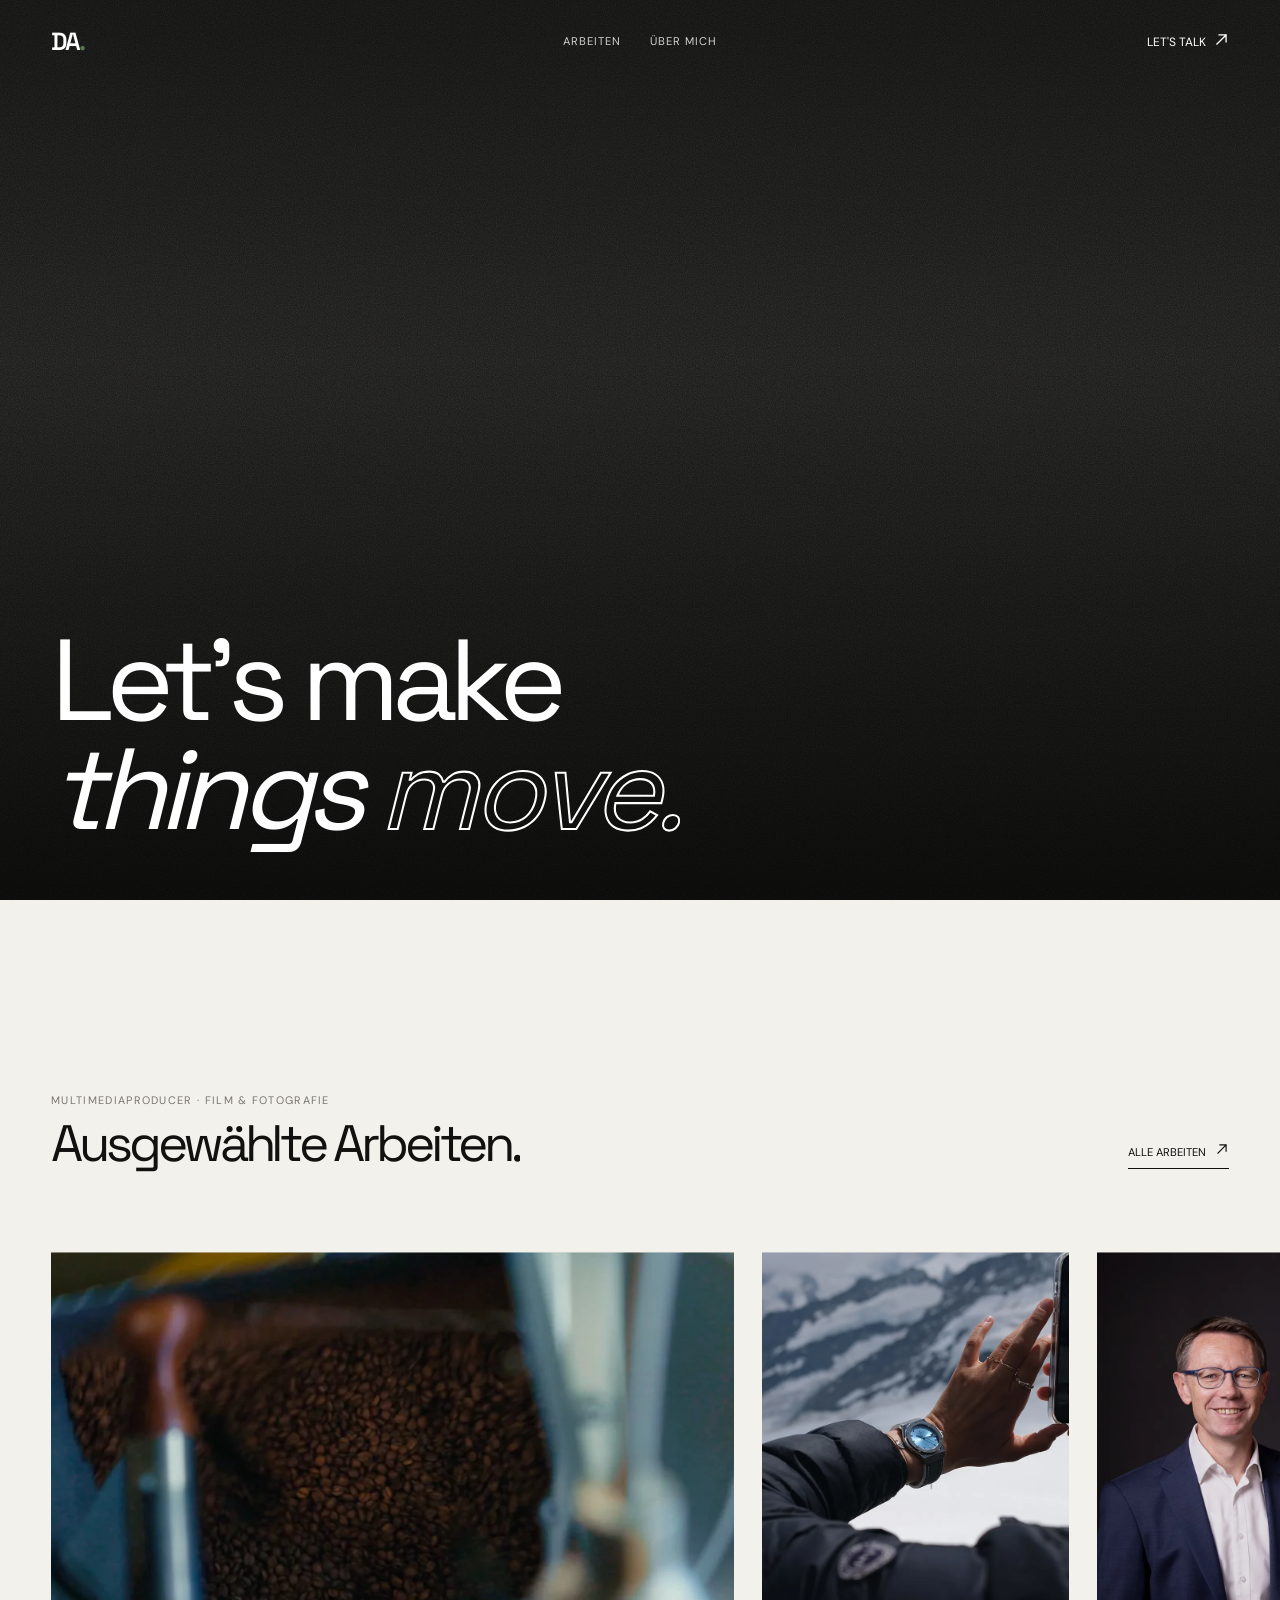
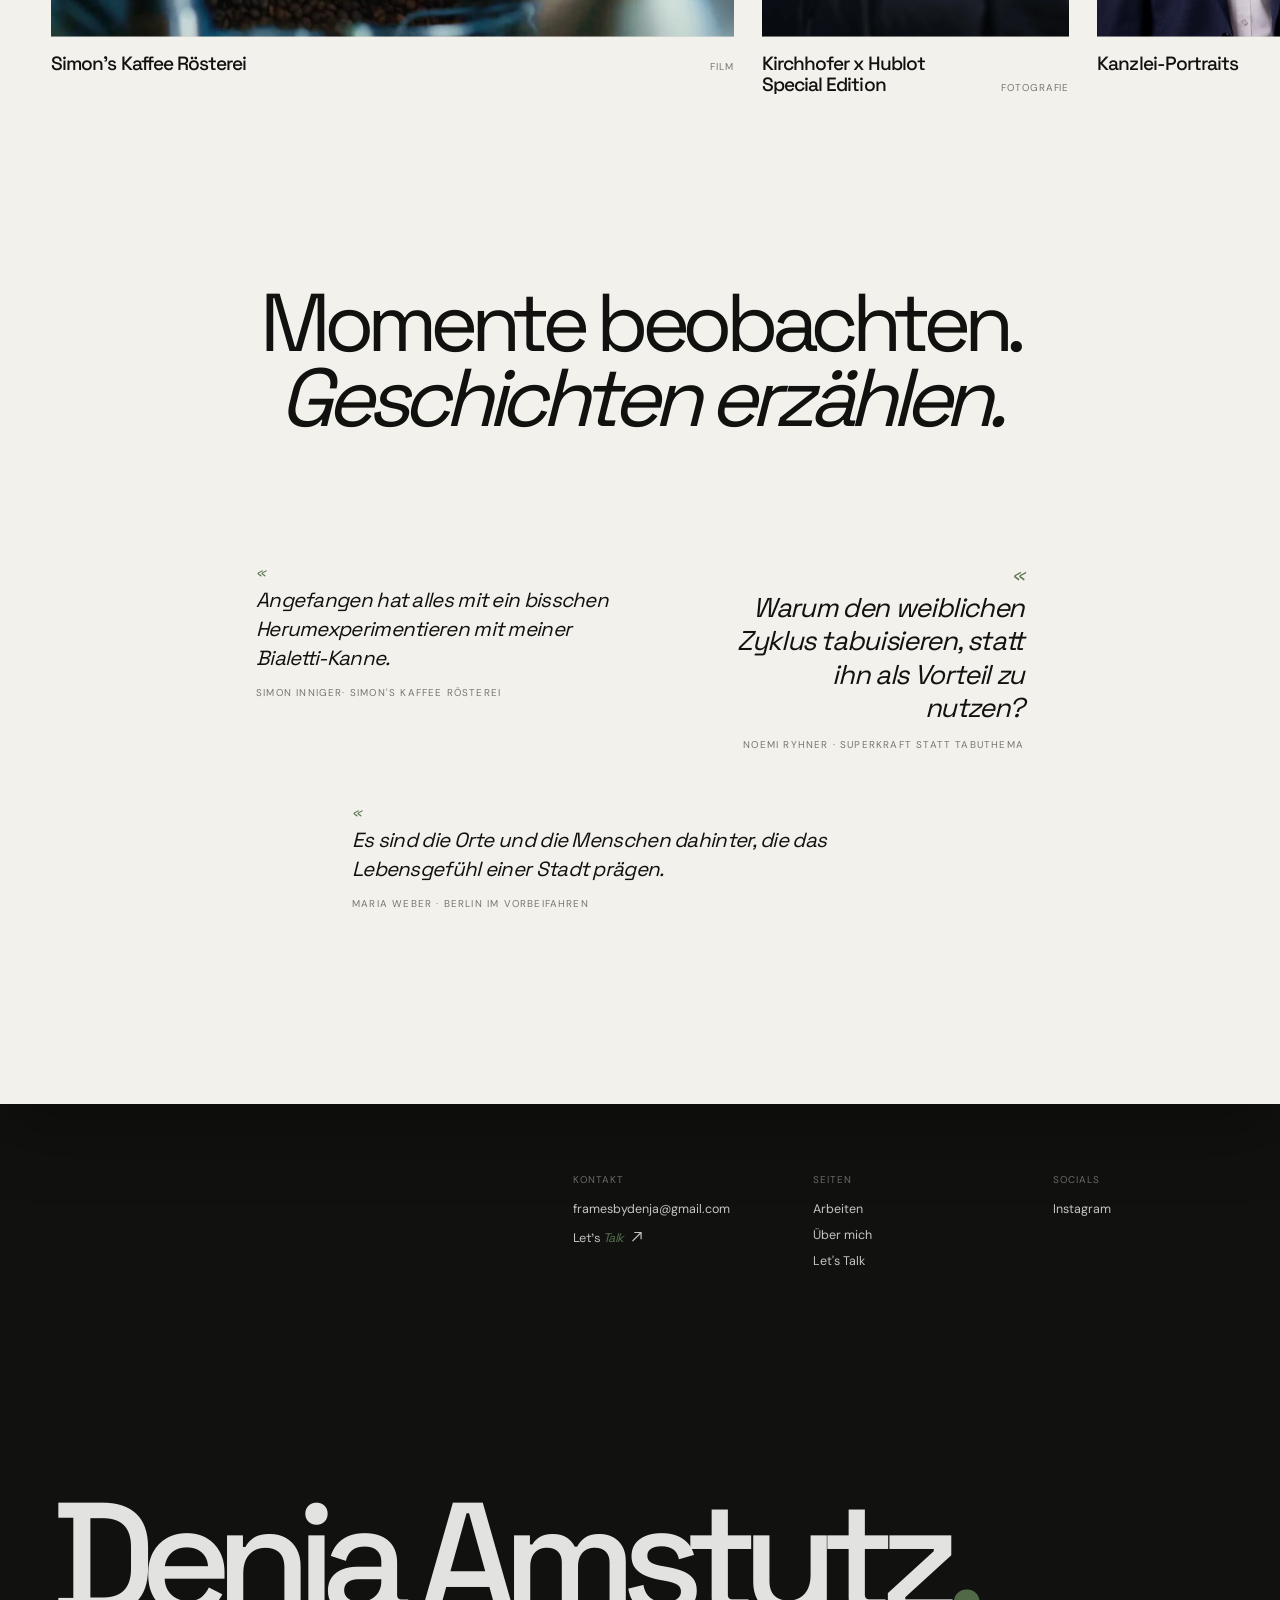
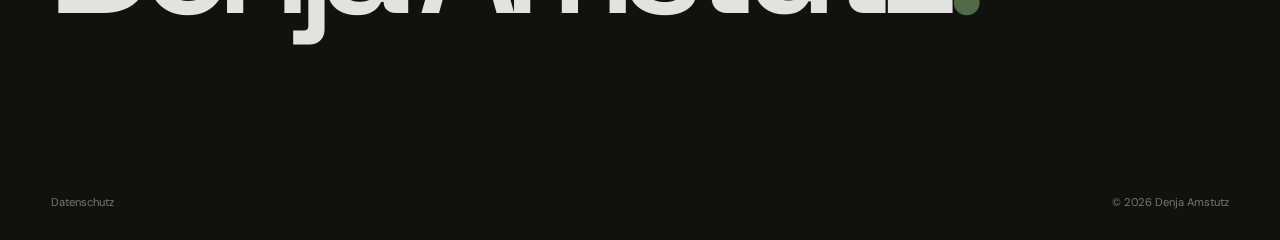
==== index.html @ 220b19f3 "Desktop-Startseite: Arbeiten als Karussell mit gleicher Höhe, Berlin als viertes Projekt Co-authored" ====
<!DOCTYPE html>
<html lang="de">
<head>
  <meta charset="UTF-8">
  <meta name="viewport" content="width=device-width, initial-scale=1.0">
  <meta name="description" content="Denja Amstutz ist Multimediaproducer. Portfolio mit Film, Fotografie und visuellem Erzählen.">
  <title>Denja Amstutz – Multimediaproducer | Film &amp; Fotografie</title>
  <link rel="preconnect" href="https://fonts.googleapis.com">
  <link rel="preconnect" href="https://fonts.gstatic.com" crossorigin>
  <link href="https://fonts.googleapis.com/css2?family=DM+Sans:wght@400;500;700&family=Space+Grotesk:ital,wght@0,400;0,500;0,600;1,400&display=swap" rel="stylesheet">
  <link rel="icon" href="assets/images/favicon.svg" type="image/svg+xml">
  <link rel="stylesheet" href="css/style.css">
  <script src="js/main.js" defer></script>
</head>
<body class="home-page" id="top">
  <header class="site-header site-header--overlay">
    <a class="wordmark" href="./" aria-label="Startseite">DA<span>.</span></a>
    <nav class="main-nav" aria-label="Hauptnavigation">
      <a class="nav-link" href="arbeiten/">Arbeiten</a>
      <a class="nav-link" href="ueber-mich/">Über mich</a>
    </nav>
    <a class="header-contact" href="kontakt/"><span class="header-contact__label">Let's Talk <span class="icon-arrow" aria-hidden="true"></span></span><span class="header-contact__script" aria-hidden="true"></span></a>
    <button class="menu-toggle" type="button" data-menu-toggle aria-expanded="false" aria-controls="mobile-menu" aria-label="Menü"><span class="menu-toggle__bars" aria-hidden="true"><i></i><i></i><i></i></span></button>
  </header>

  <div class="mobile-menu" id="mobile-menu" data-mobile-menu aria-hidden="true">
    <nav class="mobile-menu__nav" aria-label="Mobile Navigation">
      <a class="mobile-menu__link" href="arbeiten/">Arbeiten</a>
      <a class="mobile-menu__link" href="ueber-mich/">Über mich</a>
      <a class="mobile-menu__link" href="kontakt/">Let's Talk</a>
    </nav>
    <div class="mobile-menu__bar">
      <a class="text-link" href="mailto:framesbydenja@gmail.com">framesbydenja@gmail.com</a>
      <a class="text-link" href="https://www.instagram.com/framesbydenja/" target="_blank" rel="noreferrer">Instagram</a>
    </div>
  </div>

  <main>
    <section class="hero" aria-labelledby="hero-title">
      <div class="hero__stage">
        <video class="hero__video" autoplay muted loop playsinline preload="metadata">
          <source src="assets/videos/hero-2.mp4" type="video/mp4">
        </video>
        <div class="hero__veil"></div>
        <div class="hero__dim" aria-hidden="true"></div>
      </div>
      <div class="hero__content">
        <h1 id="hero-title" class="split-title"><span>Let's make</span><em>things <span class="hero__move">move.</span></em></h1>
      </div>
    </section>

    <section class="home-works section-pad" aria-labelledby="works-title">
      <div class="section-heading reveal">
        <div>
          <div class="section-label">Multimediaproducer · Film &amp; Fotografie</div>
          <h2 id="works-title">Ausgewählte Arbeiten.</h2>
        </div>
        <a class="text-link" href="arbeiten/">Alle Arbeiten <span class="icon-arrow" aria-hidden="true"></span></a>
      </div>
      <div class="home-works__grid">
        <a class="home-work reveal" href="arbeiten/">
          <div class="home-work__media"><video muted loop playsinline preload="metadata" src="assets/videos/simon-kaffee-hd.mp4"></video><img src="assets/images/Still_Simons_Kaffee_Cover.webp" alt="Geröstete Kaffeebohnen in Bewegung, Still aus dem Film Beim Kaffee mit Simon" loading="lazy"></div>
          <div class="home-work__meta"><h3>Simon's Kaffee Rösterei</h3><span>Film</span></div>
        </a>
        <a class="home-work reveal" href="arbeiten/">
          <div class="home-work__media"><img src="assets/images/Special_Edition_Hublot_4.webp" alt="Hublot Special Edition am Handgelenk vor den Bergen" loading="lazy"></div>
          <div class="home-work__meta"><h3>Kirchhofer x Hublot Special Edition</h3><span>Fotografie</span></div>
        </a>
        <a class="home-work reveal" href="arbeiten/">
          <div class="home-work__media"><img src="assets/images/Gruppenfoto_Kanzlei_final.webp" alt="Teambild der drei Anwältinnen und Anwälte einer Kanzlei" loading="lazy"></div>
          <div class="home-work__meta"><h3>Kanzlei-Portraits</h3><span>Fotografie</span></div>
        </a>
        <a class="home-work reveal" href="arbeiten/">
          <div class="home-work__media"><img src="assets/images/Still_Berlin_Cover.webp" alt="Hassan im Späti 47, Still aus dem Film Berlin im Vorbeifahren" loading="lazy"></div>
          <div class="home-work__meta"><h3>Berlin im Vorbeifahren</h3><span>Film</span></div>
        </a>
        <a class="home-work home-work--mobile reveal" href="arbeiten/">
          <div class="home-work__media"><img src="assets/images/Still_Bvlgari_Start-2048x1152.webp" alt="Golfplatz mit See und Pilatus, Still vom Bvlgari Event in Meggen" loading="lazy"></div>
          <div class="home-work__meta"><h3>Bvlgari Golf Turnier 2026</h3><span>Event-Recap</span></div>
        </a>
      </div>
    </section>

    <section class="home-voices section-pad" aria-labelledby="voices-title">
      <p class="statement__title split-title reveal" id="voices-title"><span>Momente beobachten.</span><em>Geschichten erzählen.</em></p>
      <div class="film-quotes reveal">
        <figure>
          <blockquote class="ink-letters">Angefangen hat alles mit ein bisschen Herumexperimentieren mit meiner Bialetti-Kanne.</blockquote>
          <figcaption>Simon Inniger· Simon's Kaffee Rösterei</figcaption>
        </figure>
        <figure>
          <blockquote class="ink-letters">Warum den weiblichen Zyklus tabuisieren, statt ihn als Vorteil zu nutzen?</blockquote>
          <figcaption>Noemi Ryhner · Superkraft statt Tabuthema</figcaption>
        </figure>
        <figure>
          <blockquote class="ink-letters">Es sind die Orte und die Menschen dahinter, die das Lebensgefühl einer Stadt prägen.</blockquote>
          <figcaption>Maria Weber · Berlin im Vorbeifahren</figcaption>
        </figure>
      </div>
    </section>

  </main>

  <footer class="page-footer page-footer--reveal">
    <div class="page-footer__stage section-pad">
      <div class="page-footer__meta">
        <div class="page-footer__col">
          <p class="page-footer__label">Kontakt</p>
          <a class="page-footer__mail" href="mailto:framesbydenja@gmail.com">framesbydenja@gmail.com <span>E-Mail</span></a>
          <a class="page-footer__cta" href="kontakt/"><span class="page-footer__cta-label">Let's <em>Talk</em> <span class="icon-arrow" aria-hidden="true"></span></span><span class="page-footer__cta-script" aria-hidden="true"></span></a>
          <a class="page-footer__ig" href="https://www.instagram.com/framesbydenja/" target="_blank" rel="noreferrer">@framesbydenja <span>Instagram</span></a>
        </div>
        <div class="page-footer__col page-footer__col--pages">
          <p class="page-footer__label">Seiten</p>
          <a href="arbeiten/">Arbeiten</a>
          <a href="ueber-mich/">Über mich</a>
          <a href="kontakt/">Let's Talk</a>
        </div>
        <div class="page-footer__col page-footer__col--socials">
          <p class="page-footer__label">Socials</p>
          <a href="https://www.instagram.com/framesbydenja/" target="_blank" rel="noreferrer">Instagram</a>
        </div>
      </div>
      <a class="page-footer__mark" href="ueber-mich/" aria-label="Über mich">Denja Amstutz<span>.</span></a>
      <div class="page-footer__bottom">
        <a class="page-footer__legal" href="datenschutz/">Datenschutz</a>
        <p class="page-footer__copy">© 2026 Denja Amstutz</p>
      </div>
    </div>
  </footer>
</body>
</html>
---- css/style.css ----
/* Portfolio stylesheet */

:root {
  --ink: #11110f;
  --paper: #f3f1ec;
  --page-pad: clamp(1rem, 4vw, 3.5rem);
  --muted: #77756e;
  --line: rgba(17, 17, 15, .16);
  --accent: #5c7650;
  --white: #fff;
  --block-gap: clamp(7rem, 15vw, 13rem);
  --sans: 'DM Sans', Helvetica, Arial, sans-serif;
  --display: 'Space Grotesk', Helvetica, Arial, sans-serif;
  --ease: cubic-bezier(.22, 1, .36, 1);
}

* { box-sizing: border-box; }
html { scroll-behavior: smooth; }
html,
body { overflow-x: clip; }
body { margin: 0; background: var(--paper); color: var(--ink); font-family: var(--sans); font-size: 15px; line-height: 1.5; }
body.is-lightbox-open,
body.is-reel-feed-open,
body.is-menu-open,
body.is-scroll-locked { overflow: hidden; }
body.is-scroll-locked {
  left: 0;
  position: fixed;
  right: 0;
  width: 100%;
}
img,
video { display: block; max-width: 100%; }
a { color: inherit; text-decoration: none; }
button { color: inherit; font: inherit; }
.sr-only { position: absolute; width: 1px; height: 1px; padding: 0; margin: -1px; overflow: hidden; clip: rect(0, 0, 0, 0); white-space: nowrap; border: 0; }

.section-pad { padding-left: var(--page-pad); padding-right: var(--page-pad); }
.site-header { align-items: center; display: grid; grid-template-columns: 1fr auto 1fr; height: 5.2rem; padding: 0 var(--page-pad); position: relative; z-index: 5; }
.site-header--overlay { color: var(--white); position: absolute; top: 0; width: 100%; }
.wordmark { font-family: var(--display); font-size: 1.55rem; font-weight: 600; justify-self: start; letter-spacing: -.08em; }
.wordmark span { color: var(--accent); }
.main-nav { display: flex; gap: 1.8rem; justify-self: center; }
.nav-link { color: rgba(17, 17, 15, .7); font-size: .7rem; letter-spacing: .09em; position: relative; text-transform: uppercase; }
.site-header--overlay .nav-link,
.site-header--overlay .header-contact { color: rgba(255,255,255,.8); }
.nav-link::after { background: currentColor; bottom: -.42rem; content: ''; height: 1px; left: 0; position: absolute; transform: scaleX(0); transform-origin: right; transition: transform .4s var(--ease); width: 100%; }
.nav-link:hover::after,
.nav-link.is-active::after { transform: scaleX(1); transform-origin: left; }
.nav-link.is-active,
.header-contact { color: var(--ink); }
.site-header--overlay .nav-link.is-active,
.site-header--overlay .header-contact { color: var(--white); }
.header-contact {
  align-items: center;
  display: inline-flex;
  justify-content: end;
  justify-self: end;
  min-height: 1.35rem;
  min-width: 7.5rem;
  position: relative;
  transition: color .3s var(--ease);
}
.header-spacer { display: block; justify-self: end; min-width: 7.5rem; }
.header-contact__label {
  font-size: .75rem;
  text-transform: uppercase;
  transition: opacity .35s var(--ease), transform .35s var(--ease);
}
.header-contact__label .icon-arrow {
  display: inline-block;
  transition: transform .3s var(--ease);
}
.header-contact__script,
.page-footer__cta-script {
  aspect-ratio: 2021 / 301;
  background: currentColor;
  mask: url("../assets/images/Lets_Talk_Handschrift_LochbeiA.svg") center / contain no-repeat;
  -webkit-mask: url("../assets/images/Lets_Talk_Handschrift_LochbeiA.svg") center / contain no-repeat;
  opacity: 0;
  pointer-events: none;
  position: absolute;
  transition: opacity .35s var(--ease);
  width: auto;
}
.header-contact__script {
  height: 1.35rem;
  right: 0;
  top: 50%;
  transform: translateY(-42%);
}
.header-contact:hover .header-contact__label { opacity: 0; }
.header-contact:hover .header-contact__label .icon-arrow { transform: translate(3px, -3px); }
.header-contact:hover .header-contact__script { opacity: 1; }
.header-contact:hover { color: var(--accent); }
.site-header--overlay .header-contact:hover { color: var(--accent); }
.text-link span { display: inline-block; transition: transform .3s var(--ease); }
.text-link:hover span { transform: translate(3px, -3px); }
.icon-arrow {
  --icon-arrow: url("data:image/svg+xml,%3Csvg xmlns='http://www.w3.org/2000/svg' viewBox='0 0 12 12' fill='none'%3E%3Cpath d='M2.5 9.5L9.5 2.5M4.2 2.5H9.5V7.8' stroke='%23000' stroke-width='1' stroke-linecap='square' stroke-linejoin='miter'/%3E%3C/svg%3E");
  background: currentColor;
  display: inline-block;
  flex: 0 0 auto;
  height: .9rem;
  margin-left: .32rem;
  mask: var(--icon-arrow) center / contain no-repeat;
  -webkit-mask: var(--icon-arrow) center / contain no-repeat;
  vertical-align: -.05rem;
  width: .9rem;
}

.hero { --hero-progress: 0; background: #1b1b18; color: var(--white); height: 100svh; min-height: 42rem; overflow: hidden; position: relative; }
.hero__stage { clip-path: inset(48% 0 48% 0); inset: 0; overflow: hidden; position: absolute; transition: clip-path 1.35s var(--ease); }
.hero.is-open .hero__stage { clip-path: inset(0); }
.hero__video { height: 100%; left: 0; object-fit: cover; opacity: .78; position: absolute; top: 0; transform: scale(calc(1 + var(--hero-progress) * .12)); width: 100%; will-change: transform; }
.hero__veil { background: linear-gradient(180deg, rgba(0,0,0,.42), rgba(0,0,0,.12) 40%, rgba(0,0,0,.7)); inset: 0; position: absolute; }
.hero__dim { background: #000; inset: 0; opacity: calc(var(--hero-progress) * .52); pointer-events: none; position: absolute; }
.hero__content { bottom: 0; left: 0; max-width: min(72rem, 100%); padding: 0 var(--page-pad) clamp(2.4rem, 5.5vw, 3.4rem); position: absolute; text-align: left; z-index: 2; }
.eyebrow,
.section-label { font-size: .68rem; letter-spacing: .12em; text-transform: uppercase; }
.eyebrow { color: var(--accent); margin-bottom: 1.15rem; }
h1,
h2,
h3,
p { margin-top: 0; }
.hero h1 { font-family: var(--display); font-size: clamp(3.4rem, 9vw, 8.6rem); font-weight: 400; letter-spacing: -.075em; line-height: .93; margin-bottom: 0; }
em { font-style: italic; }
.hero h1 em { color: #fff; }
.hero__move { -webkit-text-fill-color: transparent; -webkit-text-stroke: clamp(1.5px, .018em, 3px) #fff; color: transparent; letter-spacing: -.04em; }
.page-title em { color: inherit; }

.home-page { --footer-reveal: min(82svh, 46rem); background: var(--ink); }
.home-page main {
  background: var(--paper);
  box-shadow: 0 28px 64px rgba(0, 0, 0, .28);
  position: relative;
  z-index: 2;
}
.arbeiten-page main {
  background: var(--paper);
  padding-bottom: clamp(3.5rem, 8vw, 6rem);
  position: relative;
  z-index: 2;
}
.arbeiten-page main::after {
  box-shadow: 0 36px 56px rgba(0, 0, 0, .3);
  content: '';
  height: 0;
  left: 0;
  pointer-events: none;
  position: absolute;
  right: 0;
  bottom: 0;
}
.arbeiten-page {--footer-reveal: min(82svh, 46rem); --paper: #efece6; background: var(--paper); --page-pad: clamp(1.25rem, 5vw, 4.5rem); --muted: #6f6c64; --line: rgba(17, 17, 15, .16);}
.about {
  align-items: start;
  display: grid;
  gap: clamp(2rem, 5vw, 4.5rem);
  grid-template-columns: minmax(16rem, 26rem) minmax(0, 1fr);
  margin-inline: auto;
  max-width: 74rem;
  padding-bottom: var(--block-gap);
  padding-top: clamp(3.5rem, 7vw, 6rem);
}
.about .section-heading { margin-bottom: 0; }
.section-label { color: var(--muted); }
.about__text { max-width: 38rem; }
.about__copy { color: var(--muted); line-height: 1.65; margin: 1.75rem 0 0; }
.about__portrait { aspect-ratio: 3 / 4; background: #d8d4cc; margin: 0; overflow: hidden; position: sticky; top: 2rem; }
.about__portrait img { height: 100%; object-fit: cover; object-position: 48% 50%; width: 100%; }
.about .text-link { margin-top: 1.15rem; }
.home-voices { --quote-space: clamp(5.5rem, 10vw, 9rem); }
.statement__title { font-family: var(--display); font-size: clamp(2.6rem, 6.4vw, 6.2rem); font-weight: 400; letter-spacing: -.09em; line-height: .9; margin: 0; text-align: center; }
.statement__title em { color: inherit; font-style: italic; }
.film-quotes { display: grid; grid-template-columns: repeat(8, 1fr); margin-inline: auto; margin-top: var(--quote-space); max-width: 48rem; width: 100%; }
.film-quotes figure { margin: 0; }
.film-quotes figure:nth-child(1) { grid-column: 1 / span 4; padding-right: 1.25rem; }
.film-quotes figure:nth-child(2) { grid-column: 5 / -1; text-align: right; }
.film-quotes figure:nth-child(3) { grid-column: 2 / span 5; margin-top: clamp(2rem, 4.5vw, 3.25rem); }
.film-quotes blockquote { color: var(--ink); font-family: var(--display); font-size: clamp(1.05rem, 1.8vw, 1.28rem); font-style: italic; font-weight: 400; letter-spacing: -.035em; line-height: 1.4; margin: 0; }
.film-quotes blockquote::before { color: var(--accent); content: '«'; display: block; font-size: .72em; line-height: 1; margin-bottom: .45rem; }
.film-quotes figure:nth-child(2) blockquote { font-size: clamp(1.22rem, 2.2vw, 1.7rem); letter-spacing: -.05em; line-height: 1.22; margin-left: auto; max-width: 18rem; }
.film-quotes figcaption {color: var(--muted); font-size: .62rem; letter-spacing: .12em; margin-top: .85rem; text-transform: uppercase; opacity: 0; transition: opacity .6s ease;}
.text-link { border-bottom: 1px solid var(--ink); display: inline-block; font-size: .7rem; margin-top: 1rem; padding-bottom: .5rem; text-transform: uppercase; }

.home-works .section-heading { margin-bottom: clamp(2.75rem, 4.5vw, 4rem); }
.home-works .section-heading .text-link { margin-top: 0; }
.home-works__grid { display: grid; gap: clamp(2rem, 4vw, 3.5rem) clamp(1.25rem, 2.2vw, 2rem); grid-template-columns: repeat(3, minmax(0, 1fr)); }
.home-work { color: inherit; display: block; }
.home-work--mobile { display: none; }
.home-work__media { aspect-ratio: 16 / 9; background: #d8d4cc; overflow: hidden; position: relative; }
.home-work__media video { height: 100%; inset: 0; object-fit: cover; position: absolute; width: 100%; }
.home-work__media img { height: 100%; object-fit: cover; position: relative; transition: filter 1.35s var(--ease), opacity .45s var(--ease), transform 1.35s var(--ease); width: 100%; z-index: 1; }
.home-work:hover .home-work__media img { filter: brightness(.84) saturate(1.04); transform: scale(1.035); }
@media (hover: hover) and (pointer: fine) {
  .home-work:has(video):hover .home-work__media img { filter: none; opacity: 0; transform: none; }}
.home-work__meta { align-items: end; display: flex; justify-content: space-between; gap: 1rem; padding-top: 1.1rem; }
.home-work__meta h3 { font-family: var(--display); font-size: clamp(1rem, 1.5vw, 1.2rem); font-weight: 500; letter-spacing: -.05em; line-height: 1.08; margin: 0; }
.home-work__meta span { color: var(--muted); font-size: .62rem; letter-spacing: .09em; text-transform: uppercase; }
.section-heading { align-items: end; display: flex; justify-content: space-between; margin-bottom: 2rem; }
.section-heading h2 { font-family: var(--display); font-size: clamp(2.1rem, 4vw, 4rem); font-weight: 400; letter-spacing: -.08em; line-height: .95; margin: .7rem 0 0; }
.home-page .page-footer { margin-top: 0; }

.menu-toggle {
  background: none;
  border: 0;
  color: inherit;
  cursor: pointer;
  display: none;
  font-family: var(--display);
  font-size: .72rem;
  font-weight: 500;
  justify-self: end;
  letter-spacing: .08em;
  padding: .35rem 0;
  position: relative;
  text-transform: uppercase;
  z-index: 30;
}
.menu-toggle em {
  color: var(--accent);
  font-style: normal;
  margin-left: .2rem;
}
.menu-toggle__bars { display: grid; gap: .34rem; width: 1.6rem; }
.menu-toggle__bars i { background: currentColor; display: block; height: 1.5px; transition: opacity .25s var(--ease), transform .4s var(--ease); }
body.is-menu-open .menu-toggle__bars i:nth-child(1) { transform: translateY(.43rem) rotate(45deg); }
body.is-menu-open .menu-toggle__bars i:nth-child(2) { opacity: 0; }
body.is-menu-open .menu-toggle__bars i:nth-child(3) { transform: translateY(-.43rem) rotate(-45deg); }
body.is-menu-open .site-header {
  left: 0;
  position: fixed;
  right: 0;
  top: 0;
  width: 100%;
  z-index: 40;
}
.mobile-menu {
  background: var(--paper);
  clip-path: inset(0 0 100% 0);
  color: var(--ink);
  display: flex;
  flex-direction: column;
  inset: 0;
  justify-content: space-between;
  opacity: 0;
  overflow-x: hidden;
  overflow-y: auto;
  -webkit-overflow-scrolling: touch;
  overscroll-behavior: contain;
  padding: 5.5rem var(--page-pad) 1.75rem;
  pointer-events: none;
  position: fixed;
  transition: clip-path .85s var(--ease), opacity .35s ease;
  z-index: 35;
}
.mobile-menu.is-open {
  clip-path: inset(0 0 0 0);
  opacity: 1;
  pointer-events: auto;
}
.mobile-menu__nav {
  align-items: center;
  display: flex;
  flex: 1;
  flex-direction: column;
  gap: clamp(1.1rem, 4vw, 1.6rem);
  justify-content: center;
  text-align: center;
}
.mobile-menu__link {
  font-family: var(--display);
  font-size: clamp(1.85rem, 9vw, 2.6rem);
  font-weight: 500;
  letter-spacing: -.06em;
  opacity: 0;
  text-transform: uppercase;
  transform: translateY(1.1rem);
  transition: opacity .55s var(--ease), transform .55s var(--ease), color .3s var(--ease);
}
.mobile-menu.is-open .mobile-menu__link {
  opacity: 1;
  transform: none;
}
.mobile-menu.is-open .mobile-menu__link:nth-child(1) { transition-delay: .18s; }
.mobile-menu.is-open .mobile-menu__link:nth-child(2) { transition-delay: .28s; }
.mobile-menu.is-open .mobile-menu__link:nth-child(3) { transition-delay: .36s; }
.mobile-menu__link:hover { color: var(--accent); }
.mobile-menu__bar {
  display: flex;
  flex-wrap: wrap;
  gap: 1.1rem 1.6rem;
  opacity: 0;
  transform: translateY(.75rem);
  transition: opacity .5s var(--ease) .35s, transform .5s var(--ease) .35s;
}
.mobile-menu.is-open .mobile-menu__bar {
  opacity: 1;
  transform: none;
}
.mobile-menu__bar .text-link {
  margin-top: 0;
  overflow-wrap: anywhere;
}

html:has(.arbeiten-page) { background: #efece6; }

html:has(.contact-page) { background: #efece6; }
.contact-page {
  --page-pad: clamp(1.25rem, 5vw, 4.5rem);
  --paper: #efece6;
  --muted: #6f6c64;
  --line: rgba(17, 17, 15, .16);
  display: flex;
  flex-direction: column;
  min-height: 100svh;
}
.contact-page main { display: flex; flex: 1 0 auto; flex-direction: column; }
.contact-page .site-header { border-bottom: 1px solid var(--line); }
.contact-page .nav-link { color: rgba(17, 17, 15, .58); }
.contact-page .nav-link.is-active { color: var(--ink); }
.contact-page .page-title { margin-top: 0; font-size: clamp(3.4rem, 8.4vw, 8.2rem); }
.contact-page .page-footer { margin-top: auto; }
.page-footer { background: var(--ink); color: var(--white); margin-top: clamp(3.5rem, 8vw, 7rem); padding-bottom: clamp(1.4rem, 3.5vw, 2.4rem); padding-top: clamp(2.2rem, 5vw, 3.4rem); }

.page-footer--reveal {
  background: transparent;
  height: var(--footer-reveal);
  margin-top: 0;
  padding: 0;
  position: relative;
  z-index: 1;
}
.page-footer__stage {
  background: var(--ink);
  color: var(--white);
  display: flex;
  flex-direction: column;
  height: 100%;
  justify-content: space-between;
  padding-bottom: clamp(1.4rem, 3.5vw, 2.4rem);
  padding-top: clamp(2.2rem, 5vw, 3.4rem);
}
.page-footer--reveal .page-footer__stage {
  height: var(--footer-reveal);
  position: sticky;
  top: calc(100svh - var(--footer-reveal));
}
.page-footer--reveal .page-footer__meta {
  opacity: .92;
  transform: translateY(.85rem);
  transition: opacity .9s var(--ease), transform .9s var(--ease);
}
.page-footer--reveal .page-footer__mark {
  opacity: .88;
  transform: translateY(1.25rem) scale(.985);
  transform-origin: left bottom;
  transition: opacity 1.05s var(--ease) .08s, transform 1.05s var(--ease) .08s;
}
.page-footer--reveal .page-footer__bottom {
  opacity: .9;
  transform: translateY(.55rem);
  transition: opacity .85s var(--ease) .16s, transform .85s var(--ease) .16s;
}
.page-footer--reveal.is-revealed .page-footer__meta,
.page-footer--reveal.is-revealed .page-footer__mark,
.page-footer--reveal.is-revealed .page-footer__bottom {
  opacity: 1;
  transform: none;
}
.page-footer__meta {
  align-items: start;
  display: grid;
  gap: 1.5rem 2rem;
  column-gap: clamp(2rem, 5vw, 5rem);
  grid-template-columns: repeat(3, minmax(0, 11rem));
  justify-content: end;
}
.page-footer__col {
  display: flex;
  flex-direction: column;
  gap: .45rem;
}
.page-footer__label {
  color: rgba(255,255,255,.42);
  font-size: .62rem;
  letter-spacing: .1em;
  margin: 0 0 .35rem;
  text-transform: uppercase;
}
.page-footer__col a {
  color: rgba(255,255,255,.82);
  font-size: .78rem;
  transition: color .3s var(--ease);
  width: fit-content;
}
.page-footer__col a:hover { color: var(--accent); }
/* Instagram-Handle: nur in der mobilen Ansicht sichtbar */
.page-footer__ig { display: none; align-items: baseline; gap: .6rem; }
.page-footer__ig span { color: rgba(255,255,255,.42); font-size: .62rem; letter-spacing: .1em; text-transform: uppercase; }
.page-footer__cta {
  align-items: center;
  color: var(--white);
  display: inline-flex;
  font-family: var(--display);
  font-size: 1rem;
  justify-content: start;
  letter-spacing: -.04em;
  min-height: 1.6rem;
  min-width: 7.5rem;
  position: relative;
  transition: color .3s var(--ease);
}
.page-footer__cta-label {
  transition: opacity .35s var(--ease);
}
.page-footer__cta-label em { color: var(--accent); }
.page-footer__cta-label .icon-arrow {
  display: inline-block;
  font-size: .9rem;
  margin-left: .2rem;
  transition: transform .3s var(--ease);
}
.page-footer__cta-script {
  height: 1.55rem;
  left: 0;
  top: 50%;
  transform: translateY(-42%);
}
.page-footer__cta:hover { color: var(--accent); }
.page-footer__cta:hover .page-footer__cta-label { opacity: 0; }
.page-footer__cta:hover .page-footer__cta-label em { color: inherit; }
.page-footer__cta:hover .page-footer__cta-label .icon-arrow { transform: translate(3px, -3px); }
.page-footer__cta:hover .page-footer__cta-script { opacity: 1; }
.page-footer__mark {
  color: var(--white);
  display: block;
  font-family: var(--display);
  font-size: clamp(2.6rem, 12.5vw, 11.5rem);
  font-weight: 500;
  letter-spacing: -.1em;
  line-height: .82;
  margin: clamp(2.8rem, 7vw, 5.5rem) 0 clamp(1.4rem, 3vw, 2.2rem);
  pointer-events: none;
}
a.page-footer__mark { pointer-events: auto; }
.page-footer__mark span { color: var(--accent); }
a.page-footer__mark:hover { color: var(--accent); }
a.page-footer__mark:hover span { color: inherit; }
.page-footer__bottom {
  align-items: center;
  display: flex;
  justify-content: space-between;
  padding-top: 1.1rem;
}
.page-footer__copy { color: rgba(255,255,255,.48); font-size: .7rem; margin: 0; text-align: right; }

.error-page {
  --page-pad: clamp(1.25rem, 5vw, 4.5rem);
  --paper: #efece6;
  --muted: #6f6c64;
  --line: rgba(17, 17, 15, .1);
  display: flex;
  flex-direction: column;
  height: 100svh;
  min-height: 100svh;
}
.error-page .site-header { border-bottom: 1px solid var(--line); }
.error-page .nav-link { color: rgba(17, 17, 15, .58); }
.error-page .header-contact { color: var(--ink); }
.error-page main {
  display: flex;
  flex: 1 1 auto;
  flex-direction: column;
  min-height: 0;
  padding-bottom: var(--page-pad);
  padding-top: 1.15rem;
}
.error-panel {
  background: var(--ink);
  clip-path: inset(48% 0 48% 0);
  color: var(--white);
  display: flex;
  flex: 1 1 auto;
  flex-direction: column;
  justify-content: flex-start;
  min-height: 0;
  padding: clamp(1.6rem, 4vw, 2.6rem);
  position: relative;
  transition: clip-path 1.35s var(--ease);
}
.error-panel.is-open { clip-path: inset(0); }
.error-title {
  font-family: var(--display);
  font-size: clamp(3.2rem, 10vw, 8.2rem);
  font-weight: 400;
  letter-spacing: -.09em;
  line-height: .88;
  margin: clamp(1.5rem, 6vh, 4rem) 0 0;
}
.error-title em { color: var(--accent); }
.error-panel__bar { align-items: end; display: flex; gap: 2rem; justify-content: space-between; margin-top: auto; }
.error-page .text-link { border-bottom-color: rgba(255,255,255,.45); color: var(--white); margin-top: 0; }
.error-page .text-link:hover { border-bottom-color: var(--accent); color: var(--accent); }

.moka {
  bottom: 4.85rem;
  color: var(--white);
  left: 50%;
  position: absolute;
  text-align: center;
  transform: translateX(-50%);
  width: 8.5rem;
}
.moka__kicker { color: var(--accent); font-size: .62rem; letter-spacing: .14em; margin: 0 0 .65rem; text-transform: uppercase; }
.moka__svg { display: block; height: 9.75rem; margin-inline: auto; width: auto; }
.moka__line,
.moka__stove ellipse,
.moka__knob { fill: none; stroke: rgba(255,255,255,.82); stroke-linejoin: round; stroke-width: 1.4; }
.moka__coffee {
  fill: var(--accent);
  transform: translateY(calc((1 - var(--moka-level, 0)) * 44px));
  transition: transform .12s linear;
}
.moka__steam,
.moka__spill,
.moka__flame { opacity: 0; transition: opacity .4s var(--ease); }
.moka__wisp {stroke: rgba(255,255,255,.55); stroke-linecap: round; stroke-width: 1.2; animation: moka-wisp 1.15s var(--ease) infinite;}
.moka__spill { fill: var(--accent); stroke: var(--accent); stroke-width: 1.2; }
.moka__flame { fill: var(--accent); stroke: none; }
.moka[data-state="heat"] .moka__flame,
.moka[data-state="rise"] .moka__flame,
.moka[data-state="window"] .moka__flame {opacity: .9; animation: moka-flame .7s var(--ease) infinite alternate;}
.moka[data-state="rise"] .moka__steam,
.moka[data-state="window"] .moka__steam,
.moka[data-state="overflow"] .moka__steam,
.moka[data-state="late"] .moka__steam { opacity: 1; }
.moka[data-state="overflow"] .moka__spill,
.moka[data-state="late"] .moka__spill { opacity: 1; }
.moka[data-state="window"] .moka__stove ellipse { stroke: var(--accent); }
.moka[data-state="window"] .moka__knob { stroke: var(--accent); }
.moka[data-state="good"] .moka__coffee { fill: var(--accent); }

.moka__wisp--b { animation-delay: .18s; }
.moka__wisp--c { animation-delay: .36s; }

@keyframes moka-wisp {
  0% { opacity: .15; transform: translateY(6px); }
  100% { opacity: .7; transform: translateY(-8px); }
}
@keyframes moka-flame {
  from { transform: translateY(1px) scaleY(.92); }
  to { transform: translateY(-1px) scaleY(1.08); }
}
.moka__status { color: rgba(255,255,255,.58); font-size: .78rem; line-height: 1.45; margin: .85rem 0 0; min-height: 2.5em; }
.moka[data-state="window"] .moka__status,
.moka[data-state="good"] .moka__status { color: var(--accent); }
.moka__btn {
  background: none;
  border: 0;
  border-bottom: 1px solid rgba(255,255,255,.45);
  color: var(--white);
  cursor: pointer;
  font-size: .7rem;
  letter-spacing: .1em;
  margin-top: .35rem;
  padding: 0 0 .45rem;
  text-transform: uppercase;
}
.moka__btn:hover { border-bottom-color: var(--accent); color: var(--accent); }

.arbeiten-page .site-header {
  background: transparent;
  border-bottom: 1px solid var(--line);
  position: relative;
  z-index: 2;
}
.arbeiten-page .nav-link { color: rgba(17, 17, 15, .58); }
.arbeiten-page .nav-link.is-active,
.arbeiten-page .header-contact { color: var(--ink); }
.arbeiten-intro { padding-bottom: clamp(3.5rem, 6.5vw, 5.5rem); padding-top: clamp(4.75rem, 8.5vw, 7.5rem); }
.arbeiten-intro__copy { color: var(--muted); line-height: 1.65; margin: 2.4rem 0 0 auto; max-width: 22rem; }
.page-title { font-family: var(--display); font-size: clamp(2.8rem, 7vw, 7.4rem); font-weight: 400; letter-spacing: -.09em; line-height: .87; margin: 4rem 0 0; }
.filter-bar { border-bottom: 1px solid var(--line); border-top: 1px solid var(--line); display: flex; gap: 1.85rem; margin-bottom: clamp(3.75rem, 7.5vw, 6.5rem); overflow-x: auto; padding: 1.35rem 0; scrollbar-width: none; }
.filter-bar::-webkit-scrollbar { display: none; }
.filter-button { background: none; border: 0; cursor: pointer; flex: 0 0 auto; font-size: .68rem; letter-spacing: .1em; padding: 0; text-transform: uppercase; }
.filter-button span { color: var(--muted); margin-left: .3rem; }
.filter-button::after { background: var(--ink); content: ''; display: block; height: 1px; margin-top: .42rem; transform: scaleX(0); transition: transform .3s var(--ease); }
.filter-button:hover::after,
.filter-button.is-active::after { transform: scaleX(1); }
.projects { padding-bottom: clamp(6rem, 10vw, 9.5rem); }
.project-grid { align-items: start; display: grid; gap: clamp(4.75rem, 8.5vw, 8rem) clamp(1.75rem, 3.4vw, 3rem); grid-auto-flow: dense; grid-template-columns: repeat(12, 1fr); }
.project-card { transition: opacity .3s var(--ease), transform .3s var(--ease); }
.project-card.is-filtering { opacity: 0; transform: translateY(1rem); }
.project-card.is-hidden { display: none; }
.project-card--wide { grid-column: span 6; }
@media (min-width: 701px) {
  .project-card--new-row { grid-column: 1 / span 6; }}
.project-card:nth-child(even) { margin-top: clamp(2rem, 3.8vw, 3.5rem); }
.project-grid:not(.is-filtered) .project-card--lift { grid-row: span 2; }
.project-grid:not(.is-filtered) .project-card--new-row { margin-top: clamp(-5.5rem, -8vw, -3rem); }
.project-grid.is-filtered .project-card,
.project-grid.is-filtered .project-card:nth-child(even) {
  grid-column: span 6;
  margin-top: 0;
}
.project-card__media { background: #d8d4cc; display: block; overflow: hidden; position: relative; }
.project-card__media video { height: 100%; inset: 0; object-fit: cover; opacity: 0; position: absolute; transition: opacity .55s var(--ease); width: 100%; }
.project-card__media:hover video { opacity: 1; }
.project-card--wide .project-card__media { aspect-ratio: 16 / 9; }
.project-card[data-category~="photography"] { grid-column: span 4; }
.project-card[data-category~="photography"] .project-card__media { aspect-ratio: 4 / 5; }
.project-card--landscape[data-category~="photography"] { grid-column: 6 / span 6; }
.project-card--landscape[data-category~="photography"] .project-card__media { aspect-ratio: 3 / 2; }
.project-card[data-category~="reels"] { grid-column: span 4; }
.project-card[data-category~="reels"] .project-card__media { aspect-ratio: 9 / 16; }
.project-grid.is-filtered .project-card[data-category~="photography"],
.project-grid.is-filtered .project-card[data-category~="photography"]:nth-child(even) { grid-column: span 4; }
.project-grid.is-filtered .project-card[data-category~="reels"],
.project-grid.is-filtered .project-card[data-category~="reels"]:nth-child(even) { grid-column: span 4; }
.project-grid.is-filtered .project-card[data-category~="reels"] .project-card__media { aspect-ratio: 9 / 16; }
.project-grid[data-filter="social"] .project-card--social-tall { grid-row: span 2; }
.split-title > span,
.split-title > em { display: block; }
.project-card__media img { height: 100%; object-fit: cover; transition: transform 1.35s var(--ease), filter 1.35s var(--ease); width: 100%; }
.project-card__media img.is-focal-mid { object-position: 50% 42%; }
.project-card__overlay { align-items: end; background: rgba(0,0,0,.28); color: var(--white); display: flex; inset: 0; opacity: 0; padding: 1.25rem; position: absolute; transition: opacity .7s var(--ease); }
.project-card__overlay span { align-items: center; display: inline-flex; font-size: .7rem; text-transform: uppercase; transform: translateY(1rem); transition: transform .7s var(--ease); }
.project-card__overlay .icon-arrow { color: var(--white); height: .7rem; width: .7rem; }
.project-card__media:hover img { filter: brightness(.84) saturate(1.04); transform: scale(1.035); }
.project-card__media:hover .project-card__overlay { opacity: 1; }
.project-card__media:hover .project-card__overlay span { transform: translateY(0); }
.project-card__meta { align-items: end; display: flex; justify-content: space-between; gap: 1rem; padding-top: 1.25rem; }
.project-card__meta h3 { font-family: var(--display); font-size: clamp(1rem, 1.5vw, 1.2rem); font-weight: 500; letter-spacing: -.05em; line-height: 1.08; margin: 0; }
.project-card__meta span { color: var(--muted); font-size: .62rem; letter-spacing: .09em; text-transform: uppercase; }
.project-card__description {
  border: 0;
  clip: rect(0, 0, 0, 0);
  height: 1px;
  margin: -1px;
  overflow: hidden;
  padding: 0;
  position: absolute;
  width: 1px;
  white-space: nowrap;
}

.reel-feed { align-items: center; color: var(--ink); display: flex; inset: 0; justify-content: center; opacity: 0; padding: 1.5rem; pointer-events: none; position: fixed; transition: opacity .85s var(--ease); z-index: 24; }
.reel-feed.is-open { opacity: 1; pointer-events: auto; }
.reel-feed__backdrop { -webkit-backdrop-filter: blur(22px); backdrop-filter: blur(22px); background: rgba(239, 236, 230, .94); inset: 0; position: absolute; }
.reel-feed__panel { background: var(--white); border: 1px solid rgba(17, 17, 15, .08); box-shadow: 0 1.5rem 4rem rgba(17, 17, 15, .08); clip-path: inset(48% 12% 48% 12%); max-height: calc(100vh - 3rem); overflow: auto; overscroll-behavior: contain; padding: 0 1.25rem 1.5rem; position: relative; transition: clip-path 1.05s var(--ease); width: min(100%, 48rem); z-index: 1; }
.reel-feed.is-open .reel-feed__panel { clip-path: inset(0); }
.reel-feed__bar { margin: 0 0 1.25rem; padding-right: 2.75rem; padding-top: 2.4rem; }
.reel-feed__eyebrow { color: var(--muted); font-size: .58rem; letter-spacing: .14em; margin: 0 0 .2rem; text-transform: uppercase; }
.reel-feed__bar h2 { font-family: var(--display); font-size: 1.45rem; font-weight: 400; letter-spacing: -.06em; margin: 0; }
.reel-feed__close { align-items: center; background: var(--white); border: 0; color: var(--ink); cursor: pointer; display: flex; font-size: 1.7rem; height: 2.5rem; justify-content: center; line-height: 1; margin: .55rem 0 -2.6rem auto; opacity: 0; position: sticky; top: .55rem; transition: opacity .5s var(--ease) .55s; width: 2.5rem; z-index: 3; }
.reel-feed.is-open .reel-feed__close { opacity: 1; }
.reel-feed.is-open .reel-feed__close:hover { opacity: .4; }
.reel-feed__grid { display: grid; gap: 2px; grid-template-columns: repeat(3, minmax(0, 1fr)); }
.reel-card { background: #eceae4; border: 0; border-radius: 0; cursor: pointer; display: block; isolation: isolate; overflow: hidden; padding: 0; position: relative; width: 100%; }
.reel-card__media { aspect-ratio: 9 / 16; background: #eceae4; overflow: hidden; position: relative; }
.reel-card__media img,
.reel-card__media video { height: 100%; object-fit: cover; object-position: center; width: 100%; }
.reel-card__media video { left: 0; opacity: 0; position: absolute; top: 0; transition: opacity .45s var(--ease); }
.reel-card__shade,
.reel-card__handle,
.reel-card__meta { opacity: 0; transition: opacity .45s var(--ease); }
.reel-card.is-playing .reel-card__shade,
.reel-card.is-playing .reel-card__handle,
.reel-card.is-playing .reel-card__meta,
.reel-card:hover .reel-card__shade,
.reel-card:hover .reel-card__handle,
.reel-card:hover .reel-card__meta { opacity: 1; }
.reel-card__shade { background: linear-gradient(180deg, rgba(0,0,0,.42), transparent 32%, transparent 58%, rgba(0,0,0,.58)); inset: 0; pointer-events: none; position: absolute; z-index: 1; }
.reel-card__handle { align-items: center; color: var(--white); display: flex; font-size: .5rem; gap: .35rem; inset: .6rem auto auto .6rem; letter-spacing: .02em; max-width: calc(100% - 1.2rem); overflow: hidden; pointer-events: none; position: absolute; text-overflow: ellipsis; white-space: nowrap; z-index: 2; }
.reel-card__avatar { display: none; }
.reel-card__meta { align-items: end; color: var(--white); display: flex; font-size: .5rem; gap: .35rem; inset: auto .6rem .6rem .6rem; justify-content: space-between; letter-spacing: .04em; pointer-events: none; position: absolute; z-index: 2; }
.reel-card__tag { background: rgba(255,255,255,.1); border: 1px solid rgba(255,255,255,.38); border-radius: 999px; padding: .12rem .4rem; text-transform: lowercase; }
.reel-card__title { font-style: italic; letter-spacing: .01em; max-width: 55%; overflow: hidden; text-align: right; text-overflow: ellipsis; text-transform: lowercase; white-space: nowrap; }
.reel-card.is-playing .reel-card__media video,
.reel-card:hover .reel-card__media video { opacity: 1; }
@media (hover: none) {
  .reel-card:hover .reel-card__media video { opacity: 0; }
  .reel-card:not(.is-playing):hover .reel-card__shade,
  .reel-card:not(.is-playing):hover .reel-card__handle,
  .reel-card:not(.is-playing):hover .reel-card__meta { opacity: 0; }
  .reel-card.is-playing .reel-card__media video { opacity: 1; }}

.lightbox {align-items: center; display: flex; inset: 0; justify-content: center; opacity: 0; padding: 1.5rem; pointer-events: none; position: fixed; transition: opacity .85s var(--ease); z-index: 20; --white: #0f0f0d; --paper: #0f0f0d; --ink: #f3f1ec; --muted: rgba(243, 241, 236, .62); --lb-radius: clamp(1rem, 2vw, 1.6rem); color: var(--ink);}
.lightbox.is-open { opacity: 1; pointer-events: auto; }
.lightbox__backdrop {background: rgba(10, 10, 9, .72); inset: 0; position: absolute; backdrop-filter: blur(6px);}
.lightbox__panel {overscroll-behavior: contain; background: var(--white); border: 1px solid rgba(243, 241, 236, .1); box-shadow: 0 1.5rem 4rem rgba(0, 0, 0, .45); clip-path: inset(48% 12% 48% 12% round var(--lb-radius)); max-height: calc(100vh - 3rem); max-width: 78rem; overflow: auto; position: relative; transition: clip-path 1.05s var(--ease); width: min(100%, 78rem); z-index: 1; border-radius: var(--lb-radius);}
.lightbox.is-open .lightbox__panel {clip-path: inset(0 round var(--lb-radius));}
.lightbox__close {align-items: center; background: var(--white); border: 0; color: var(--ink); cursor: pointer; display: flex; font-size: 1.7rem; height: 2.5rem; justify-content: center; line-height: 1; margin: .55rem .85rem -3.05rem auto; opacity: 0; position: sticky; top: .55rem; transition: opacity .5s var(--ease) .55s; width: 2.5rem; z-index: 3; border-radius: 50%;}
.lightbox.is-open .lightbox__close { opacity: 1; }
.lightbox.is-open .lightbox__close:hover { opacity: .4; }
.lightbox__feature { background: var(--white); padding: 2.5rem 2.5rem 0; }
.lightbox__feature iframe { border: 0; display: block; height: min(62vh, 40rem); width: 100%; }
.lightbox__feature video,
.lightbox__feature img { display: block; height: min(62vh, 40rem); object-fit: cover; width: 100%; }
.lightbox__feature iframe + iframe,
.lightbox__feature video + iframe,
.lightbox__feature iframe + video,
.lightbox__feature img + img { margin-top: 1rem; }
.lightbox__feature > * { animation: lightbox-media-in 1.15s var(--ease) both; }
.lightbox__footer { padding: 1.35rem 2.5rem 0; }
.lightbox__footer h2 { font-family: var(--display); font-size: clamp(1.4rem, 2vw, 1.8rem); font-weight: 400; letter-spacing: -.06em; margin: 0; }
.lightbox__description { color: var(--muted); font-size: .78rem; line-height: 1.55; margin: .5rem 0 0; max-width: none; width: 100%; }
.lightbox__description p { margin: 0; }
.lightbox__description p + p { margin-top: .7em; }
.lightbox__stills { display: grid; gap: .55rem; grid-template-columns: repeat(3, 1fr); padding: 5.5rem 2.5rem 2.75rem; }
.lightbox__stills[hidden] { display: none; }
.lightbox__still { background: none; border: 0; cursor: pointer; display: block; padding: 0; width: 100%; }
.lightbox__still img { aspect-ratio: 16 / 9; display: block; height: auto; object-fit: cover; width: 100%; }
.lightbox__still:hover { opacity: .78; }
.lightbox.is-photography .lightbox__feature {
  display: flex;
  justify-content: center;
}
.lightbox.is-photography .lightbox__feature img {
  cursor: pointer;
  height: min(78vh, 52rem);
  max-width: 100%;
  object-fit: contain;
  width: auto;
}
.lightbox.is-photography .lightbox__stills {
  align-items: start;
  grid-template-columns: repeat(auto-fit, minmax(8rem, 1fr));
}
.lightbox.is-photography .lightbox__still img {
  aspect-ratio: auto;
  height: auto;
  object-fit: contain;
}
.lightbox.is-mixed .lightbox__stills {
  gap: .4rem;
  grid-template-columns: repeat(3, 1fr);
}
.lightbox.is-mixed .lightbox__still img {
  aspect-ratio: 16 / 9;
  object-fit: cover;
}
@keyframes lightbox-media-in {
  from { opacity: 0; transform: scale(1.035); }
  to { opacity: 1; transform: none; }
}

.reveal { filter: blur(4px); opacity: 0; transform: translateY(6.25rem); transition: filter .6s var(--ease), opacity .6s var(--ease), transform .6s var(--ease); }
.reveal.is-visible { filter: blur(0); opacity: 1; transform: translateY(0); }
.hero__content.reveal,
.split-title.reveal,
.section-heading.reveal { filter: none; opacity: 1; transform: none; }
.line-mask { display: block; margin-bottom: -.14em; overflow: hidden; padding-bottom: .16em; }
.line-rise { display: block; transform: translateY(108%); transition: transform .72s cubic-bezier(.65, 0, .35, 1); }
.hero.is-open .split-title > span .line-rise { transform: translateY(0); transition-delay: .48s; }
.hero.is-open .split-title > em .line-rise { transform: translateY(0); transition-delay: .64s; }
.split-title.reveal.is-visible > span .line-rise,
.reveal.is-visible .split-title > span .line-rise,
.section-heading.reveal.is-visible .line-rise { transform: translateY(0); }
.split-title.reveal.is-visible > em .line-rise,
.reveal.is-visible .split-title > em .line-rise { transform: translateY(0); transition-delay: .12s; }
.section-heading .section-label,
.section-heading > .text-link { opacity: 0; transform: translateY(.8rem); transition: opacity .7s var(--ease), transform .7s cubic-bezier(.65, 0, .35, 1); }
.section-heading.reveal.is-visible .section-label,
.section-heading.reveal.is-visible > .text-link { opacity: 1; transform: none; }
.section-heading.reveal.is-visible > .text-link { transition-delay: .1s; }
.ink-char { color: color-mix(in srgb, currentColor 24%, var(--paper)); transition: color .2s cubic-bezier(.65, 0, .35, 1); transition-delay: min(calc(var(--i) * 11ms), 1.7s); }
.ink-letters.reveal.is-visible .ink-char,
.reveal.is-visible .ink-letters .ink-char { color: currentColor; }
.project-card.reveal { filter: none; transform: translateY(2.25rem); }
.project-card.reveal .project-card__media {
  clip-path: inset(50% 0 50% 0);
  transition: clip-path 1.15s var(--ease);
}
.project-card.reveal.is-visible .project-card__media { clip-path: inset(0); }
.project-card.reveal.is-visible:nth-child(2) .project-card__media { transition-delay: .1s; }
.project-card.reveal.is-visible:nth-child(3) .project-card__media { transition-delay: .06s; }
.project-card.reveal.is-visible:nth-child(4) .project-card__media { transition-delay: .16s; }
.project-card.reveal.is-visible:nth-child(5) .project-card__media { transition-delay: .08s; }
.project-card.reveal.is-visible:nth-child(6) .project-card__media { transition-delay: .18s; }
.about__copy.reveal { filter: blur(4px); opacity: 0; transform: translateY(6.25rem); transition: filter .3s ease-in-out, opacity .3s ease-in-out, transform .3s ease-in-out; }
.about__copy.reveal.is-visible { filter: blur(0); opacity: 1; transform: none; }
.about__portrait.reveal { filter: none; transform: translateY(1.6rem); }
.home-work.reveal { filter: none; transform: translateY(1.6rem); }
.home-work.reveal.is-visible:nth-child(2) { transition-delay: .08s; }
.home-work.reveal.is-visible:nth-child(3) { transition-delay: .16s; }
.home-work.reveal:not(.is-visible) .home-work__media img,
.project-card.reveal:not(.is-visible) .project-card__media img { transform: scale(1.08); }
@media (max-width: 960px) {
  .project-grid { gap: clamp(4rem, 7vw, 5.5rem) clamp(1.25rem, 2.5vw, 2rem); }
  .project-card[data-category~="photography"],
  .project-card[data-category~="reels"] { grid-column: span 5; }
  .project-card:nth-child(even) { margin-top: 1.75rem; }
  .project-grid.is-filtered .project-card,
  .project-grid.is-filtered .project-card:nth-child(even) {
    grid-column: span 6;
    margin-top: 0;
  }
  .project-grid.is-filtered .project-card[data-category~="photography"],
  .project-grid.is-filtered .project-card[data-category~="photography"]:nth-child(even) { grid-column: span 5; }
  .project-grid.is-filtered .project-card[data-category~="reels"],
  .project-grid.is-filtered .project-card[data-category~="reels"]:nth-child(even) { grid-column: span 5; }
  .hero__content { max-width: min(40rem, calc(100% - 2rem)); }}

@media (max-width: 700px) {
  :root { --page-pad: clamp(1rem, 4.5vw, 1.35rem); }
  .site-header {
    gap: .55rem;
    grid-template-columns: 1fr auto;
    height: auto;
    min-height: 4.25rem;
    padding-bottom: .85rem;
    padding-top: .85rem;
  }
  .wordmark { font-size: 1.25rem; position: relative; z-index: 41; }
  .main-nav,
  .header-contact,
  .header-spacer { display: none; }
  .menu-toggle { align-items: center; display: inline-flex; position: relative; z-index: 41; }
  .site-header--overlay .menu-toggle { color: var(--white); }
  body.is-menu-open .site-header {
    background: var(--paper);
    height: auto;
    min-height: 4.25rem;
    padding-bottom: .85rem;
    padding-top: .85rem;
  }
  body.is-menu-open.arbeiten-page .site-header,
  body.is-menu-open.contact-page .site-header,
  body.is-menu-open.error-page .site-header {
    background: var(--paper);
  }
  body.is-menu-open .site-header--overlay {
    background: transparent;
  }
  body.is-menu-open .site-header--overlay .wordmark,
  body.is-menu-open .site-header--overlay .menu-toggle,
  body.is-menu-open .site-header:not(.site-header--overlay) .wordmark,
  body.is-menu-open .site-header:not(.site-header--overlay) .menu-toggle { color: var(--ink); }
  .hero { min-height: 34rem; }
  .hero h1 { font-size: clamp(3rem, 15vw, 4.8rem); }
  .hero__content {
    max-width: calc(100% - (var(--page-pad) * 2));
    padding-bottom: 4.5rem;
    padding-right: var(--page-pad);
  }
  .about { display: flex; flex-direction: column; gap: 2rem; }
  .about__portrait { aspect-ratio: 4 / 5; max-width: none; position: static; width: 100%; }
  .about__portrait img { object-position: 50% 30%; }
  .about__copy.reveal { transform: translateY(2.5rem); }
  .statement__title { font-size: clamp(2rem, 10.5vw, 3.2rem); word-break: break-word; }
  .film-quotes { display: flex; flex-direction: column; gap: 2.25rem; max-width: 24rem; }
  .film-quotes figure { grid-column: auto; margin-top: 0; max-width: none; padding-right: 0; }
  .film-quotes figure:nth-child(2) { margin-left: auto; max-width: 18rem; }
  .film-quotes figure:nth-child(3) { margin-left: 1.1rem; max-width: 20rem; }
  .film-quotes figure:nth-child(2) blockquote { font-size: clamp(1.2rem, 6.4vw, 1.55rem); }
  .section-heading { align-items: start; display: block; }
  .section-heading h2 { font-size: clamp(1.85rem, 9vw, 2.8rem); }
  .section-heading .text-link,
  .home-works .section-heading .text-link { margin-top: 1.5rem; }
  .home-works__grid { display: flex; gap: 1rem; margin-inline: calc(var(--page-pad) * -1); overflow-x: auto; padding: 0 var(--page-pad) 1.5rem; scroll-padding-inline: var(--page-pad); scroll-snap-type: x mandatory; scrollbar-width: none; -webkit-overflow-scrolling: touch; }
  .home-works__grid::-webkit-scrollbar { display: none; }
  .home-work { flex: 0 0 74vw; scroll-snap-align: start; }
  .home-work--mobile { display: block; }
  .home-work__media { aspect-ratio: 4 / 5; max-height: 52svh; }
  .home-work__meta { display: block; }
  .home-work__meta span { display: block; margin-top: .25rem; }
  .arbeiten-intro { padding-bottom: clamp(2.75rem, 8vw, 4rem); padding-top: clamp(3.5rem, 12vw, 5.25rem); }
  .arbeiten-intro__copy { margin: 1.85rem 0 0; max-width: none; }
  
  
  
  
  
  .page-footer__meta {
    grid-template-columns: 1fr;
  }
  .page-footer__col--pages,
  .page-footer__col--socials { display: none; }
  .page-footer__ig { display: flex; }
  .page-footer__cta { display: none; }
  .page-footer__mail { align-items: baseline; display: flex; }
  .page-footer__mail span { display: inline; }
  .page-footer__cta-script { height: 1.35rem; }
  .page-footer__mark {
    font-size: clamp(2.1rem, 13vw, 3.6rem);
    letter-spacing: -.08em;
    overflow-wrap: anywhere;
  }
  .page-footer__bottom { gap: 1rem; }
  /* Footer auf allen Unterseiten wie auf der Startseite: gleiche Höhe und Aufteilung */
  .page-footer:not(.page-footer--reveal) { display: flex; flex-direction: column; justify-content: space-between; margin-top: 0; min-height: min(92svh, 38rem); }
  .home-page,
  .arbeiten-page { --footer-reveal: min(92svh, 38rem); }
  .home-page main { box-shadow: 0 18px 40px rgba(0, 0, 0, .22); }
  .arbeiten-page main::after { box-shadow: 0 24px 40px rgba(0, 0, 0, .24); }
  [data-linkedin] { display: none; }
  .page-title { margin-top: 3.5rem; font-size: clamp(2.2rem, 12vw, 3.6rem); }
  .filter-bar {
    gap: 1.1rem;
    margin-bottom: 2.75rem;
    overflow-x: auto;
    padding: 1rem 0;
    -webkit-overflow-scrolling: touch;
  }
  .filter-button { flex: 0 0 auto; white-space: nowrap; }
  .project-grid { gap: 3.75rem 1.15rem; }
  .project-card--wide { grid-column: span 12; }
  .project-card[data-category~="photography"],
  .project-card[data-category~="reels"] { grid-column: span 6; }
  .project-card:nth-child(even) { margin-top: 0; }
  .project-grid:not(.is-filtered) .project-card--lift,
  .project-grid:not(.is-filtered) .project-card--new-row { grid-row: auto; margin-top: 0; }
  .project-grid[data-filter="social"] .project-card--social-tall { grid-row: auto; }
  .project-grid.is-filtered .project-card--wide { grid-column: span 12; }
  .project-grid.is-filtered .project-card[data-category~="photography"],
  .project-grid.is-filtered .project-card[data-category~="photography"]:nth-child(even) { grid-column: span 6; }
  .project-grid.is-filtered .project-card[data-category~="reels"],
  .project-grid.is-filtered .project-card[data-category~="reels"]:nth-child(even) { grid-column: span 6; }
  .project-card--landscape[data-category~="photography"],
  .project-grid.is-filtered .project-card--landscape[data-category~="photography"],
  .project-grid.is-filtered .project-card--landscape[data-category~="photography"]:nth-child(even) { grid-column: span 12; }
  .project-card__meta { display: block; }
  .project-card__meta span { display: block; margin-top: .25rem; }
  .reel-feed { align-items: stretch; padding: .55rem; }
  .reel-feed__panel {
    border-radius: 0;
    max-height: none;
    height: 100%;
    max-height: 100dvh;
    padding: 0 .85rem 1.35rem;
    width: 100%;
  }
  .reel-feed__bar { padding-right: 2.4rem; padding-top: 2.2rem; }
  .lightbox { padding: .75rem; }
  .lightbox__panel { max-height: calc(100dvh - 1.5rem); }
  .lightbox__feature { padding: 1.75rem 1rem 0; }
  .lightbox__feature iframe { height: 55vh; }
  .lightbox__footer { padding: 1rem 1rem 0; }
  .lightbox__footer h2 { font-size: 1.15rem; }
  .lightbox__description { font-size: .72rem; }
  .lightbox__stills { gap: .35rem; grid-template-columns: repeat(2, 1fr); padding: 3rem 1rem 1.75rem; }
  .lightbox.is-photography .lightbox__feature img { height: min(68vh, 36rem); }
  .lightbox.is-photography .lightbox__stills { grid-template-columns: repeat(2, 1fr); }
  .lightbox.is-mixed .lightbox__stills { grid-template-columns: repeat(2, 1fr); }
  .error-panel { padding: 1.4rem; }
  .error-title { font-size: clamp(2.55rem, 15vw, 3.8rem); }
  .moka { bottom: 7.5rem; }
  .error-panel__bar { align-items: start; display: block; }
  .error-page .text-link { margin-top: 1.6rem; }}

@media (max-width: 420px) {
  .mobile-menu__bar { gap: .95rem 1.25rem; }}

@media (prefers-reduced-motion: reduce) {
  html { scroll-behavior: auto; }
  *,
  *::before,
  *::after { animation-duration: .01ms !important; transition-duration: .01ms !important; }
  .line-rise,
  .section-heading .section-label,
  .section-heading > .text-link,
  .ink-char { color: inherit; transition: none; }
  .home-work:has(video):hover .home-work__media img { opacity: 1; }
  .home-work.reveal:not(.is-visible) .home-work__media img,
  .project-card.reveal:not(.is-visible) .project-card__media img { transform: none; }
  .hero__stage { clip-path: none; }
  .hero__video { transform: none; will-change: auto; }
  .hero__dim { opacity: 0; }
  .project-card.reveal .project-card__media,
  .lightbox__panel,
  .reel-feed__panel { clip-path: none; }
  .lightbox__feature > * { animation: none; }
  .error-panel { clip-path: none; }
  .moka__wisp,
  .moka__flame { animation: none; }
  .mobile-menu { clip-path: none; opacity: 0; }
  .mobile-menu.is-open { opacity: 1; }
  .mobile-menu__link,
  .mobile-menu__bar { opacity: 1; transform: none; }
  .page-footer--reveal {
    height: auto;
  }
  .page-footer--reveal .page-footer__stage {
    height: auto;
    position: relative;
    top: auto;
  }
  .page-footer--reveal .page-footer__meta,
  .page-footer--reveal .page-footer__mark,
  .page-footer--reveal .page-footer__bottom {
    opacity: 1;
    transform: none;
  }
}

@media (min-width: 701px) {
  .home-works { --work-h: min(48svh, 24rem); }
  .home-works__grid { align-items: start; cursor: grab; display: flex; gap: clamp(1.25rem, 2.2vw, 2rem); margin-inline: calc(var(--page-pad) * -1); overflow-x: auto; padding: 0 var(--page-pad) 1.5rem; scroll-padding-inline: var(--page-pad); scroll-snap-type: x proximity; scrollbar-width: none; }
  .home-works__grid::-webkit-scrollbar { display: none; }
  .home-works__grid.is-dragging { cursor: grabbing; scroll-snap-type: none; user-select: none; }
  .home-work { --ratio: 1.7778; flex: 0 0 auto; scroll-snap-align: start; width: calc(var(--work-h) * var(--ratio)); }
  .home-work:nth-child(2) { --ratio: .8; }
  .home-work__media { aspect-ratio: auto; height: var(--work-h); }
}

/* 2 · Cursor und magnetische Elemente */
.cursor { align-items: center; background: #fff; border-radius: 50%; color: #000; display: flex; font-size: .6rem; height: .9rem; justify-content: center; left: 0; letter-spacing: .12em; mix-blend-mode: difference; opacity: 0; pointer-events: none; position: fixed; text-transform: uppercase; top: 0; transform: translate3d(-100px, -100px, 0); transition: opacity .25s var(--ease), width .4s var(--ease), height .4s var(--ease); width: .9rem; z-index: 9999; }
.cursor.is-active { background: #fff; color: var(--ink); height: 6.5rem; mix-blend-mode: normal; width: 6.5rem; }
.cursor span { display: block; opacity: 0; transform: scale(.6); transition: opacity .25s var(--ease), transform .4s var(--ease); }
.cursor.is-active span { opacity: 1; transform: none; transition-delay: .08s; }
html.has-custom-cursor,
html.has-custom-cursor * { cursor: none !important; }
.cursor.is-visible { opacity: 1; }
.is-magnetic { transition: translate .6s var(--ease); }
.is-magnetic.is-pulling { transition: translate .12s linear; }

/* 3 · Film-Look */
.hero__stage::after { animation: film-grain .9s steps(6) infinite; background-image: url("data:image/svg+xml,%3Csvg xmlns='http://www.w3.org/2000/svg' width='220' height='220'%3E%3Cfilter id='n'%3E%3CfeTurbulence type='fractalNoise' baseFrequency='.9' numOctaves='2' stitchTiles='stitch'/%3E%3C/filter%3E%3Crect width='100%25' height='100%25' filter='url(%23n)'/%3E%3C/svg%3E"); content: ''; inset: -50%; mix-blend-mode: overlay; opacity: .2; pointer-events: none; position: absolute; z-index: 1; }
@keyframes film-grain {
  0% { transform: translate(0, 0); }
  20% { transform: translate(-6%, 4%); }
  40% { transform: translate(5%, -7%); }
  60% { transform: translate(-4%, -3%); }
  80% { transform: translate(7%, 6%); }
  100% { transform: translate(0, 0); }
}

/* 4 · Seitenübergang */
@view-transition { navigation: auto; }
::view-transition-old(root) { animation: .8s var(--ease) both vt-out; }
::view-transition-new(root) { animation: 1.15s var(--ease) both vt-in; }
@keyframes vt-in { from { clip-path: circle(0% at 50% 62%); } to { clip-path: circle(150% at 50% 62%); } }
@keyframes vt-out { to { filter: brightness(.55); transform: scale(.965); } }

/* 5 · Tiefe in Fotos und weicherer Wechsel in der Galerie */
.project-card__media img,
.home-work__media img { scale: 1.12; translate: 0 var(--py, 0px); }
@media (hover: none) { .cursor { display: none; }}
@media (prefers-reduced-motion: reduce) {
  .hero__stage::after { animation: none; }
  .project-card__media img,
  .home-work__media img { translate: none; }
  .is-magnetic { translate: none !important; }
  ::view-transition-old(root),
  ::view-transition-new(root) { animation: none; }}

/* Startseite: Abstände zwischen den Blöcken */
.home-works,
.home-voices { padding-bottom: var(--block-gap); }
.home-works { padding-top: var(--block-gap); }

/* Zitate erscheinen nacheinander */
.film-quotes figure:nth-child(1) .ink-char { transition-delay: calc(.1s + min(calc(var(--i) * 8ms), 1s)); }
.film-quotes figure:nth-child(2) .ink-char { transition-delay: calc(.9s + min(calc(var(--i) * 8ms), 1s)); }
.film-quotes figure:nth-child(3) .ink-char { transition-delay: calc(1.7s + min(calc(var(--i) * 8ms), 1s)); }

.film-quotes.is-visible figcaption { opacity: 1; }
.film-quotes.is-visible figure:nth-child(1) figcaption { transition-delay: .8s; }
.film-quotes.is-visible figure:nth-child(2) figcaption { transition-delay: 1.6s; }
.film-quotes.is-visible figure:nth-child(3) figcaption { transition-delay: 2.4s; }
@media (prefers-reduced-motion: reduce) {
  .film-quotes figcaption { opacity: 1; transition: none; }}

/* Footer: Datenschutz-Link */
.page-footer__legal { color: rgba(255,255,255,.48); font-size: .7rem; transition: color .3s var(--ease); }
.page-footer__legal:hover { color: var(--accent); }
.legal { padding-bottom: clamp(5rem, 10vw, 8rem); padding-top: clamp(3rem, 6vw, 5rem); }
.legal .page-title { margin-top: 1rem; }
.legal__body { margin-top: clamp(2.5rem, 5vw, 4rem); max-width: 42rem; }
.legal__block { margin-bottom: 2.25rem; }
.legal__block h2 { font-family: var(--display); font-size: 1.25rem; font-weight: 500; letter-spacing: -.03em; margin: 0 0 .6rem; }
.legal__block p { color: var(--muted); line-height: 1.65; margin: 0; }
.legal__block a { text-decoration: underline; text-underline-offset: .2em; }
.legal__intro { color: var(--muted); line-height: 1.65; margin: 0 0 2.75rem; }
.legal__block p + p { margin-top: .9rem; }

/* Über mich */
.about-page main { background: var(--paper); }
.about h1 { font-family: var(--display); font-size: clamp(2.6rem, 5.4vw, 5.4rem); font-weight: 400; letter-spacing: -.09em; line-height: .87; margin: 1rem 0 0; }
.lang-toggle { align-items: center; color: var(--muted); display: flex; font-size: .68rem; gap: .5rem; letter-spacing: .12em; margin-bottom: 1.6rem; }
.lang-toggle button { background: none; border: 0; border-bottom: 1px solid transparent; color: inherit; cursor: pointer; font: inherit; letter-spacing: inherit; padding: 0 0 .15rem; }
.lang-toggle button.is-active { border-bottom-color: currentColor; color: var(--ink); }
.about__copy[hidden] { display: none; }

/* Lightbox für Fotoprojekte: Bilder schieben sich von unten übereinander */
.photo-stage {overflow: hidden; --stage-pad: clamp(1.25rem, 3vw, 2.5rem); background: var(--white); bottom: 1.5rem; left: 50%; position: absolute; top: 1.5rem; translate: -50% 0; width: min(calc(100% - 3rem), 78rem); z-index: 2; touch-action: none; border-radius: var(--lb-radius);}
.photo-stage.is-overlay { clip-path: inset(100% 0 0 0); transition: clip-path .9s cubic-bezier(.7, 0, .2, 1); z-index: 6; }
.photo-stage.is-overlay.is-shown { clip-path: inset(0); }
.photo-stage:not(.is-overlay) { opacity: 0; transition: opacity .6s var(--ease) .5s; }
.lightbox.is-open .photo-stage:not(.is-overlay) { opacity: 1; }
.photo-stage__close { background: none; border: 0; color: var(--ink); cursor: pointer; font-size: 2rem; font-weight: 300; line-height: 1; padding: 0; position: absolute; right: var(--stage-pad); top: 1.3rem; z-index: 6; }
.photo-stage__close:hover { opacity: .4; }
.photo-stage[hidden] { display: none; }
.lightbox.is-photography .lightbox__panel { height: calc(100dvh - 3rem); overflow: hidden; }
.lightbox.is-photography .lightbox__feature,
.lightbox.is-photography .lightbox__footer,
.lightbox.is-photography .lightbox__stills { display: none; }
.lightbox.is-photography .lightbox__close { display: none; }
.photo-stage__slides {align-items: center; display: flex; inset: 5.5rem var(--stage-pad) 4.5rem; justify-content: center; position: absolute; isolation: isolate; z-index: 1;}
.photo-stage__slide {align-items: center; display: flex; filter: drop-shadow(0 .7rem 1.6rem rgba(17, 17, 15, .14)); inset: 0; justify-content: center; margin: 0; position: absolute; transition: opacity .8s var(--ease); --d: 0;}

.photo-stage__slide img { clip-path: inset(0); display: block; max-height: 100%; max-width: min(100%, 64rem); object-fit: contain; rotate: calc(var(--r, 0deg) * var(--d)); scale: calc(1 - var(--d) * .035); translate: calc(var(--ox, 0%) * var(--d)) calc(var(--oy, 0%) * var(--d)); transition: clip-path 1.05s cubic-bezier(.7, 0, .2, 1), transform 1.05s cubic-bezier(.7, 0, .2, 1), translate 1.05s cubic-bezier(.7, 0, .2, 1), rotate 1.05s cubic-bezier(.7, 0, .2, 1), scale 1.05s cubic-bezier(.7, 0, .2, 1); width: auto; }
.photo-stage__slide.is-entering img { clip-path: inset(100% 0 0 0); transform: translateY(14%) scale(1.08); }
.photo-stage__slide.is-exiting img { clip-path: inset(100% 0 0 0); transform: translateY(14%) scale(1.08); }
.photo-stage__slide.is-gone { opacity: 0; }
.photo-stage__info {background: none; border: 1px solid currentColor; border-radius: 2rem; color: var(--ink); cursor: pointer; font: inherit; font-size: .68rem; left: var(--stage-pad); letter-spacing: .1em; padding: .4rem 1rem; position: absolute; text-transform: uppercase; top: 1.4rem; transition: background .3s var(--ease), color .3s var(--ease); z-index: 11;}
.photo-stage__info[hidden] { display: none; }
.photo-stage__info:hover { background: var(--ink); color: var(--paper); }
.photo-stage__sheet {background: var(--white); bottom: 0; left: 0; overflow: auto; padding: 5.5rem var(--stage-pad) 4.5rem; position: absolute; top: 0; transform: translateX(-102%); transition: transform .8s var(--ease), visibility 0s linear .8s; visibility: hidden; width: min(30rem, 100%); z-index: 10; touch-action: pan-y;}
.photo-stage__sheet.is-open {box-shadow: 1.5rem 0 4rem rgba(0, 0, 0, .4); transform: none; transition-delay: 0s; visibility: visible;}
.photo-stage__sheet h2 { font-family: var(--display); font-size: clamp(1.8rem, 3vw, 2.6rem); font-weight: 400; letter-spacing: -.06em; line-height: 1; margin: 0 0 1.4rem; }
.photo-stage__description { color: var(--muted); font-size: .82rem; line-height: 1.65; }
.photo-stage__description p { margin: 0; }
.photo-stage__description p + p { margin-top: .8em; }
.photo-stage__bar {align-items: center; bottom: 1.6rem; display: flex; font-size: .68rem; justify-content: space-between; left: var(--stage-pad); letter-spacing: .1em; position: absolute; right: var(--stage-pad); text-transform: uppercase; z-index: 9;}
.photo-stage__project { color: var(--muted); }
.photo-stage__nav { display: flex; gap: 1.6rem; }
.photo-stage__nav button { background: none; border: 0; color: var(--ink); cursor: pointer; font: inherit; letter-spacing: inherit; padding: 0; text-transform: inherit; }
.photo-stage__nav button:hover { opacity: .5; }
@media (max-width: 700px) {
  .photo-stage { bottom: .75rem; top: .75rem; width: calc(100% - 1.5rem); }
  .lightbox.is-photography .lightbox__panel { height: calc(100dvh - 1.5rem); }
  .photo-stage__slides { inset: 5rem 1rem 4.5rem; }
  .photo-stage__project { display: none; }
  .photo-stage__bar { justify-content: space-between; }
}
@media (prefers-reduced-motion: reduce) {
  .photo-stage__slide img,
  .photo-stage__sheet { transition: none; }
}
.photo-stage.is-overlay .photo-stage__info,
.photo-stage.is-overlay .photo-stage__sheet { display: none; }

/* Responsive Feinschliff: mehr Luft und ein kürzerer Hero auf dem Handy */
@media (max-width: 700px) {
  :root { --block-gap: clamp(6rem, 24vw, 8rem); }
  .hero { height: 100vh; height: 100svh; min-height: 0; }
  .hero__content { padding-bottom: calc(9rem + env(safe-area-inset-bottom, 0px)); }
  .home-page main { display: flex; flex-direction: column; }
  .hero { order: 0; }
  .home-works { display: flex; flex-direction: column; justify-content: center; min-height: 100vh; min-height: 100svh; padding-block: 4rem calc(6rem + env(safe-area-inset-bottom, 0px)); }
  .home-works .section-heading { display: flex; flex-direction: column; margin-bottom: 1rem; }
  .home-works .section-heading .text-link { align-self: flex-end; margin-top: 2.5rem; }
  .home-works__grid { row-gap: 3.25rem; }
  .home-work.reveal { transition: none; }
  .contact-info__col--socials { display: none; }
}

/* Foto-Lightbox: Slides bilden einen eigenen Stapel, Info-Box liegt immer davor */

/* Lightbox: dunkel und abgerundet */

.lightbox__feature iframe,
.lightbox__feature video,
.lightbox__feature img,
.lightbox__still img { border-radius: calc(var(--lb-radius) * .6); }

/* Kontaktseite: durchgehender Foto-Hintergrund und Formular */
html:has(.kontakt-page) { background: var(--ink); }
.kontakt-page { background: var(--ink); color: var(--white); }
.kontakt-page .page-footer { margin-top: 0; }
.contact-canvas { background: var(--ink); isolation: isolate; position: relative; }
.contact-canvas__media { inset: 0; mask-image: linear-gradient(180deg, #000 0%, #000 35%, rgba(0, 0, 0, .5) 62%, transparent 100%); position: absolute; z-index: -1; }
.contact-canvas__media::after { background: linear-gradient(180deg, rgba(17, 17, 15, .5), rgba(17, 17, 15, .2) 30%, rgba(17, 17, 15, .55) 55%, rgba(17, 17, 15, .6)); content: ''; inset: 0; position: absolute; }
.contact-canvas__media video { height: 100%; object-fit: cover; opacity: .55; width: 100%; }
.contact-stage { display: flex; flex-direction: column; justify-content: flex-end; min-height: 100svh; padding-bottom: clamp(3rem, 8vh, 6rem); padding-top: clamp(7rem, 16vh, 10rem); }
.kontakt-page .page-title { font-size: clamp(3.4rem, 8.4vw, 8.2rem); margin: 0; }
.contact-info { display: grid; gap: 1.5rem 2rem; grid-template-columns: 1fr auto 1fr; margin-bottom: clamp(2.5rem, 5vw, 4rem); }
.contact-info__label { color: rgba(243, 241, 236, .5); font-size: .62rem; letter-spacing: .1em; margin: 0 0 .45rem; text-transform: uppercase; }
.contact-info a { color: rgba(243, 241, 236, .88); font-size: .85rem; transition: color .3s var(--ease); }
.contact-info a:hover { color: var(--accent); }

.contact-form-section { padding-bottom: var(--block-gap); padding-top: clamp(1rem, 3vw, 2rem); }
.contact-form-section .contact-form { margin-inline: auto; max-width: 46rem; }
.contact-form-section .contact-form { display: grid; gap: 1.8rem; }
.contact-form__row { display: grid; gap: 1.8rem; grid-template-columns: repeat(2, minmax(0, 1fr)); }
.contact-field { display: grid; gap: .3rem; }
.contact-field span { color: rgba(243, 241, 236, .5); font-size: .62rem; letter-spacing: .1em; text-transform: uppercase; }
.contact-field input,
.contact-field select,
.contact-field textarea { appearance: none; background: none; border: 0; border-bottom: 1px solid rgba(243, 241, 236, .3); border-radius: 0; color: inherit; font: inherit; padding: .55rem 0; transition: border-color .3s var(--ease); width: 100%; }
.contact-field select { background-image: linear-gradient(45deg, transparent 50%, #f3f1ec 50%), linear-gradient(135deg, #f3f1ec 50%, transparent 50%); background-position: calc(100% - 7px) 55%, calc(100% - 2px) 55%; background-repeat: no-repeat; background-size: 5px 5px; }
.contact-field textarea { min-height: 6rem; resize: vertical; }
.contact-field input:focus,
.contact-field select:focus,
.contact-field textarea:focus { border-bottom-color: #f3f1ec; outline: 0; }
.contact-form__trap { height: 0; left: -9999px; opacity: 0; position: absolute; width: 0; }
.contact-form__submit { background: #f3f1ec; border: 0; border-radius: 2rem; color: #11110f; cursor: pointer; font-size: .72rem; justify-self: start; letter-spacing: .1em; padding: .9rem 1.8rem; text-transform: uppercase; transition: background .3s var(--ease), color .3s var(--ease); }
.contact-form__submit:hover { background: var(--accent); color: #fff; }
.contact-form__submit:disabled { opacity: .5; pointer-events: none; }
.contact-form__status { color: rgba(243, 241, 236, .75); font-size: .8rem; line-height: 1.5; margin: 0; min-height: 1.2em; }
.contact-form__status a { border-bottom: 1px solid currentColor; }

@media (max-width: 700px) {
  .contact-stage { min-height: 82svh; padding-top: 6.5rem; }
  .contact-info { grid-template-columns: 1fr; }
  .contact-form__row { grid-template-columns: 1fr; }
}

/* Touch-Targets: unsichtbar auf mindestens 44 × 44 px vergrössert */
@media (pointer: coarse), (max-width: 700px) {
  :is(.wordmark, .menu-toggle, .text-link, .filter-button, .lang-toggle button, .moka__btn, .page-footer__col a, .page-footer__cta, .page-footer__ig, .page-footer__legal, .page-footer__mark, .contact-info a) { position: relative; }
  :is(.wordmark, .menu-toggle, .text-link, .filter-button, .lang-toggle button, .moka__btn, .page-footer__col a, .page-footer__cta, .page-footer__ig, .page-footer__legal, .page-footer__mark, .contact-info a)::before {
    content: '';
    height: max(100%, 44px);
    left: 50%;
    position: absolute;
    top: 50%;
    translate: -50% -50%;
    width: max(100%, 44px);
  }
  .contact-field :is(input, select) { min-height: 44px; }
}

/* Reel-Feed: helles Original, nur abgerundet */
.reel-feed { --lb-radius: clamp(1rem, 2vw, 1.6rem); }
.reel-feed__panel { border-radius: var(--lb-radius); clip-path: inset(48% 12% 48% 12% round var(--lb-radius)); }
.reel-feed.is-open .reel-feed__panel { clip-path: inset(0 round var(--lb-radius)); }

/* Eigenes Dropdown im Stil der Lightbox */
.select { position: relative; }
.select__button { align-items: center; appearance: none; background: none; border: 0; border-bottom: 1px solid rgba(243, 241, 236, .3); color: inherit; cursor: pointer; display: flex; font: inherit; justify-content: space-between; min-height: 44px; padding: .55rem 0; text-align: left; transition: border-color .3s var(--ease); width: 100%; }
.select__button::after { border-bottom: 1px solid currentColor; border-right: 1px solid currentColor; content: ''; height: .45rem; margin-right: .25rem; transform: translateY(-20%) rotate(45deg); transition: transform .4s var(--ease); width: .45rem; }
.select.is-open .select__button::after { transform: translateY(20%) rotate(-135deg); }
.select__button:focus-visible,
.select.is-open .select__button { border-bottom-color: #f3f1ec; outline: 0; }
.select__button.is-placeholder { color: rgba(243, 241, 236, .55); }
.select__list { background: #0f0f0d; border: 1px solid rgba(243, 241, 236, .1); border-radius: clamp(1rem, 2vw, 1.6rem); box-shadow: 0 1.5rem 4rem rgba(0, 0, 0, .45); clip-path: inset(0 0 100% 0 round 1rem); left: 0; list-style: none; margin: .5rem 0 0; opacity: 0; padding: .4rem; pointer-events: none; position: absolute; right: 0; top: 100%; transition: clip-path .6s var(--ease), opacity .3s var(--ease); z-index: 5; }
.select.is-open .select__list { clip-path: inset(0 round 1rem); opacity: 1; pointer-events: auto; }
.select__option { border-radius: .8rem; color: rgba(243, 241, 236, .82); cursor: pointer; font-size: .9rem; padding: .75rem .9rem; transition: background .25s var(--ease), color .25s var(--ease); }
.select__option:hover { background: rgba(243, 241, 236, .08); color: #f3f1ec; }
.select__option[aria-selected="true"] { color: var(--accent); }
.select__option[data-value=""] { display: none; }

/* Footer: E-Mail mit Label */
.page-footer__mail span { display: none; color: rgba(255, 255, 255, .42); font-size: .62rem; letter-spacing: .1em; margin-left: .6rem; text-transform: uppercase; }

@media (max-width: 700px) {
  .page-footer__mail { align-items: baseline; display: flex; }
  .page-footer__mail span { display: inline; }
}

/* Schwebende Navigation (Desktop) */
.float-nav { align-items: center; backdrop-filter: blur(14px); -webkit-backdrop-filter: blur(14px); background: rgba(15, 15, 13, .78); border: 1px solid rgba(243, 241, 236, .12); border-radius: 1.2rem; box-shadow: 0 1rem 3rem rgba(0, 0, 0, .3); clip-path: inset(0 40% 100% 40% round 1.2rem); display: none; gap: .15rem; left: 50%; opacity: 0; padding: .4rem; pointer-events: none; position: fixed; top: 1rem; transform: translate(-50%, -.6rem); transition: clip-path .75s var(--ease), opacity .4s var(--ease), transform .75s var(--ease); z-index: 30; }
@media (min-width: 701px) { .float-nav { display: flex; } }
.float-nav.is-visible { clip-path: inset(0 round 1.2rem); opacity: 1; pointer-events: auto; transform: translate(-50%, 0); }
.float-nav__link { border-radius: .85rem; color: rgba(243, 241, 236, .78); font-size: .68rem; letter-spacing: .09em; padding: .7rem 1rem; text-transform: uppercase; transition: background .3s var(--ease), color .3s var(--ease); white-space: nowrap; }
.float-nav__link:hover,
.float-nav__link:focus-visible { background: rgba(243, 241, 236, .1); color: #f3f1ec; outline: 0; }
.float-nav__link.is-active { background: rgba(243, 241, 236, .12); color: #f3f1ec; }
.float-nav__home { font-family: var(--display); font-size: 1rem; font-weight: 600; letter-spacing: -.06em; padding-inline: .9rem; text-transform: none; }
.float-nav__cta { background: #f3f1ec; color: #11110f; margin-left: .25rem; }
.float-nav__cta:hover,
.float-nav__cta:focus-visible { background: var(--accent); color: #fff; }
@media (prefers-reduced-motion: reduce) { .float-nav { transition: opacity .2s; } }

/* Danke-Popup nach dem Absenden des Formulars */
.thanks { --lb-radius: clamp(1rem, 2vw, 1.6rem); align-items: center; display: flex; inset: 0; justify-content: center; opacity: 0; padding: 1.5rem; pointer-events: none; position: fixed; transition: opacity .6s var(--ease); z-index: 60; }
.thanks.is-open { opacity: 1; pointer-events: auto; }
.thanks__backdrop { backdrop-filter: blur(8px); -webkit-backdrop-filter: blur(8px); background: rgba(10, 10, 9, .7); inset: 0; position: absolute; }
.thanks__panel { background: #0f0f0d; border: 1px solid rgba(243, 241, 236, .1); border-radius: var(--lb-radius); box-shadow: 0 1.5rem 4rem rgba(0, 0, 0, .45); clip-path: inset(46% 20% 46% 20% round var(--lb-radius)); color: #f3f1ec; max-width: 34rem; padding: clamp(2rem, 5vw, 3.2rem); position: relative; transition: clip-path 1s var(--ease); width: 100%; }
.thanks.is-open .thanks__panel { clip-path: inset(0 round var(--lb-radius)); }
.thanks__eyebrow,
.thanks__title,
.thanks__text,
.thanks__script { opacity: 0; transform: translateY(.9rem); transition: opacity .7s var(--ease), transform .7s var(--ease); }
.thanks.is-open :is(.thanks__eyebrow, .thanks__title, .thanks__text) { opacity: 1; transform: none; }
.thanks.is-open .thanks__eyebrow { transition-delay: .35s; }
.thanks.is-open .thanks__title { transition-delay: .45s; }
.thanks.is-open .thanks__text { transition-delay: .6s; }
.thanks__eyebrow { color: rgba(243, 241, 236, .55); font-size: .62rem; letter-spacing: .14em; margin: 0 0 1.2rem; text-transform: uppercase; }
.thanks__title { font-family: var(--display); font-size: clamp(2.2rem, 6vw, 3.6rem); font-weight: 400; letter-spacing: -.07em; line-height: 1; margin: 0 0 1.2rem; }
.thanks__text { color: rgba(243, 241, 236, .75); font-size: .92rem; line-height: 1.6; margin: 0; max-width: 26rem; }
.thanks__script { aspect-ratio: 1004.35 / 749.91; display: block; height: clamp(4.5rem, 11vw, 6rem); margin-top: 1.8rem; opacity: 1; transform: none; transition: none; width: auto; }
.thanks__close { align-items: center; background: none; border: 1px solid rgba(243, 241, 236, .2); border-radius: 50%; color: inherit; cursor: pointer; display: flex; font-size: 1.4rem; height: 2.5rem; justify-content: center; line-height: 1; position: absolute; right: 1rem; top: 1rem; transition: background .3s var(--ease); width: 2.5rem; }
.thanks__close:hover,
.thanks__close:focus-visible { background: rgba(243, 241, 236, .12); outline: 0; }
@media (prefers-reduced-motion: reduce) { .thanks__panel, .thanks__script { clip-path: none !important; transition: none; } .thanks__eyebrow, .thanks__title, .thanks__text { transform: none; } }
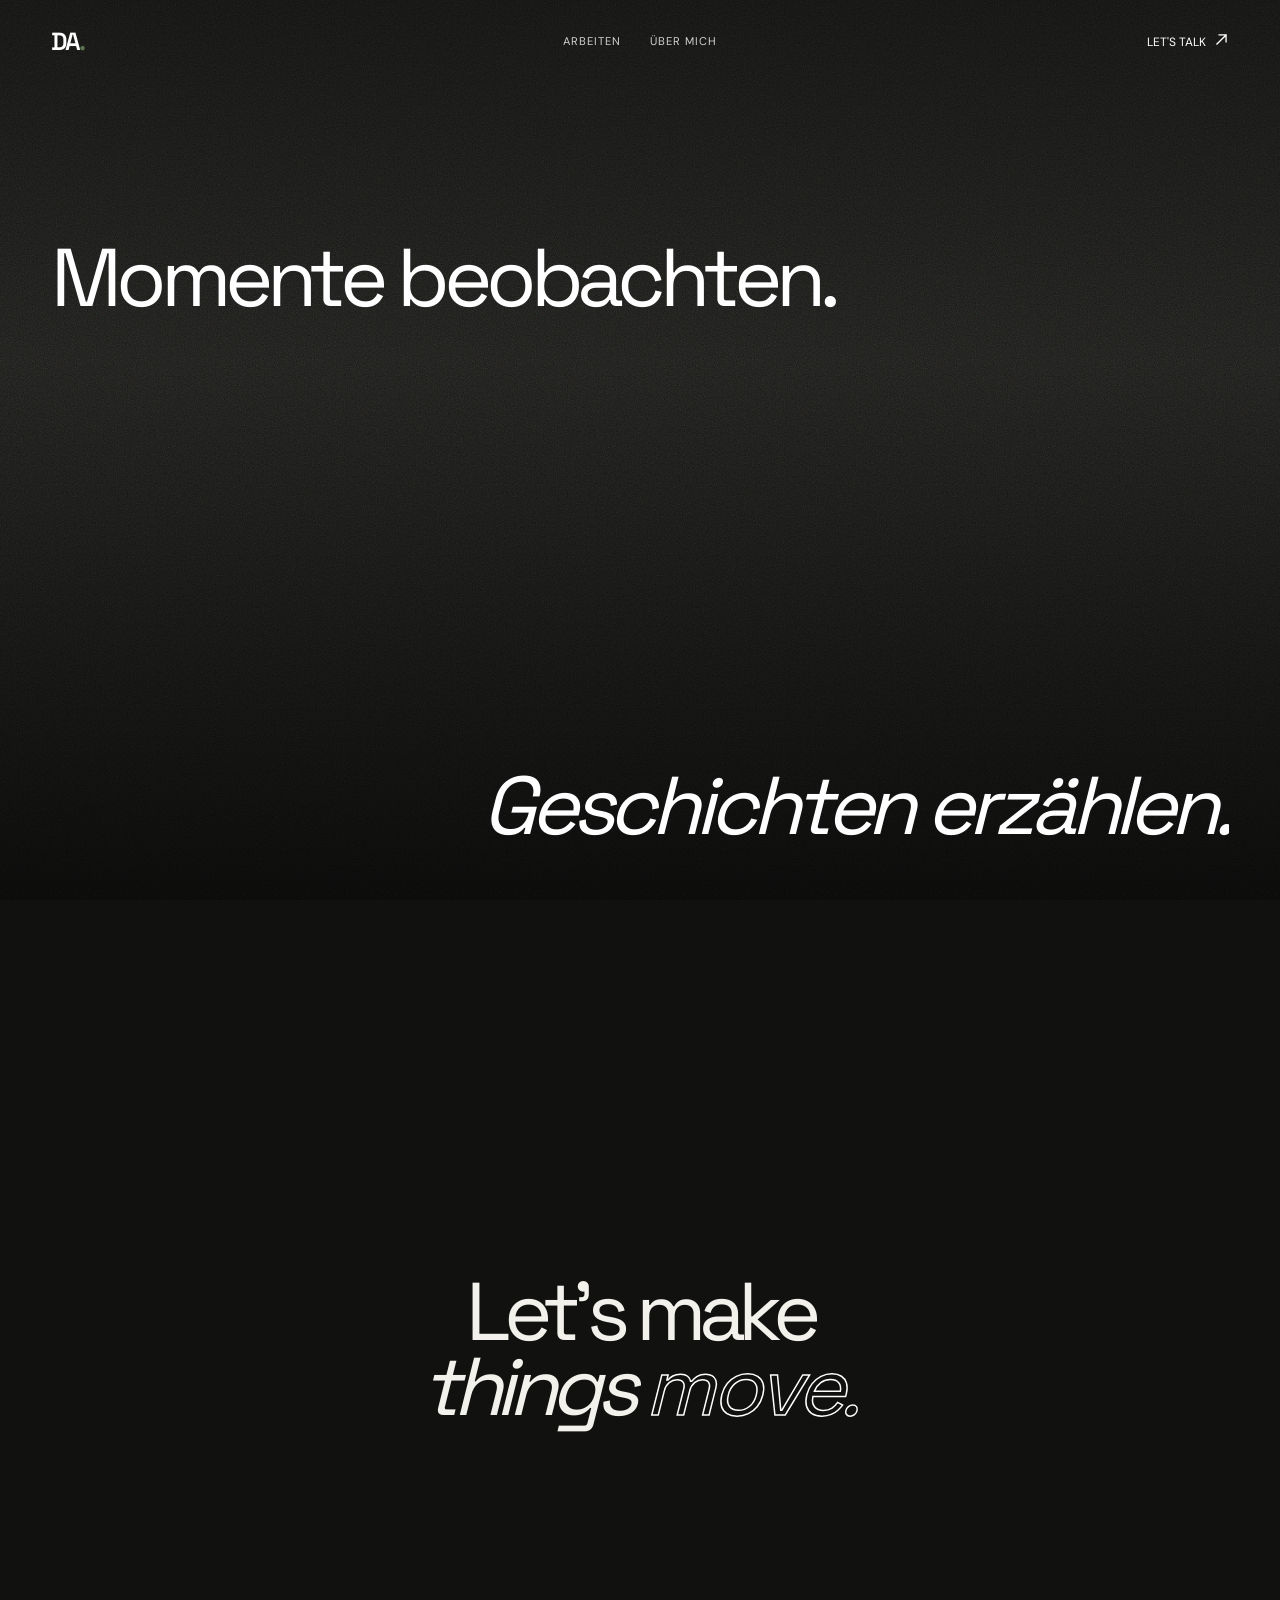
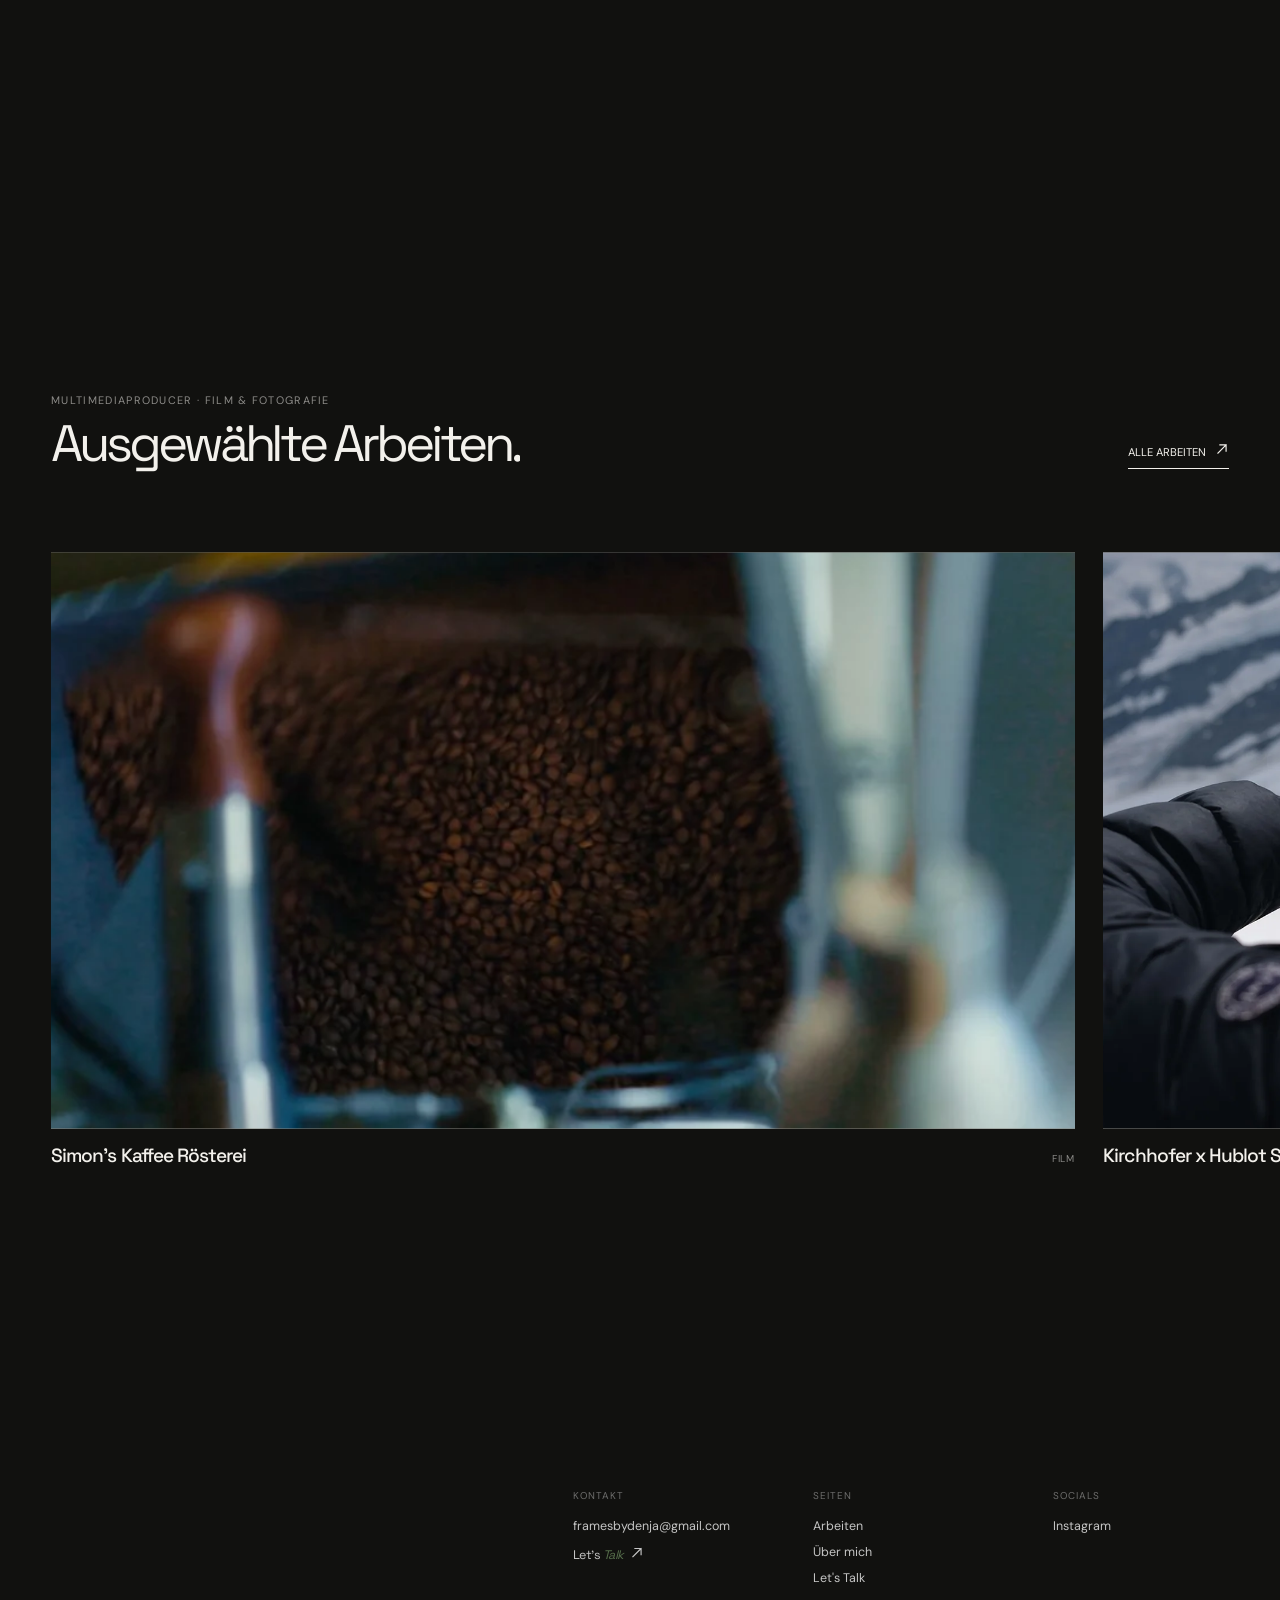
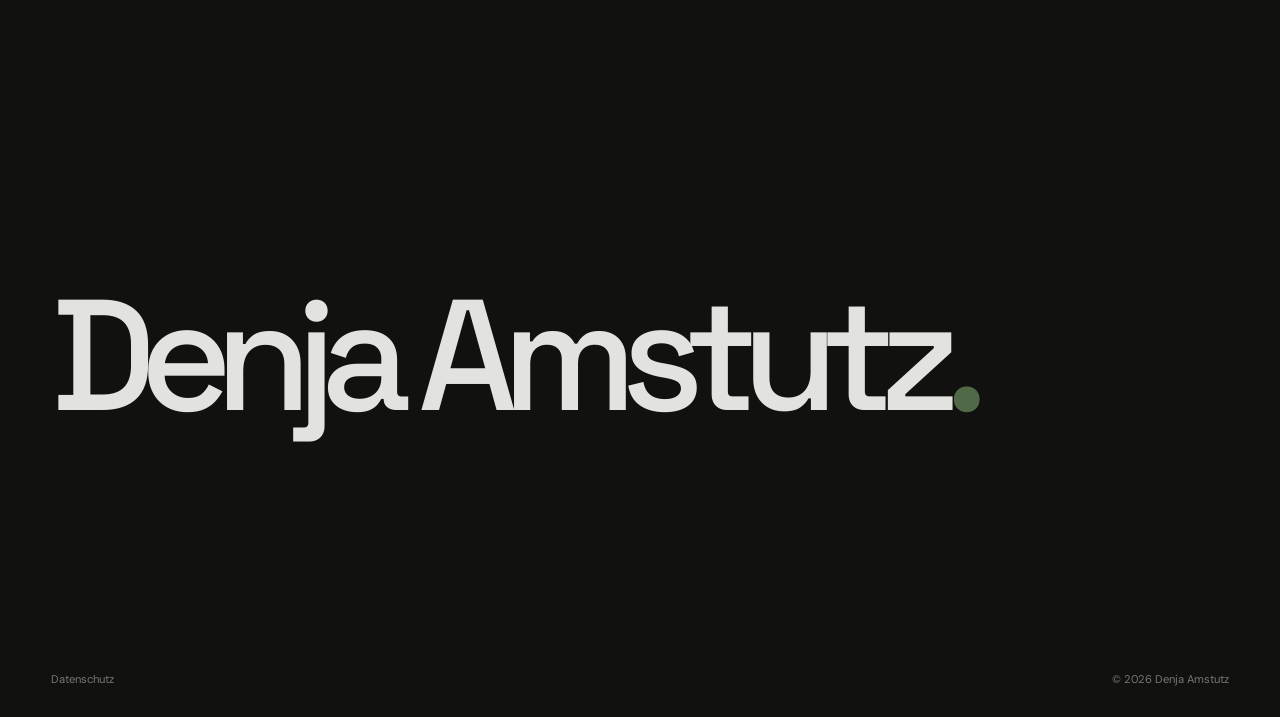
==== commit 8d56f15b: "Startseite: Hero-Titel geteilt, dunkler Übergang, schwarze Arbeiten-Sektion, grössere Galerie, Texte" ====
--- a/index.html
+++ b/index.html
@@ -45,8 +45,12 @@
         <div class="hero__dim" aria-hidden="true"></div>
       </div>
       <div class="hero__content">
-        <h1 id="hero-title" class="split-title"><span>Let's make</span><em>things <span class="hero__move">move.</span></em></h1>
+        <h1 id="hero-title" class="split-title"><span>Momente beobachten.</span><em>Geschichten erzählen.</em></h1>
       </div>
+    </section>
+
+    <section class="home-intro section-pad" aria-labelledby="intro-title">
+      <p class="statement__title split-title reveal" id="intro-title"><span>Let's make</span><em>things <span class="hero__move">move.</span></em></p>
     </section>
 
     <section class="home-works section-pad" aria-labelledby="works-title">
@@ -81,24 +85,6 @@
       </div>
     </section>
 
-    <section class="home-voices section-pad" aria-labelledby="voices-title">
-      <p class="statement__title split-title reveal" id="voices-title"><span>Momente beobachten.</span><em>Geschichten erzählen.</em></p>
-      <div class="film-quotes reveal">
-        <figure>
-          <blockquote class="ink-letters">Angefangen hat alles mit ein bisschen Herumexperimentieren mit meiner Bialetti-Kanne.</blockquote>
-          <figcaption>Simon Inniger· Simon's Kaffee Rösterei</figcaption>
-        </figure>
-        <figure>
-          <blockquote class="ink-letters">Warum den weiblichen Zyklus tabuisieren, statt ihn als Vorteil zu nutzen?</blockquote>
-          <figcaption>Noemi Ryhner · Superkraft statt Tabuthema</figcaption>
-        </figure>
-        <figure>
-          <blockquote class="ink-letters">Es sind die Orte und die Menschen dahinter, die das Lebensgefühl einer Stadt prägen.</blockquote>
-          <figcaption>Maria Weber · Berlin im Vorbeifahren</figcaption>
-        </figure>
-      </div>
-    </section>
-
   </main>
 
   <footer class="page-footer page-footer--reveal">
--- a/css/style.css
+++ b/css/style.css
@@ -114,8 +114,8 @@
 .hero.is-open .hero__stage { clip-path: inset(0); }
 .hero__video { height: 100%; left: 0; object-fit: cover; opacity: .78; position: absolute; top: 0; transform: scale(calc(1 + var(--hero-progress) * .12)); width: 100%; will-change: transform; }
 .hero__veil { background: linear-gradient(180deg, rgba(0,0,0,.42), rgba(0,0,0,.12) 40%, rgba(0,0,0,.7)); inset: 0; position: absolute; }
-.hero__dim { background: #000; inset: 0; opacity: calc(var(--hero-progress) * .52); pointer-events: none; position: absolute; }
-.hero__content { bottom: 0; left: 0; max-width: min(72rem, 100%); padding: 0 var(--page-pad) clamp(2.4rem, 5.5vw, 3.4rem); position: absolute; text-align: left; z-index: 2; }
+.hero__dim { background: var(--ink); inset: 0; opacity: min(1, calc(var(--hero-progress) * 1.7)); pointer-events: none; position: absolute; }
+.hero__content { opacity: max(0, calc(1 - var(--hero-progress) * 1.9)); transform: translateY(calc(var(--hero-progress) * -2.5rem)); bottom: 0; left: 0; max-width: min(72rem, 100%); padding: 0 var(--page-pad) clamp(2.4rem, 5.5vw, 3.4rem); position: absolute; text-align: left; z-index: 2; }
 .eyebrow,
 .section-label { font-size: .68rem; letter-spacing: .12em; text-transform: uppercase; }
 .eyebrow { color: var(--accent); margin-bottom: 1.15rem; }
@@ -123,13 +123,13 @@
 h2,
 h3,
 p { margin-top: 0; }
-.hero h1 { font-family: var(--display); font-size: clamp(3.4rem, 9vw, 8.6rem); font-weight: 400; letter-spacing: -.075em; line-height: .93; margin-bottom: 0; }
+.hero h1 { font-family: var(--display); font-size: clamp(3rem, 6.4vw, 6.4rem); font-weight: 400; letter-spacing: -.075em; line-height: .93; margin-bottom: 0; }
 em { font-style: italic; }
-.hero h1 em { color: #fff; }
+.hero h1 em { color: #fff; text-align: right; }
 .hero__move { -webkit-text-fill-color: transparent; -webkit-text-stroke: clamp(1.5px, .018em, 3px) #fff; color: transparent; letter-spacing: -.04em; }
 .page-title em { color: inherit; }
 
-.home-page { --footer-reveal: min(82svh, 46rem); background: var(--ink); }
+.home-page { --footer-reveal: min(100svh, 56rem); background: var(--ink); }
 .home-page main {
   background: var(--paper);
   box-shadow: 0 28px 64px rgba(0, 0, 0, .28);
@@ -170,18 +170,10 @@
 .about__portrait { aspect-ratio: 3 / 4; background: #d8d4cc; margin: 0; overflow: hidden; position: sticky; top: 2rem; }
 .about__portrait img { height: 100%; object-fit: cover; object-position: 48% 50%; width: 100%; }
 .about .text-link { margin-top: 1.15rem; }
-.home-voices { --quote-space: clamp(5.5rem, 10vw, 9rem); }
+.home-intro { align-items: center; background: var(--ink); color: var(--paper); display: flex; justify-content: center; min-height: 100vh; min-height: 100svh; }
+.home-intro .statement__title { color: var(--paper); }
 .statement__title { font-family: var(--display); font-size: clamp(2.6rem, 6.4vw, 6.2rem); font-weight: 400; letter-spacing: -.09em; line-height: .9; margin: 0; text-align: center; }
 .statement__title em { color: inherit; font-style: italic; }
-.film-quotes { display: grid; grid-template-columns: repeat(8, 1fr); margin-inline: auto; margin-top: var(--quote-space); max-width: 48rem; width: 100%; }
-.film-quotes figure { margin: 0; }
-.film-quotes figure:nth-child(1) { grid-column: 1 / span 4; padding-right: 1.25rem; }
-.film-quotes figure:nth-child(2) { grid-column: 5 / -1; text-align: right; }
-.film-quotes figure:nth-child(3) { grid-column: 2 / span 5; margin-top: clamp(2rem, 4.5vw, 3.25rem); }
-.film-quotes blockquote { color: var(--ink); font-family: var(--display); font-size: clamp(1.05rem, 1.8vw, 1.28rem); font-style: italic; font-weight: 400; letter-spacing: -.035em; line-height: 1.4; margin: 0; }
-.film-quotes blockquote::before { color: var(--accent); content: '«'; display: block; font-size: .72em; line-height: 1; margin-bottom: .45rem; }
-.film-quotes figure:nth-child(2) blockquote { font-size: clamp(1.22rem, 2.2vw, 1.7rem); letter-spacing: -.05em; line-height: 1.22; margin-left: auto; max-width: 18rem; }
-.film-quotes figcaption {color: var(--muted); font-size: .62rem; letter-spacing: .12em; margin-top: .85rem; text-transform: uppercase; opacity: 0; transition: opacity .6s ease;}
 .text-link { border-bottom: 1px solid var(--ink); display: inline-block; font-size: .7rem; margin-top: 1rem; padding-bottom: .5rem; text-transform: uppercase; }
 
 .home-works .section-heading { margin-bottom: clamp(2.75rem, 4.5vw, 4rem); }
@@ -840,7 +832,7 @@
   body.is-menu-open .site-header:not(.site-header--overlay) .wordmark,
   body.is-menu-open .site-header:not(.site-header--overlay) .menu-toggle { color: var(--ink); }
   .hero { min-height: 34rem; }
-  .hero h1 { font-size: clamp(3rem, 15vw, 4.8rem); }
+  .hero h1 { font-size: clamp(2.6rem, 12.5vw, 4rem); }
   .hero__content {
     max-width: calc(100% - (var(--page-pad) * 2));
     padding-bottom: 4.5rem;
@@ -851,20 +843,15 @@
   .about__portrait img { object-position: 50% 30%; }
   .about__copy.reveal { transform: translateY(2.5rem); }
   .statement__title { font-size: clamp(2rem, 10.5vw, 3.2rem); word-break: break-word; }
-  .film-quotes { display: flex; flex-direction: column; gap: 2.25rem; max-width: 24rem; }
-  .film-quotes figure { grid-column: auto; margin-top: 0; max-width: none; padding-right: 0; }
-  .film-quotes figure:nth-child(2) { margin-left: auto; max-width: 18rem; }
-  .film-quotes figure:nth-child(3) { margin-left: 1.1rem; max-width: 20rem; }
-  .film-quotes figure:nth-child(2) blockquote { font-size: clamp(1.2rem, 6.4vw, 1.55rem); }
   .section-heading { align-items: start; display: block; }
   .section-heading h2 { font-size: clamp(1.85rem, 9vw, 2.8rem); }
   .section-heading .text-link,
   .home-works .section-heading .text-link { margin-top: 1.5rem; }
   .home-works__grid { display: flex; gap: 1rem; margin-inline: calc(var(--page-pad) * -1); overflow-x: auto; padding: 0 var(--page-pad) 1.5rem; scroll-padding-inline: var(--page-pad); scroll-snap-type: x mandatory; scrollbar-width: none; -webkit-overflow-scrolling: touch; }
   .home-works__grid::-webkit-scrollbar { display: none; }
-  .home-work { flex: 0 0 74vw; scroll-snap-align: start; }
+  .home-work { flex: 0 0 82vw; scroll-snap-align: start; }
   .home-work--mobile { display: block; }
-  .home-work__media { aspect-ratio: 4 / 5; max-height: 52svh; }
+  .home-work__media { aspect-ratio: 4 / 5; max-height: 58svh; }
   .home-work__meta { display: block; }
   .home-work__meta span { display: block; margin-top: .25rem; }
   .arbeiten-intro { padding-bottom: clamp(2.75rem, 8vw, 4rem); padding-top: clamp(3.5rem, 12vw, 5.25rem); }
@@ -892,7 +879,7 @@
   .page-footer__bottom { gap: 1rem; }
   /* Footer auf allen Unterseiten wie auf der Startseite: gleiche Höhe und Aufteilung */
   .page-footer:not(.page-footer--reveal) { display: flex; flex-direction: column; justify-content: space-between; margin-top: 0; min-height: min(92svh, 38rem); }
-  .home-page,
+  .home-page { --footer-reveal: min(100svh, 46rem); }
   .arbeiten-page { --footer-reveal: min(92svh, 38rem); }
   .home-page main { box-shadow: 0 18px 40px rgba(0, 0, 0, .22); }
   .arbeiten-page main::after { box-shadow: 0 24px 40px rgba(0, 0, 0, .24); }
@@ -997,7 +984,7 @@
 }
 
 @media (min-width: 701px) {
-  .home-works { --work-h: min(48svh, 24rem); }
+  .home-works { --work-h: min(64svh, 36rem); }
   .home-works__grid { align-items: start; cursor: grab; display: flex; gap: clamp(1.25rem, 2.2vw, 2rem); margin-inline: calc(var(--page-pad) * -1); overflow-x: auto; padding: 0 var(--page-pad) 1.5rem; scroll-padding-inline: var(--page-pad); scroll-snap-type: x proximity; scrollbar-width: none; }
   .home-works__grid::-webkit-scrollbar { display: none; }
   .home-works__grid.is-dragging { cursor: grabbing; scroll-snap-type: none; user-select: none; }
@@ -1049,20 +1036,7 @@
 
 /* Startseite: Abstände zwischen den Blöcken */
 .home-works,
-.home-voices { padding-bottom: var(--block-gap); }
 .home-works { padding-top: var(--block-gap); }
-
-/* Zitate erscheinen nacheinander */
-.film-quotes figure:nth-child(1) .ink-char { transition-delay: calc(.1s + min(calc(var(--i) * 8ms), 1s)); }
-.film-quotes figure:nth-child(2) .ink-char { transition-delay: calc(.9s + min(calc(var(--i) * 8ms), 1s)); }
-.film-quotes figure:nth-child(3) .ink-char { transition-delay: calc(1.7s + min(calc(var(--i) * 8ms), 1s)); }
-
-.film-quotes.is-visible figcaption { opacity: 1; }
-.film-quotes.is-visible figure:nth-child(1) figcaption { transition-delay: .8s; }
-.film-quotes.is-visible figure:nth-child(2) figcaption { transition-delay: 1.6s; }
-.film-quotes.is-visible figure:nth-child(3) figcaption { transition-delay: 2.4s; }
-@media (prefers-reduced-motion: reduce) {
-  .film-quotes figcaption { opacity: 1; transition: none; }}
 
 /* Footer: Datenschutz-Link */
 .page-footer__legal { color: rgba(255,255,255,.48); font-size: .7rem; transition: color .3s var(--ease); }
@@ -1279,3 +1253,21 @@
 .thanks__close:hover,
 .thanks__close:focus-visible { background: rgba(243, 241, 236, .12); outline: 0; }
 @media (prefers-reduced-motion: reduce) { .thanks__panel, .thanks__script { clip-path: none !important; transition: none; } .thanks__eyebrow, .thanks__title, .thanks__text { transform: none; } }
+
+/* Hero-Titel: erste Zeile oben links, zweite Zeile unten rechts */
+.hero__content { height: 100%; max-width: none; padding-top: clamp(9rem, 30svh, 15rem); right: 0; top: 0; }
+.hero h1 { display: flex; flex-direction: column; height: 100%; justify-content: space-between; }
+@media (max-width: 700px) {
+  .hero__content { max-width: none; padding-bottom: calc(9rem + env(safe-area-inset-bottom, 0px)); padding-top: 11rem; }
+}
+
+/* Seiten-Scrollleiste ausblenden, Scrollen bleibt möglich */
+html { scrollbar-width: none; }
+html::-webkit-scrollbar { display: none; }
+
+/* Startseite durchgehend schwarz: Arbeiten auf dunklem Grund, grösserer Übergang zum Footer */
+.home-page main { background: var(--ink); box-shadow: none; }
+.home-page .home-works { --ink: #f3f1ec; --muted: rgba(243, 241, 236, .55); --line: rgba(243, 241, 236, .18); color: #f3f1ec; padding-bottom: clamp(9rem, 20vw, 16rem); }
+@media (max-width: 700px) {
+  .home-page .home-works { padding-bottom: calc(9rem + env(safe-area-inset-bottom, 0px)); }
+}
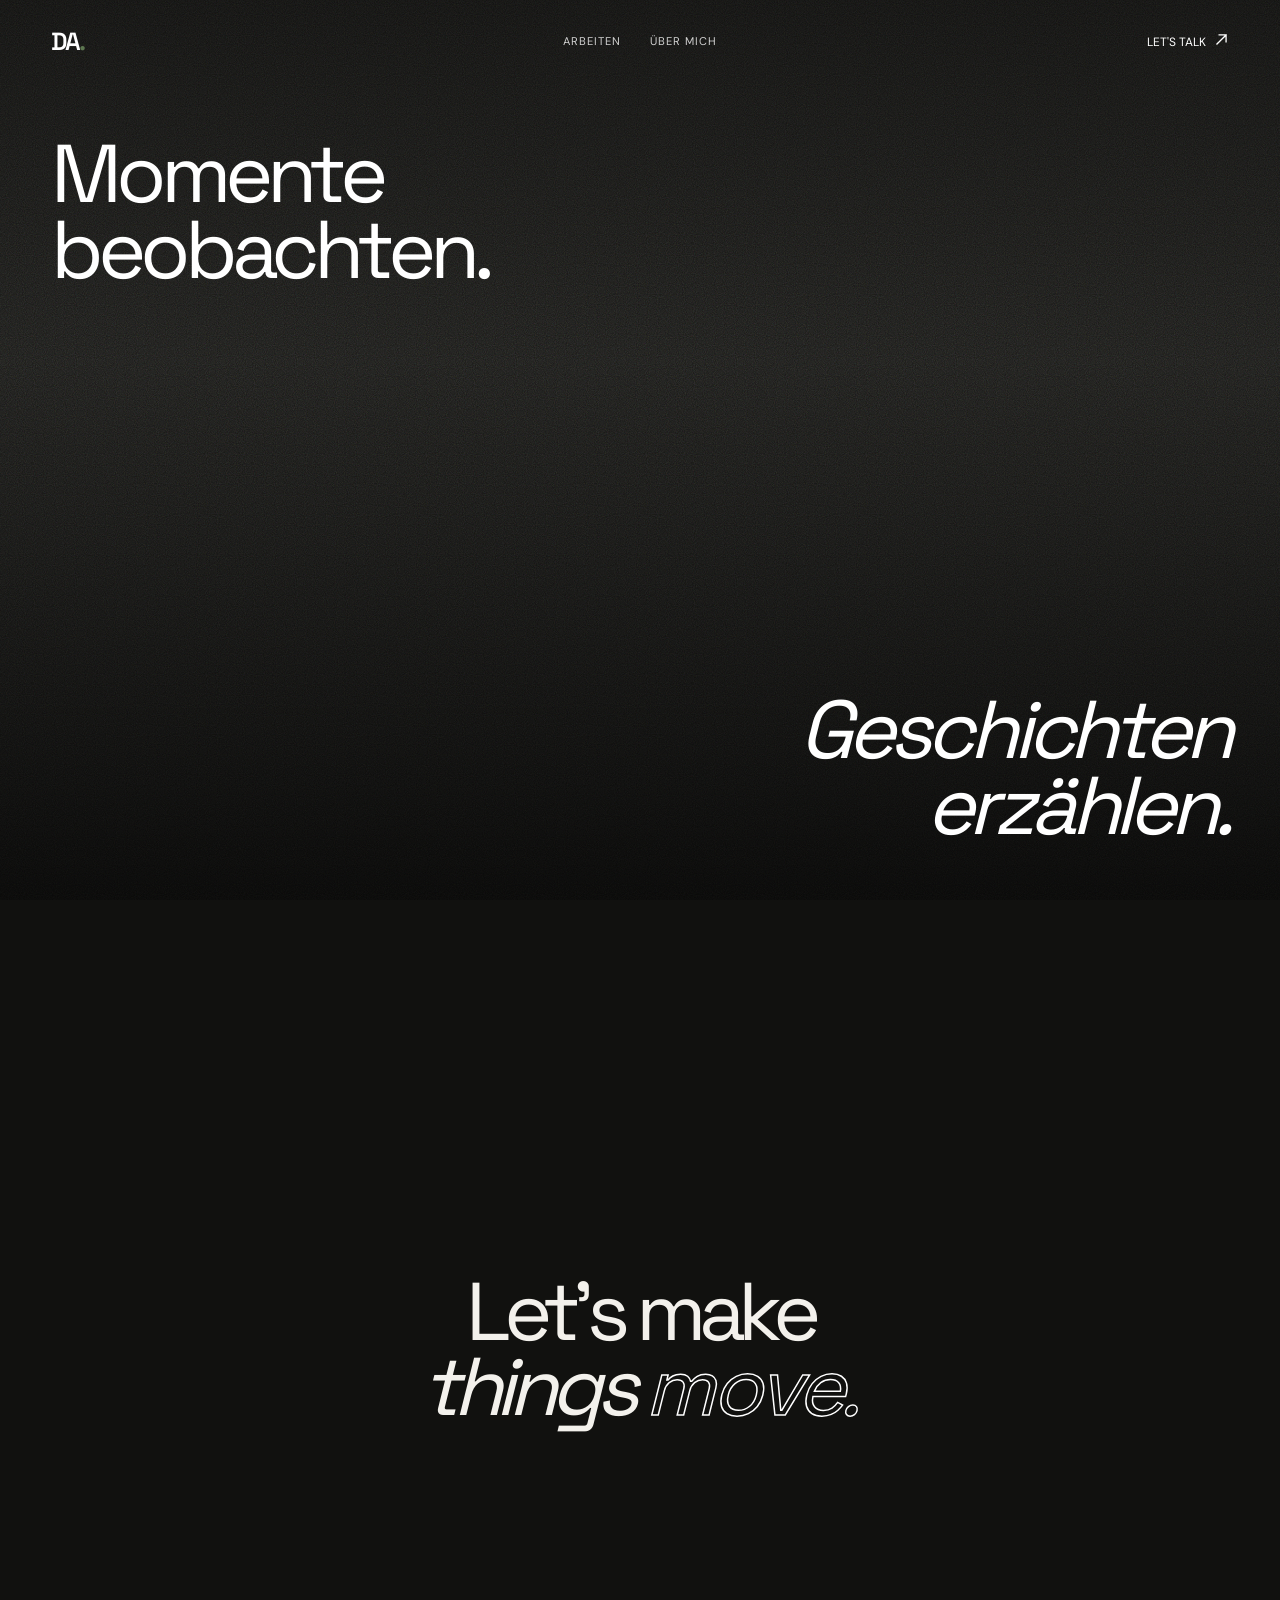
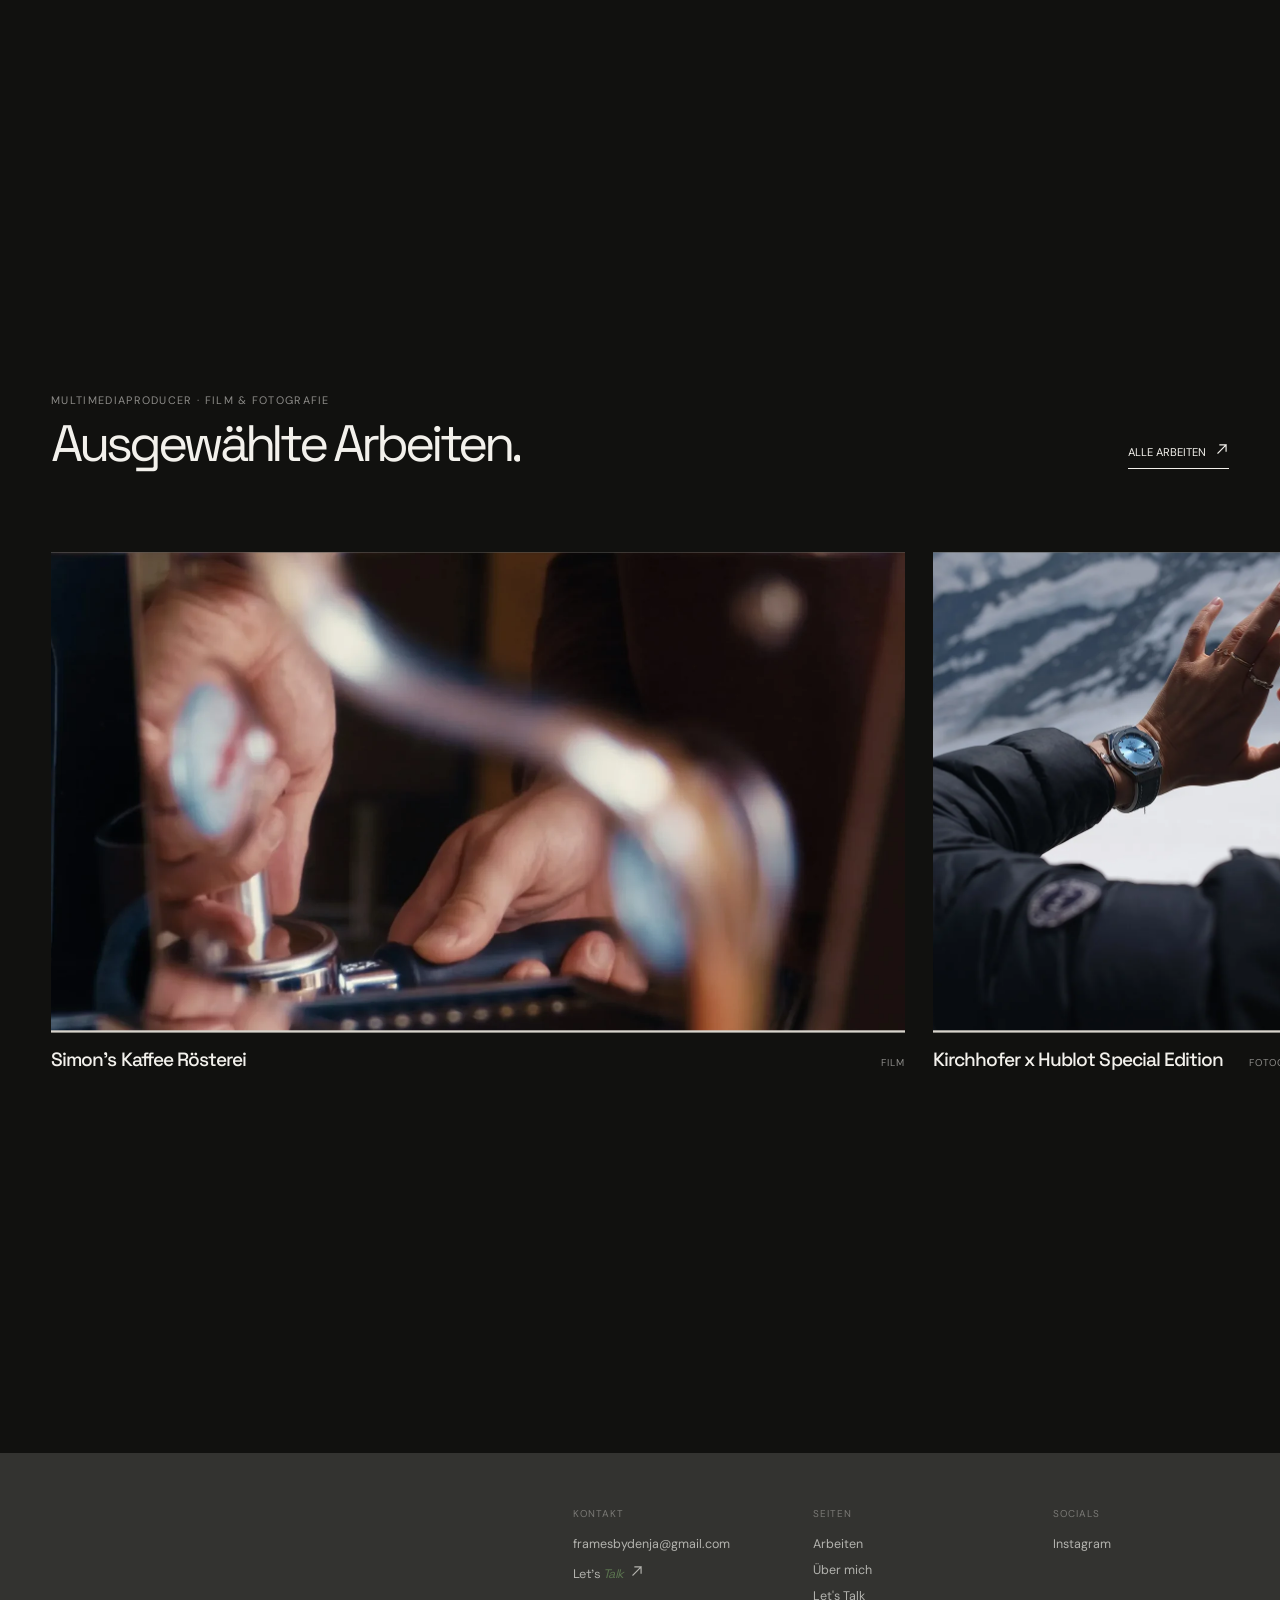
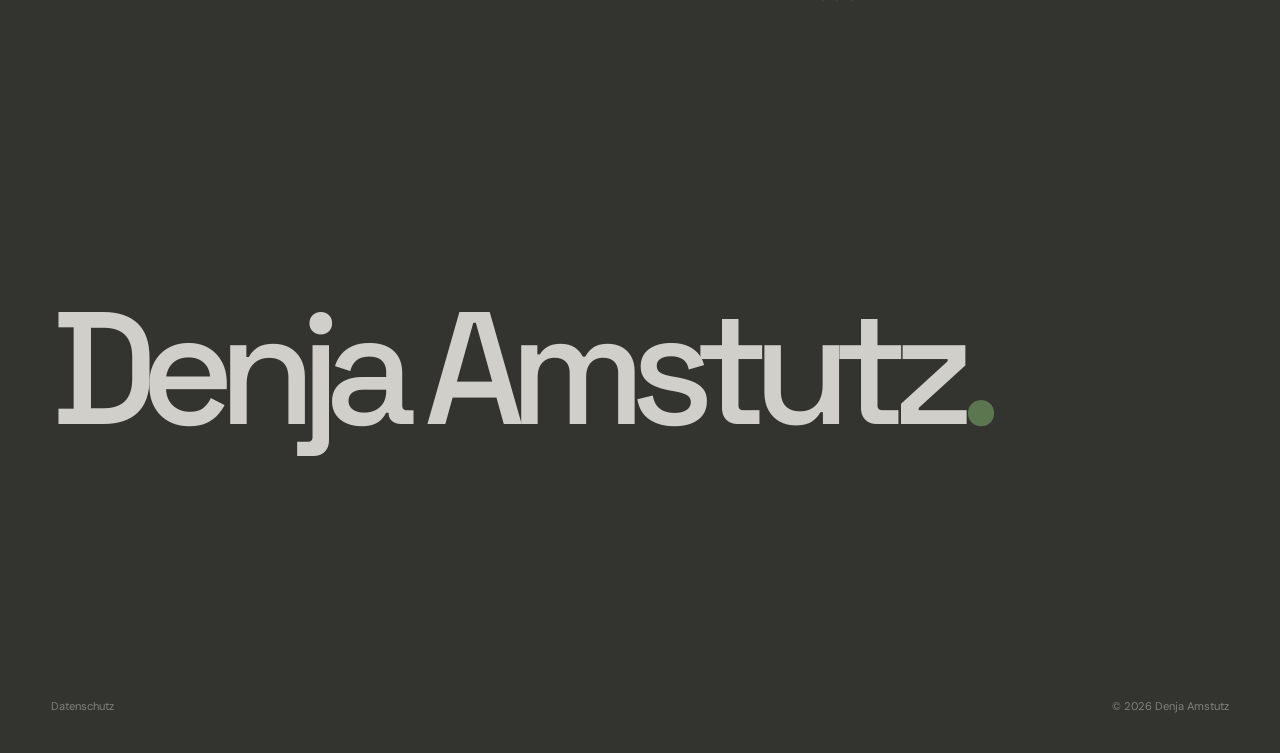
==== commit 542fdb92: "Einheitlicher Footer mit Scroll-Farbwechsel, Galerie-Richtungssperre mobil, schärfere Cover, Aufräum" ====
--- a/index.html
+++ b/index.html
@@ -45,7 +45,7 @@
         <div class="hero__dim" aria-hidden="true"></div>
       </div>
       <div class="hero__content">
-        <h1 id="hero-title" class="split-title"><span>Momente beobachten.</span><em>Geschichten erzählen.</em></h1>
+        <h1 id="hero-title" class="split-title"><span>Momente<br>beobachten.</span><em>Geschichten<br>erzählen.</em></h1>
       </div>
     </section>
 
--- a/css/style.css
+++ b/css/style.css
@@ -129,7 +129,7 @@
 .hero__move { -webkit-text-fill-color: transparent; -webkit-text-stroke: clamp(1.5px, .018em, 3px) #fff; color: transparent; letter-spacing: -.04em; }
 .page-title em { color: inherit; }
 
-.home-page { --footer-reveal: min(100svh, 56rem); background: var(--ink); }
+.home-page { --footer-reveal: 100svh; }
 .home-page main {
   background: var(--paper);
   box-shadow: 0 28px 64px rgba(0, 0, 0, .28);
@@ -152,7 +152,7 @@
   right: 0;
   bottom: 0;
 }
-.arbeiten-page {--footer-reveal: min(82svh, 46rem); --paper: #efece6; background: var(--paper); --page-pad: clamp(1.25rem, 5vw, 4.5rem); --muted: #6f6c64; --line: rgba(17, 17, 15, .16);}
+.arbeiten-page {--footer-reveal: 100svh; --paper: #efece6; background: var(--paper); --page-pad: clamp(1.25rem, 5vw, 4.5rem); --muted: #6f6c64; --line: rgba(17, 17, 15, .16);}
 .about {
   align-items: start;
   display: grid;
@@ -192,7 +192,6 @@
 .home-work__meta span { color: var(--muted); font-size: .62rem; letter-spacing: .09em; text-transform: uppercase; }
 .section-heading { align-items: end; display: flex; justify-content: space-between; margin-bottom: 2rem; }
 .section-heading h2 { font-family: var(--display); font-size: clamp(2.1rem, 4vw, 4rem); font-weight: 400; letter-spacing: -.08em; line-height: .95; margin: .7rem 0 0; }
-.home-page .page-footer { margin-top: 0; }
 
 .menu-toggle {
   background: none;
@@ -339,25 +338,24 @@
   position: sticky;
   top: calc(100svh - var(--footer-reveal));
 }
-.page-footer--reveal .page-footer__meta {
-  opacity: .92;
-  transform: translateY(.85rem);
-  transition: opacity .9s var(--ease), transform .9s var(--ease);
-}
-.page-footer--reveal .page-footer__mark {
-  opacity: .88;
-  transform: translateY(1.25rem) scale(.985);
+/* Footer-Animation (alle Seiten gleich): startet, sobald der Footer sichtbar wird; "Denja Amstutz." federt leicht ein */
+:is(.page-footer--reveal, .page-footer--rise) .page-footer__meta {
+  opacity: 0;
+  transform: translateY(1.5rem);
+  transition: opacity .8s var(--ease) .25s, transform .9s var(--ease) .25s;
+}
+:is(.page-footer--reveal, .page-footer--rise) .page-footer__mark {
+  opacity: 0;
+  transform: translateY(3.5rem) scale(.94);
   transform-origin: left bottom;
-  transition: opacity 1.05s var(--ease) .08s, transform 1.05s var(--ease) .08s;
-}
-.page-footer--reveal .page-footer__bottom {
-  opacity: .9;
-  transform: translateY(.55rem);
-  transition: opacity .85s var(--ease) .16s, transform .85s var(--ease) .16s;
-}
-.page-footer--reveal.is-revealed .page-footer__meta,
-.page-footer--reveal.is-revealed .page-footer__mark,
-.page-footer--reveal.is-revealed .page-footer__bottom {
+  transition: opacity .5s var(--ease), transform 1.1s cubic-bezier(.34, 1.56, .64, 1);
+}
+:is(.page-footer--reveal, .page-footer--rise) .page-footer__bottom {
+  opacity: 0;
+  transform: translateY(1rem);
+  transition: opacity .8s var(--ease) .45s, transform .9s var(--ease) .45s;
+}
+:is(.page-footer--reveal, .page-footer--rise).is-revealed :is(.page-footer__meta, .page-footer__mark, .page-footer__bottom) {
   opacity: 1;
   transform: none;
 }
@@ -375,14 +373,12 @@
   gap: .45rem;
 }
 .page-footer__label {
-  color: rgba(255,255,255,.42);
   font-size: .62rem;
   letter-spacing: .1em;
   margin: 0 0 .35rem;
   text-transform: uppercase;
 }
 .page-footer__col a {
-  color: rgba(255,255,255,.82);
   font-size: .78rem;
   transition: color .3s var(--ease);
   width: fit-content;
@@ -390,7 +386,7 @@
 .page-footer__col a:hover { color: var(--accent); }
 /* Instagram-Handle: nur in der mobilen Ansicht sichtbar */
 .page-footer__ig { display: none; align-items: baseline; gap: .6rem; }
-.page-footer__ig span { color: rgba(255,255,255,.42); font-size: .62rem; letter-spacing: .1em; text-transform: uppercase; }
+.page-footer__ig span { font-size: .62rem; letter-spacing: .1em; text-transform: uppercase; }
 .page-footer__cta {
   align-items: center;
   color: var(--white);
@@ -847,11 +843,11 @@
   .section-heading h2 { font-size: clamp(1.85rem, 9vw, 2.8rem); }
   .section-heading .text-link,
   .home-works .section-heading .text-link { margin-top: 1.5rem; }
-  .home-works__grid { display: flex; gap: 1rem; margin-inline: calc(var(--page-pad) * -1); overflow-x: auto; padding: 0 var(--page-pad) 1.5rem; scroll-padding-inline: var(--page-pad); scroll-snap-type: x mandatory; scrollbar-width: none; -webkit-overflow-scrolling: touch; }
+  .home-works__grid { display: flex; gap: 1rem; margin: calc(var(--intro-room) * -1) calc(var(--page-pad) * -1); overflow-x: auto; padding: var(--intro-room) var(--page-pad) calc(var(--intro-room) + 1.5rem); scroll-padding-inline: var(--page-pad); scroll-snap-type: x mandatory; scrollbar-width: none; -webkit-overflow-scrolling: touch; }
   .home-works__grid::-webkit-scrollbar { display: none; }
-  .home-work { flex: 0 0 82vw; scroll-snap-align: start; }
+  .home-work { flex: 0 0 72vw; scroll-snap-align: start; }
   .home-work--mobile { display: block; }
-  .home-work__media { aspect-ratio: 4 / 5; max-height: 58svh; }
+  .home-work__media { aspect-ratio: 4 / 5; max-height: 52svh; }
   .home-work__meta { display: block; }
   .home-work__meta span { display: block; margin-top: .25rem; }
   .arbeiten-intro { padding-bottom: clamp(2.75rem, 8vw, 4rem); padding-top: clamp(3.5rem, 12vw, 5.25rem); }
@@ -878,9 +874,7 @@
   }
   .page-footer__bottom { gap: 1rem; }
   /* Footer auf allen Unterseiten wie auf der Startseite: gleiche Höhe und Aufteilung */
-  .page-footer:not(.page-footer--reveal) { display: flex; flex-direction: column; justify-content: space-between; margin-top: 0; min-height: min(92svh, 38rem); }
-  .home-page { --footer-reveal: min(100svh, 46rem); }
-  .arbeiten-page { --footer-reveal: min(92svh, 38rem); }
+  .page-footer:not(.page-footer--reveal) { display: flex; flex-direction: column; justify-content: space-between; margin-top: 0; min-height: 100svh; }
   .home-page main { box-shadow: 0 18px 40px rgba(0, 0, 0, .22); }
   .arbeiten-page main::after { box-shadow: 0 24px 40px rgba(0, 0, 0, .24); }
   [data-linkedin] { display: none; }
@@ -975,17 +969,17 @@
     position: relative;
     top: auto;
   }
-  .page-footer--reveal .page-footer__meta,
-  .page-footer--reveal .page-footer__mark,
-  .page-footer--reveal .page-footer__bottom {
+  :is(.page-footer--reveal, .page-footer--rise) .page-footer__meta,
+  :is(.page-footer--reveal, .page-footer--rise) .page-footer__mark,
+  :is(.page-footer--reveal, .page-footer--rise) .page-footer__bottom {
     opacity: 1;
     transform: none;
   }
 }
 
 @media (min-width: 701px) {
-  .home-works { --work-h: min(64svh, 36rem); }
-  .home-works__grid { align-items: start; cursor: grab; display: flex; gap: clamp(1.25rem, 2.2vw, 2rem); margin-inline: calc(var(--page-pad) * -1); overflow-x: auto; padding: 0 var(--page-pad) 1.5rem; scroll-padding-inline: var(--page-pad); scroll-snap-type: x proximity; scrollbar-width: none; }
+  .home-works { --intro-room: clamp(4rem, 15svh, 8rem); --work-h: min(54svh, 30rem); }
+  .home-works__grid { align-items: start; cursor: grab; display: flex; gap: clamp(1.25rem, 2.2vw, 2rem); margin: calc(var(--intro-room) * -1) calc(var(--page-pad) * -1); overflow-x: auto; padding: var(--intro-room) var(--page-pad) calc(var(--intro-room) + 1.5rem); scroll-padding-inline: var(--page-pad); scroll-snap-type: x proximity; scrollbar-width: none; }
   .home-works__grid::-webkit-scrollbar { display: none; }
   .home-works__grid.is-dragging { cursor: grabbing; scroll-snap-type: none; user-select: none; }
   .home-work { --ratio: 1.7778; flex: 0 0 auto; scroll-snap-align: start; width: calc(var(--work-h) * var(--ratio)); }
@@ -1039,7 +1033,7 @@
 .home-works { padding-top: var(--block-gap); }
 
 /* Footer: Datenschutz-Link */
-.page-footer__legal { color: rgba(255,255,255,.48); font-size: .7rem; transition: color .3s var(--ease); }
+.page-footer__legal { font-size: .7rem; transition: color .3s var(--ease); }
 .page-footer__legal:hover { color: var(--accent); }
 .legal { padding-bottom: clamp(5rem, 10vw, 8rem); padding-top: clamp(3rem, 6vw, 5rem); }
 .legal .page-title { margin-top: 1rem; }
@@ -1210,12 +1204,7 @@
 .select__option[data-value=""] { display: none; }
 
 /* Footer: E-Mail mit Label */
-.page-footer__mail span { display: none; color: rgba(255, 255, 255, .42); font-size: .62rem; letter-spacing: .1em; margin-left: .6rem; text-transform: uppercase; }
-
-@media (max-width: 700px) {
-  .page-footer__mail { align-items: baseline; display: flex; }
-  .page-footer__mail span { display: inline; }
-}
+.page-footer__mail span { display: none; font-size: .62rem; letter-spacing: .1em; margin-left: .6rem; text-transform: uppercase; }
 
 /* Schwebende Navigation (Desktop) */
 .float-nav { align-items: center; backdrop-filter: blur(14px); -webkit-backdrop-filter: blur(14px); background: rgba(15, 15, 13, .78); border: 1px solid rgba(243, 241, 236, .12); border-radius: 1.2rem; box-shadow: 0 1rem 3rem rgba(0, 0, 0, .3); clip-path: inset(0 40% 100% 40% round 1.2rem); display: none; gap: .15rem; left: 50%; opacity: 0; padding: .4rem; pointer-events: none; position: fixed; top: 1rem; transform: translate(-50%, -.6rem); transition: clip-path .75s var(--ease), opacity .4s var(--ease), transform .75s var(--ease); z-index: 30; }
@@ -1254,11 +1243,15 @@
 .thanks__close:focus-visible { background: rgba(243, 241, 236, .12); outline: 0; }
 @media (prefers-reduced-motion: reduce) { .thanks__panel, .thanks__script { clip-path: none !important; transition: none; } .thanks__eyebrow, .thanks__title, .thanks__text { transform: none; } }
 
-/* Hero-Titel: erste Zeile oben links, zweite Zeile unten rechts */
-.hero__content { height: 100%; max-width: none; padding-top: clamp(9rem, 30svh, 15rem); right: 0; top: 0; }
+/* Hero-Titel: erster Block oben links, zweiter Block unten rechts */
+.hero__content { height: 100%; max-width: none; padding-top: clamp(6.5rem, 12vw, 8.5rem); right: 0; top: 0; }
 .hero h1 { display: flex; flex-direction: column; height: 100%; justify-content: space-between; }
 @media (max-width: 700px) {
-  .hero__content { max-width: none; padding-bottom: calc(9rem + env(safe-area-inset-bottom, 0px)); padding-top: 11rem; }
+  .hero__content { max-width: none; padding-bottom: calc(9rem + env(safe-area-inset-bottom, 0px)); padding-top: 6rem; }
+  .home-works { --intro-room: 5rem; }
+  /* Lightbox-Bilder: seitlich wischen statt hoch und runter */
+  .photo-stage__slide.is-entering img,
+  .photo-stage__slide.is-exiting img { clip-path: inset(0 0 0 100%); transform: translateX(14%) scale(1.04); }
 }
 
 /* Seiten-Scrollleiste ausblenden, Scrollen bleibt möglich */
@@ -1267,7 +1260,28 @@
 
 /* Startseite durchgehend schwarz: Arbeiten auf dunklem Grund, grösserer Übergang zum Footer */
 .home-page main { background: var(--ink); box-shadow: none; }
-.home-page .home-works { --ink: #f3f1ec; --muted: rgba(243, 241, 236, .55); --line: rgba(243, 241, 236, .18); color: #f3f1ec; padding-bottom: clamp(9rem, 20vw, 16rem); }
+.home-page .home-works { --ink: #f3f1ec; --muted: rgba(243, 241, 236, .55); --line: rgba(243, 241, 236, .18); color: #f3f1ec; padding-bottom: clamp(14rem, 30vw, 26rem); }
 @media (max-width: 700px) {
-  .home-page .home-works { padding-bottom: calc(9rem + env(safe-area-inset-bottom, 0px)); }
-}
+  .home-page .home-works { padding-bottom: calc(14rem + env(safe-area-inset-bottom, 0px)); }
+}
+
+/* Kursive Zeilen nicht am rechten Rand abschneiden */
+.split-title em .line-mask { margin-right: -.14em; padding-right: .14em; }
+
+/* Footer (alle Seiten gleich): startet schwarz und blendet beim Scrollen weich zu hell (wie die Seite Arbeiten) um, Schrift kehrt sich mit um */
+@property --footer-fg { syntax: '<color>'; inherits: true; initial-value: #f3f1ec; }
+.home-page { background: #efece6; }
+.page-footer { --footer-p: 0; --footer-q: var(--footer-p); --footer-fg: color-mix(in srgb, #11110f calc(var(--footer-q) * 100%), #f3f1ec); --white: var(--footer-fg); }
+:is(.about-page, .arbeiten-page, .legal-page) .page-footer { --footer-q: calc(1 - var(--footer-p)); }
+.page-footer--rise,
+.page-footer__stage { background: color-mix(in srgb, #efece6 calc(var(--footer-q) * 100%), #11110f); color: var(--footer-fg); }
+.page-footer__label,
+.page-footer__mail span,
+.page-footer__ig span { color: color-mix(in srgb, var(--footer-fg) 45%, transparent); }
+.page-footer__col a { color: color-mix(in srgb, var(--footer-fg) 82%, transparent); }
+.page-footer__col a:hover,
+.page-footer__legal:hover { color: var(--accent); }
+.page-footer__copy,
+.page-footer__legal { color: color-mix(in srgb, var(--footer-fg) 50%, transparent); }
+@media (prefers-reduced-motion: reduce) { .page-footer { --footer-p: 1; } }
+.page-footer--rise { display: flex; flex-direction: column; justify-content: space-between; margin-top: 0; min-height: 100svh; }
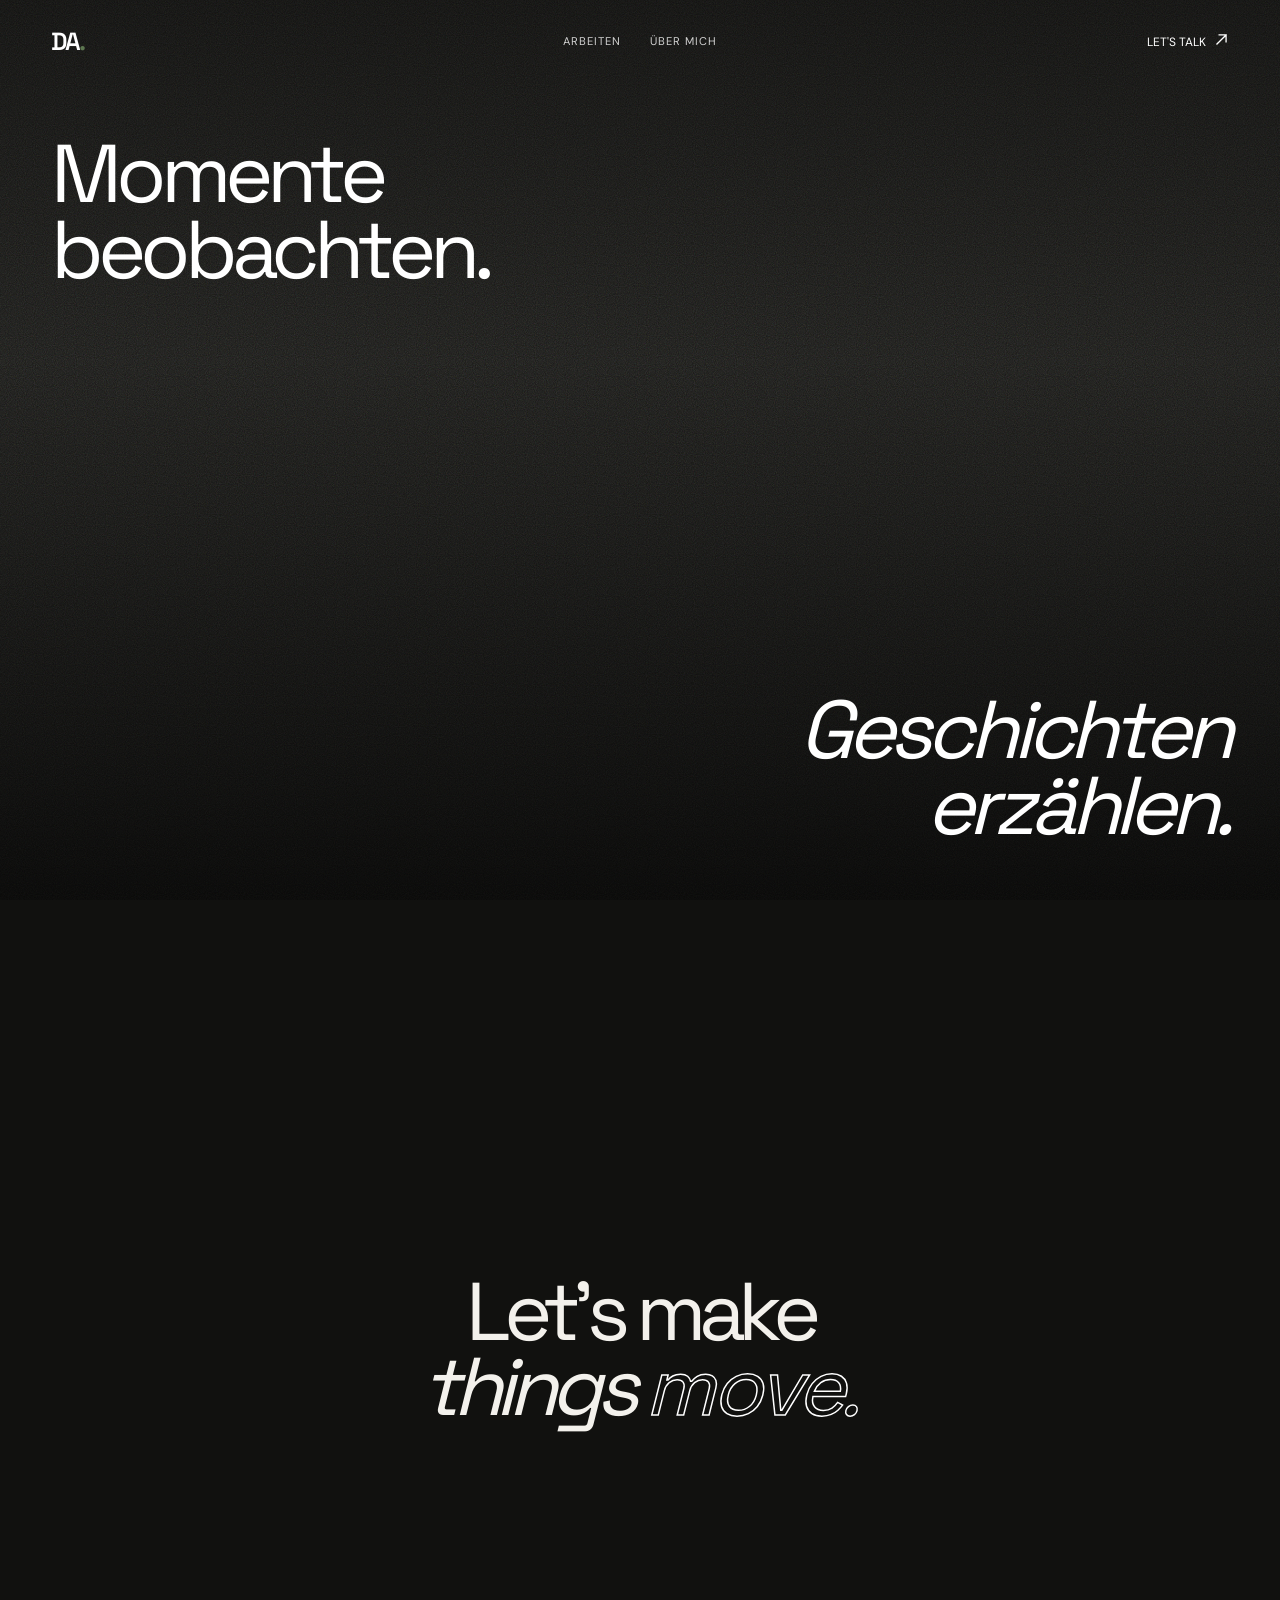
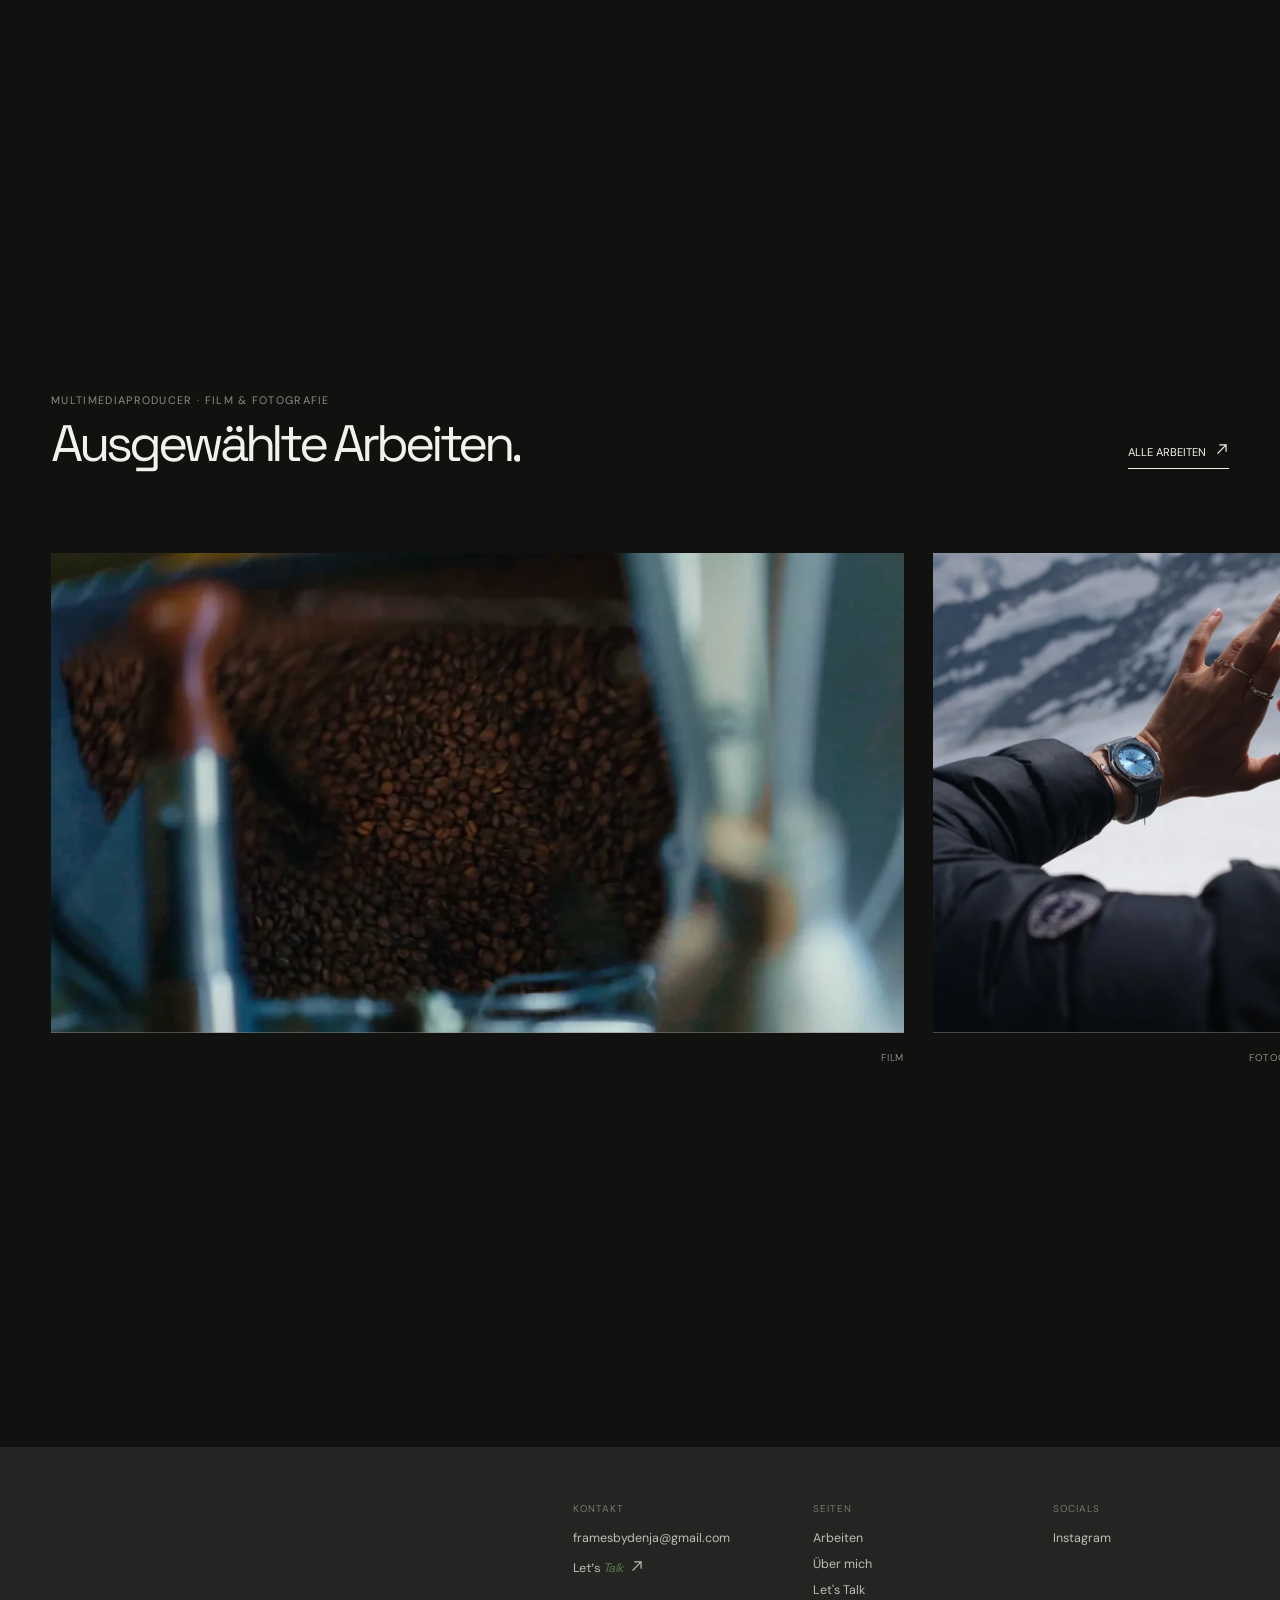
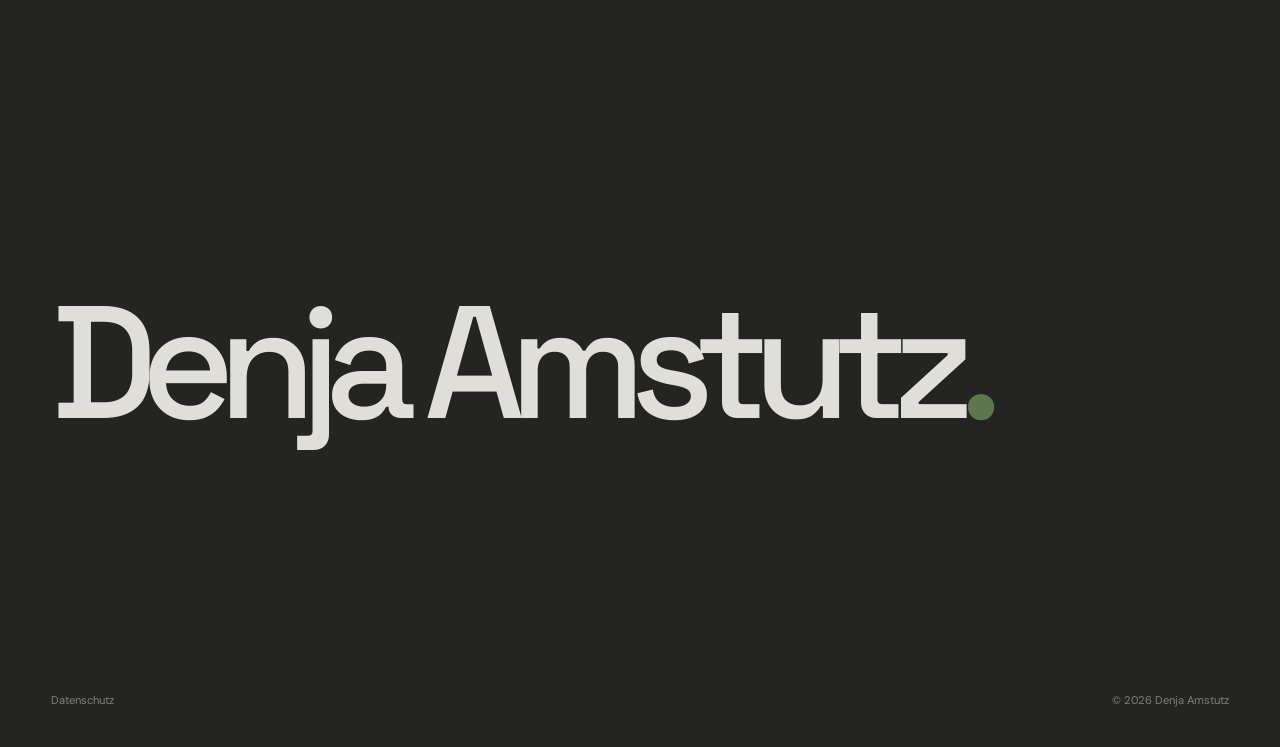
==== commit 80b836ed: "Hero-Loop mit Golf-Reverse, Yeli-Projekt, Über-mich-Unterschrift und Galerie-Feinschliff. Räumt unge" ====
--- a/index.html
+++ b/index.html
@@ -38,8 +38,11 @@
   <main>
     <section class="hero" aria-labelledby="hero-title">
       <div class="hero__stage">
-        <video class="hero__video" autoplay muted loop playsinline preload="metadata">
+        <video class="hero__video is-active" autoplay muted playsinline preload="auto" data-hero-clip>
           <source src="assets/videos/hero-2.mp4" type="video/mp4">
+        </video>
+        <video class="hero__video" muted playsinline preload="auto" data-hero-clip aria-hidden="true">
+          <source src="assets/videos/hero-golf-loop.mp4" type="video/mp4">
         </video>
         <div class="hero__veil"></div>
         <div class="hero__dim" aria-hidden="true"></div>
--- a/css/style.css
+++ b/css/style.css
@@ -112,7 +112,8 @@
 .hero { --hero-progress: 0; background: #1b1b18; color: var(--white); height: 100svh; min-height: 42rem; overflow: hidden; position: relative; }
 .hero__stage { clip-path: inset(48% 0 48% 0); inset: 0; overflow: hidden; position: absolute; transition: clip-path 1.35s var(--ease); }
 .hero.is-open .hero__stage { clip-path: inset(0); }
-.hero__video { height: 100%; left: 0; object-fit: cover; opacity: .78; position: absolute; top: 0; transform: scale(calc(1 + var(--hero-progress) * .12)); width: 100%; will-change: transform; }
+.hero__video { height: 100%; left: 0; object-fit: cover; opacity: 0; transition: opacity 1s var(--ease); position: absolute; top: 0; transform: scale(calc(1 + var(--hero-progress) * .12)); width: 100%; will-change: transform; }
+.hero__video.is-active { opacity: .78; }
 .hero__veil { background: linear-gradient(180deg, rgba(0,0,0,.42), rgba(0,0,0,.12) 40%, rgba(0,0,0,.7)); inset: 0; position: absolute; }
 .hero__dim { background: var(--ink); inset: 0; opacity: min(1, calc(var(--hero-progress) * 1.7)); pointer-events: none; position: absolute; }
 .hero__content { opacity: max(0, calc(1 - var(--hero-progress) * 1.9)); transform: translateY(calc(var(--hero-progress) * -2.5rem)); bottom: 0; left: 0; max-width: min(72rem, 100%); padding: 0 var(--page-pad) clamp(2.4rem, 5.5vw, 3.4rem); position: absolute; text-align: left; z-index: 2; }
@@ -989,11 +990,12 @@
 
 /* 2 · Cursor und magnetische Elemente */
 .cursor { align-items: center; background: #fff; border-radius: 50%; color: #000; display: flex; font-size: .6rem; height: .9rem; justify-content: center; left: 0; letter-spacing: .12em; mix-blend-mode: difference; opacity: 0; pointer-events: none; position: fixed; text-transform: uppercase; top: 0; transform: translate3d(-100px, -100px, 0); transition: opacity .25s var(--ease), width .4s var(--ease), height .4s var(--ease); width: .9rem; z-index: 9999; }
-.cursor.is-active { background: #fff; color: var(--ink); height: 6.5rem; mix-blend-mode: normal; width: 6.5rem; }
+.cursor.is-active { background: transparent; color: #fff; font-family: var(--display); font-size: clamp(1.1rem, 1.7vw, 1.5rem); height: auto; letter-spacing: -.04em; mix-blend-mode: normal; text-shadow: 0 1px 14px rgba(0, 0, 0, .45); text-transform: none; white-space: nowrap; width: auto; }
 .cursor span { display: block; opacity: 0; transform: scale(.6); transition: opacity .25s var(--ease), transform .4s var(--ease); }
 .cursor.is-active span { opacity: 1; transform: none; transition-delay: .08s; }
 html.has-custom-cursor,
 html.has-custom-cursor * { cursor: none !important; }
+html.has-custom-cursor .project-card__overlay { display: none; }
 .cursor.is-visible { opacity: 1; }
 .is-magnetic { transition: translate .6s var(--ease); }
 .is-magnetic.is-pulling { transition: translate .12s linear; }
@@ -1029,7 +1031,6 @@
   ::view-transition-new(root) { animation: none; }}
 
 /* Startseite: Abstände zwischen den Blöcken */
-.home-works,
 .home-works { padding-top: var(--block-gap); }
 
 /* Footer: Datenschutz-Link */
@@ -1285,3 +1286,66 @@
 .page-footer__legal { color: color-mix(in srgb, var(--footer-fg) 50%, transparent); }
 @media (prefers-reduced-motion: reduce) { .page-footer { --footer-p: 1; } }
 .page-footer--rise { display: flex; flex-direction: column; justify-content: space-between; margin-top: 0; min-height: 100svh; }
+
+/* Mit Maus: Titel erscheint nur beim Hovern (am Cursor), darunter steht nur die Kategorie. Touch-Geräte zeigen den Titel weiter. */
+/* Desktop mit Maus: Titel nur am Cursor; mobil immer unter der Vorschau */
+@media (hover: hover) and (pointer: fine) and (min-width: 701px) {
+  .home-work__meta h3,
+  .project-card__meta h3 { clip-path: inset(50%); height: 1px; overflow: hidden; position: absolute; white-space: nowrap; width: 1px; }
+  .home-work__meta,
+  .project-card__meta { justify-content: flex-end; text-align: right; }
+}
+@media (max-width: 700px) {
+  .home-work__meta h3,
+  .project-card__meta h3 {
+    clip-path: none;
+    height: auto;
+    overflow: visible;
+    position: static;
+    white-space: normal;
+    width: auto;
+  }
+  .home-work__meta,
+  .project-card__meta { display: block; text-align: left; }
+  .home-work__meta span,
+  .project-card__meta span { display: block; margin-top: .25rem; }
+}
+.cursor:not(.is-active) { text-shadow: none; }
+.cursor:not(.is-active) span { transition-duration: .08s; transition-delay: 0s; }
+
+.about__title { align-items: baseline; display: inline; }
+.about__script {
+  display: inline-block;
+  height: 0.95em;
+  margin: 0 0.04em 0;
+  position: relative;
+  top: 0.32em;
+  vertical-align: baseline;
+  width: auto;
+}
+
+/* Desktop: Ausgewählte Arbeiten – aktives Projekt kommt beim Hovern leicht nach vorne (nicht mobil) */
+@media (min-width: 701px) and (hover: hover) and (pointer: fine) {
+  .home-works__grid { overflow-y: visible; }
+  .home-work {
+    position: relative;
+    transition: transform .55s var(--ease);
+    will-change: transform;
+    z-index: 1;
+  }
+  .home-work:hover {
+    transform: scale(1.06);
+    z-index: 4;
+  }
+  .home-works__grid.is-dragging .home-work {
+    transition: none;
+  }
+  .home-works__grid.is-dragging .home-work:hover {
+    transform: none;
+    z-index: 1;
+  }
+}
+@media (min-width: 701px) and (prefers-reduced-motion: reduce) {
+  .home-work { transition: none !important; }
+  .home-work:hover { transform: none !important; }
+}
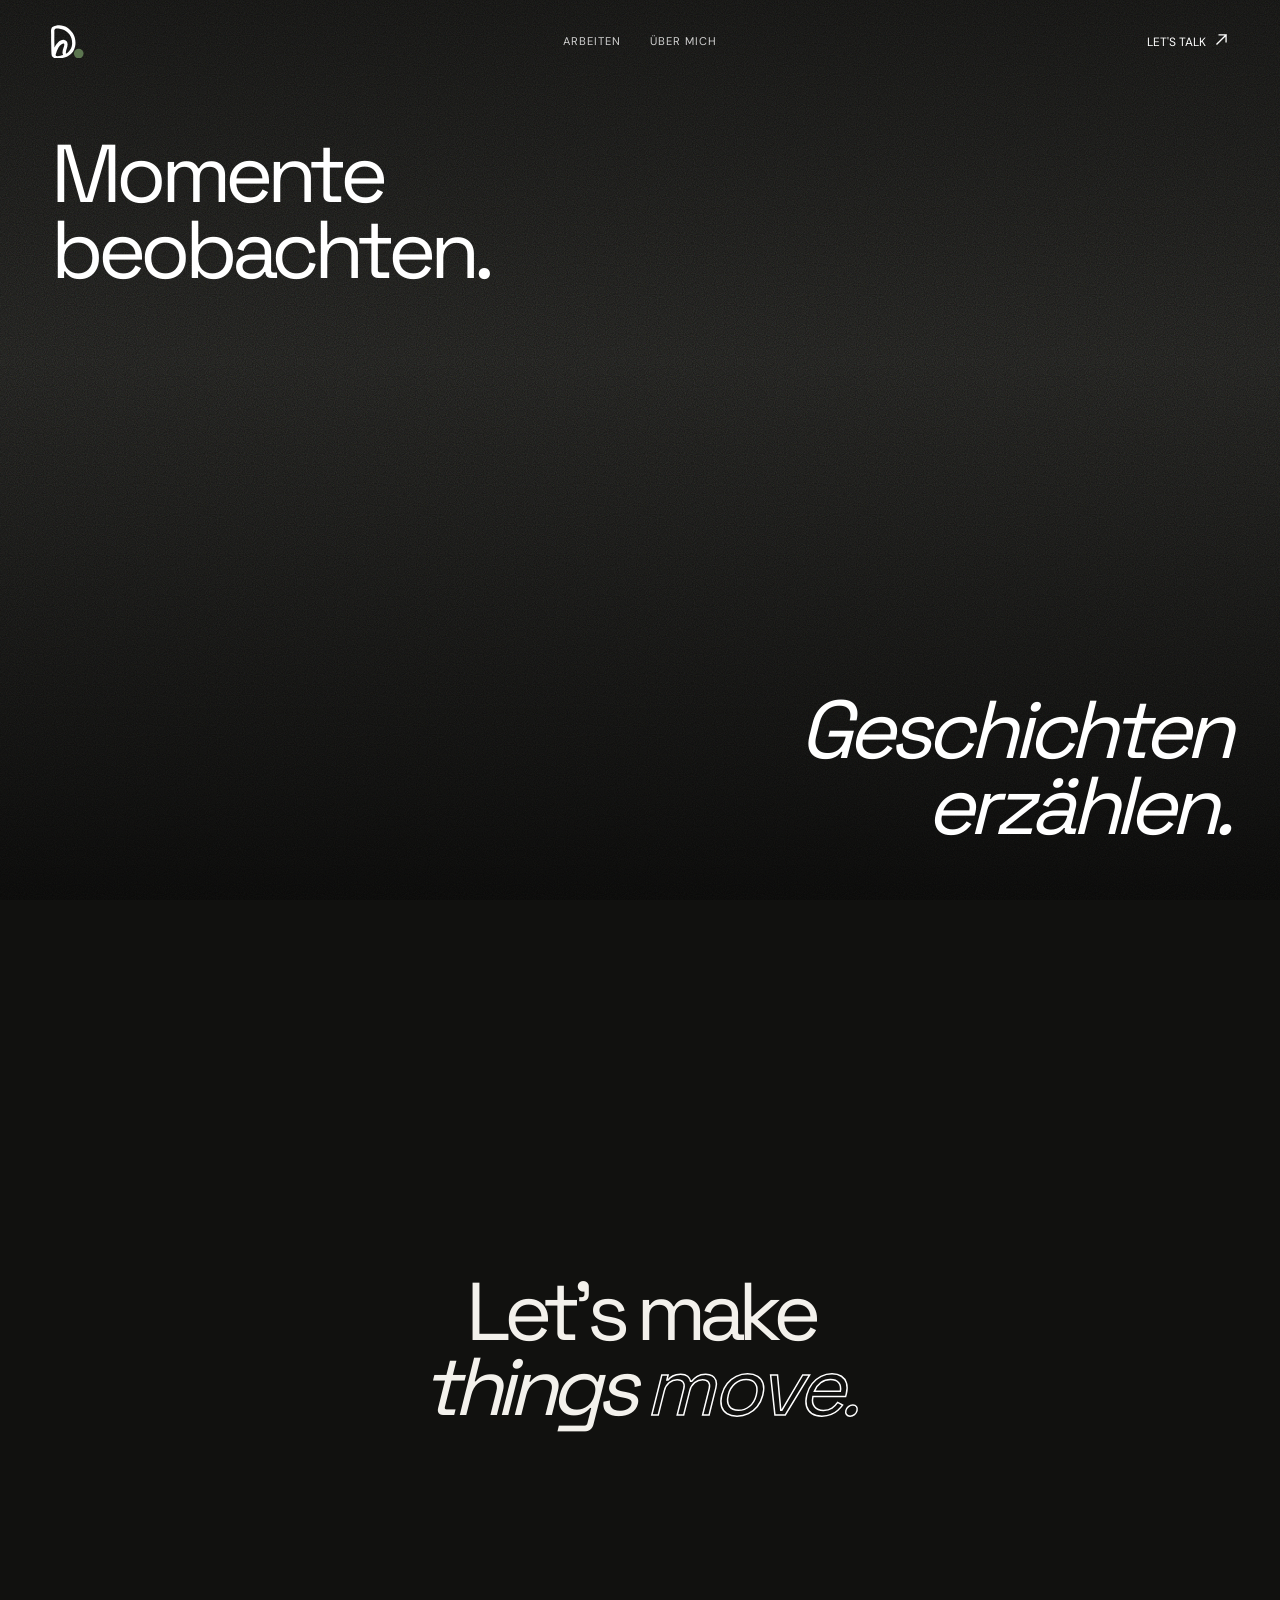
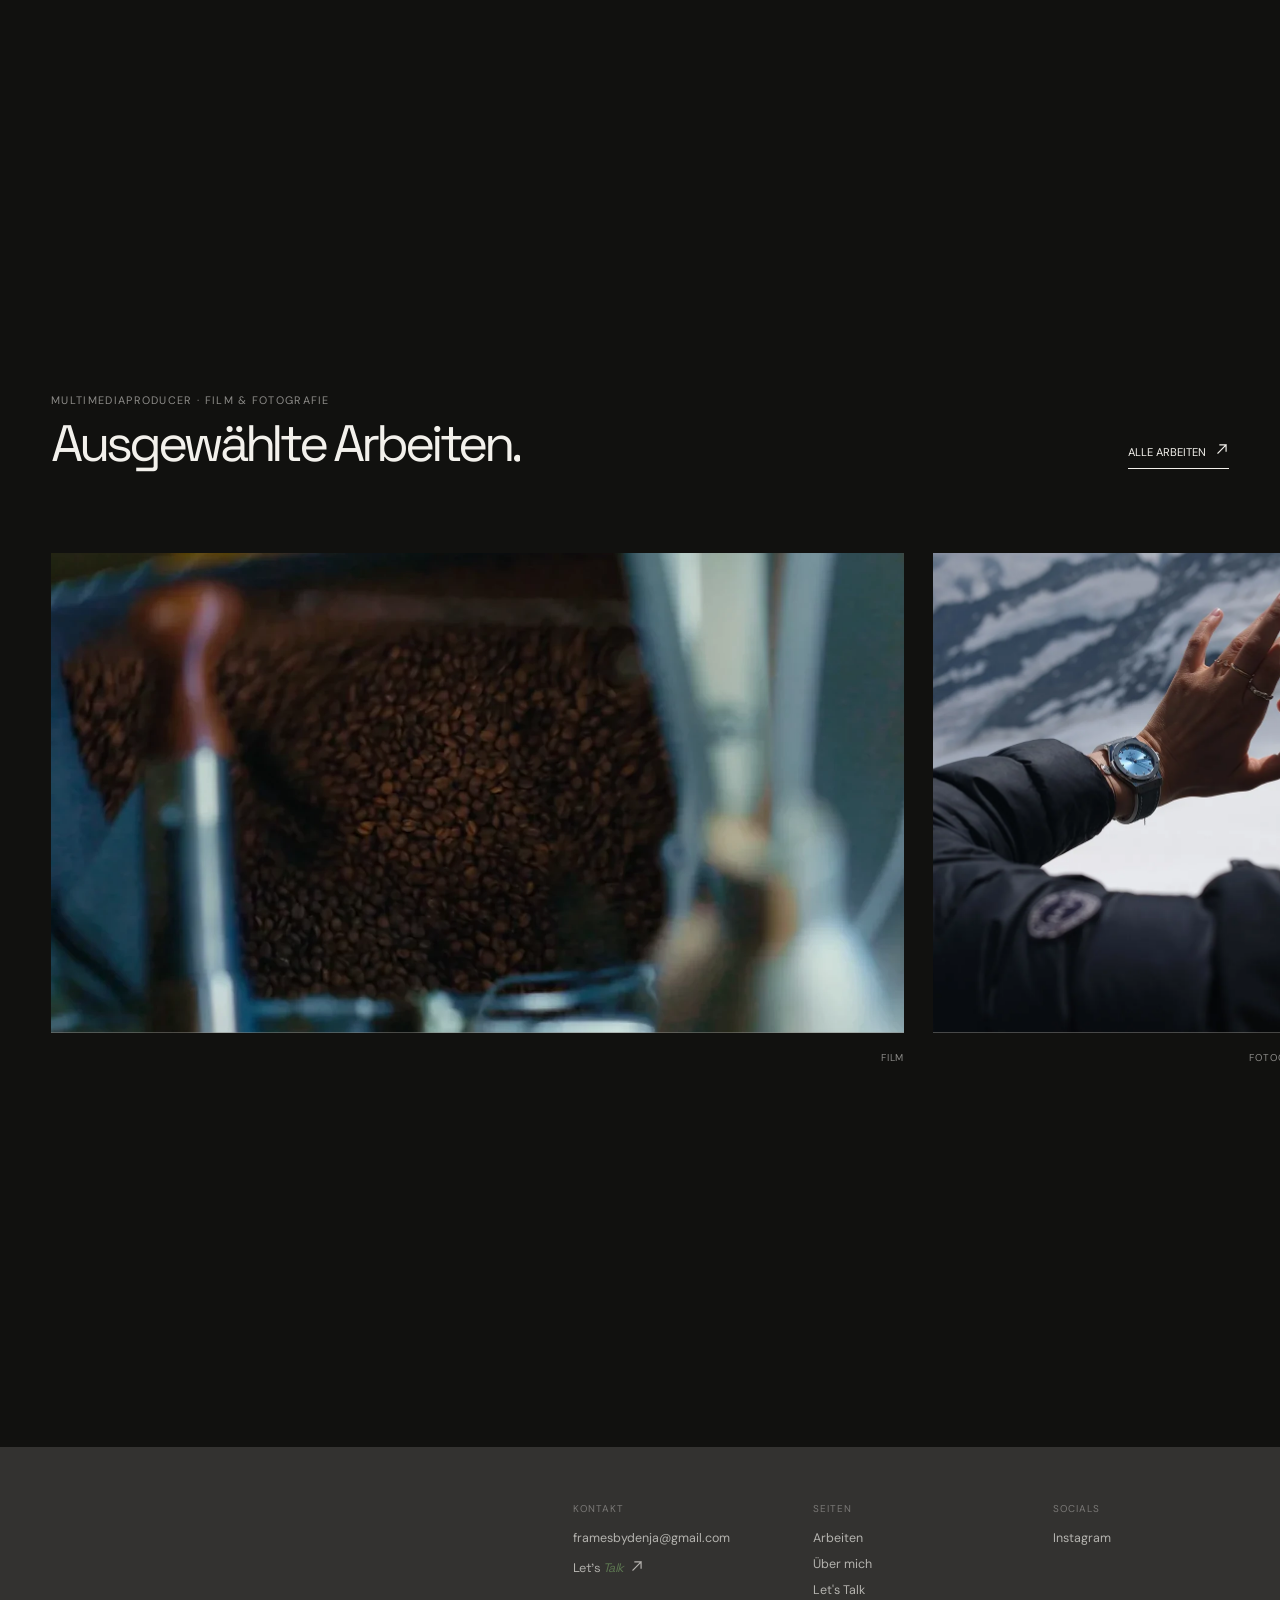
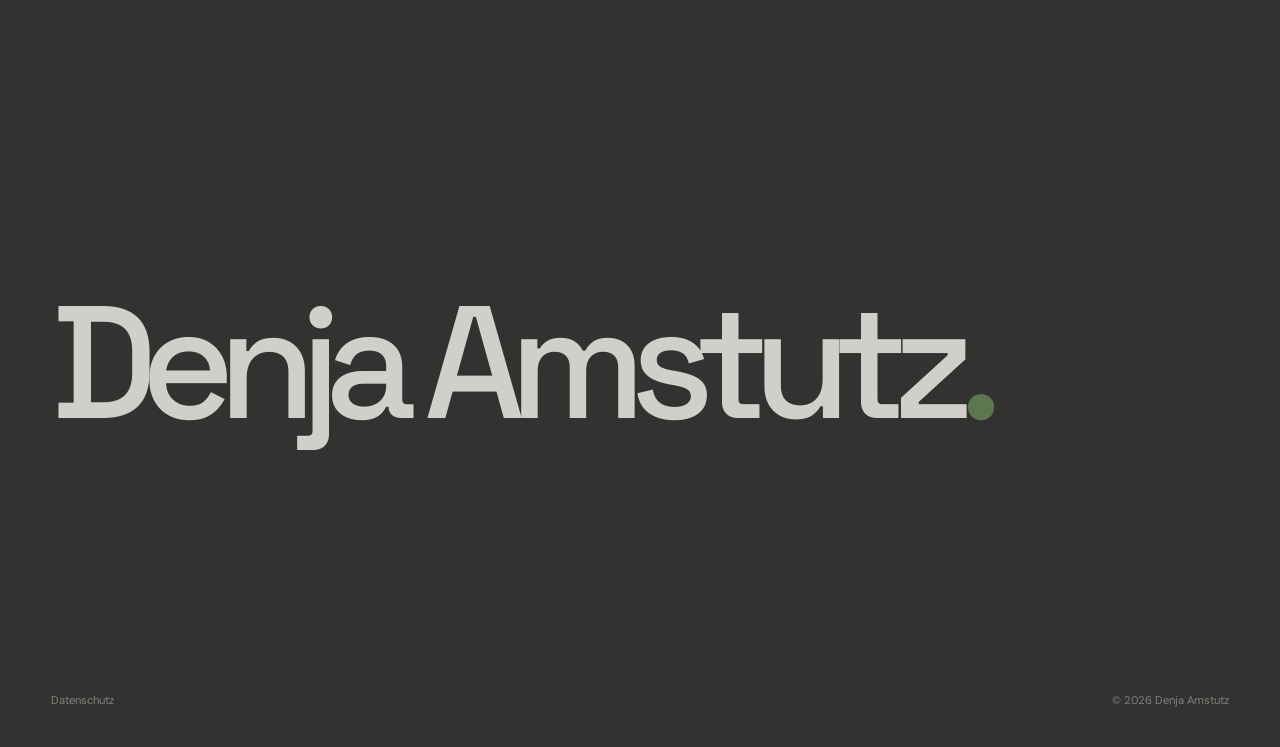
==== commit 30fe22cc: "Neues Logo und Let’s-Talk-Handschrift in Header, Favicon und Hover. Co-authored-by: Cursor <cursorag" ====
--- a/index.html
+++ b/index.html
@@ -14,7 +14,7 @@
 </head>
 <body class="home-page" id="top">
   <header class="site-header site-header--overlay">
-    <a class="wordmark" href="./" aria-label="Startseite">DA<span>.</span></a>
+    <a class="wordmark" href="./" aria-label="Startseite"><svg class="wordmark__logo" viewBox="0 0 869.09 889.33" fill="none" aria-hidden="true" width="32" height="33"><path fill="currentColor" fill-rule="evenodd" d="M106.39,885.95c-60.93-21.79-87.94-51.83-93.45-115.5-5.7-61.97-3.38-124.25-5.73-185.65-2.22-58.83-1.58-123.36-3.9-181.35-1.78-50.77.99-100.91,0-152.47.25-67.28-18.04-154.12,35.63-199.95C89.04,12.24,160.2.9,222.88.5c147.4,1.63,283.98,92.95,360.9,215.67,80.02,132.18,95.51,310.2,27.35,450.16-91.32,186.52-291.08,234.69-504.3,219.77L106.39,885.95Z M442.95,505.19c-2.18-58.5-37.06-101.72-86.85-110.17-61.57-10.45-122.4,23.99-169.51,69.21-38.15,36.59-70.47,79.83-94.31,130.06l-2.37-119.39c-2.5-106.21-.3-186.81-.52-289.52l-.2-51.04c16.01-70.29,130.35-42.87,204.3-22.14,78.74,22.04,149.06,71.78,201.17,140.78,49.78,65.95,71.15,149.26,69.47,234.69-2.39,122.58-69.2,217.6-164.1,275.37C380.83,679.23,446.8,608.67,442.95,505.19Z M329.91,614.32c-18.88,57.92-37.48,129.81-6.32,183.45-60.31,19.2-209.2,60.91-199.22-7.46,16.83-68.83,41.44-132.08,76.05-190.91,23.82-40.52,53.05-75.21,92.65-95.32,16.95-8.62,37.36-16.08,55-8.13C367.14,504.52,341,580.33,329.91,614.32Z"/><circle class="wordmark__dot" cx="740.1" cy="760.34" r="128.5"/></svg></a>
     <nav class="main-nav" aria-label="Hauptnavigation">
       <a class="nav-link" href="arbeiten/">Arbeiten</a>
       <a class="nav-link" href="ueber-mich/">Über mich</a>
--- a/css/style.css
+++ b/css/style.css
@@ -38,8 +38,23 @@
 .section-pad { padding-left: var(--page-pad); padding-right: var(--page-pad); }
 .site-header { align-items: center; display: grid; grid-template-columns: 1fr auto 1fr; height: 5.2rem; padding: 0 var(--page-pad); position: relative; z-index: 5; }
 .site-header--overlay { color: var(--white); position: absolute; top: 0; width: 100%; }
-.wordmark { font-family: var(--display); font-size: 1.55rem; font-weight: 600; justify-self: start; letter-spacing: -.08em; }
-.wordmark span { color: var(--accent); }
+.wordmark {
+  align-items: center;
+  color: var(--ink);
+  display: inline-flex;
+  height: 2.1rem;
+  justify-self: start;
+  position: relative;
+  width: 2.05rem;
+}
+.wordmark__logo {
+  display: block;
+  height: 100%;
+  width: auto;
+}
+.wordmark__dot { fill: var(--accent); }
+.site-header--overlay .wordmark { color: var(--white); }
+body.is-menu-open .site-header--overlay .wordmark { color: var(--ink); }
 .main-nav { display: flex; gap: 1.8rem; justify-self: center; }
 .nav-link { color: rgba(17, 17, 15, .7); font-size: .7rem; letter-spacing: .09em; position: relative; text-transform: uppercase; }
 .site-header--overlay .nav-link,
@@ -73,10 +88,10 @@
 }
 .header-contact__script,
 .page-footer__cta-script {
-  aspect-ratio: 2021 / 301;
+  aspect-ratio: 1331.3 / 426.23;
   background: currentColor;
-  mask: url("../assets/images/Lets_Talk_Handschrift_LochbeiA.svg") center / contain no-repeat;
-  -webkit-mask: url("../assets/images/Lets_Talk_Handschrift_LochbeiA.svg") center / contain no-repeat;
+  mask: url("../assets/images/Lets_Talk_Handschrif.svg") center / contain no-repeat;
+  -webkit-mask: url("../assets/images/Lets_Talk_Handschrif.svg") center / contain no-repeat;
   opacity: 0;
   pointer-events: none;
   position: absolute;
@@ -89,11 +104,13 @@
   top: 50%;
   transform: translateY(-42%);
 }
-.header-contact:hover .header-contact__label { opacity: 0; }
-.header-contact:hover .header-contact__label .icon-arrow { transform: translate(3px, -3px); }
-.header-contact:hover .header-contact__script { opacity: 1; }
-.header-contact:hover { color: var(--accent); }
-.site-header--overlay .header-contact:hover { color: var(--accent); }
+@media (hover: hover) and (pointer: fine) {
+  .header-contact:hover .header-contact__label { opacity: 0; }
+  .header-contact:hover .header-contact__label .icon-arrow { transform: translate(3px, -3px); }
+  .header-contact:hover .header-contact__script { opacity: 1; }
+  .header-contact:hover { color: var(--accent); }
+  .site-header--overlay .header-contact:hover { color: var(--accent); }
+}
 .text-link span { display: inline-block; transition: transform .3s var(--ease); }
 .text-link:hover span { transform: translate(3px, -3px); }
 .icon-arrow {
@@ -417,11 +434,13 @@
   top: 50%;
   transform: translateY(-42%);
 }
-.page-footer__cta:hover { color: var(--accent); }
-.page-footer__cta:hover .page-footer__cta-label { opacity: 0; }
-.page-footer__cta:hover .page-footer__cta-label em { color: inherit; }
-.page-footer__cta:hover .page-footer__cta-label .icon-arrow { transform: translate(3px, -3px); }
-.page-footer__cta:hover .page-footer__cta-script { opacity: 1; }
+@media (hover: hover) and (pointer: fine) {
+  .page-footer__cta:hover { color: var(--accent); }
+  .page-footer__cta:hover .page-footer__cta-label { opacity: 0; }
+  .page-footer__cta:hover .page-footer__cta-label em { color: inherit; }
+  .page-footer__cta:hover .page-footer__cta-label .icon-arrow { transform: translate(3px, -3px); }
+  .page-footer__cta:hover .page-footer__cta-script { opacity: 1; }
+}
 .page-footer__mark {
   color: var(--white);
   display: block;
@@ -803,7 +822,7 @@
     padding-bottom: .85rem;
     padding-top: .85rem;
   }
-  .wordmark { font-size: 1.25rem; position: relative; z-index: 41; }
+  .wordmark { height: 1.75rem; position: relative; width: 1.7rem; z-index: 41; }
   .main-nav,
   .header-contact,
   .header-spacer { display: none; }
@@ -1215,7 +1234,18 @@
 .float-nav__link:hover,
 .float-nav__link:focus-visible { background: rgba(243, 241, 236, .1); color: #f3f1ec; outline: 0; }
 .float-nav__link.is-active { background: rgba(243, 241, 236, .12); color: #f3f1ec; }
-.float-nav__home { font-family: var(--display); font-size: 1rem; font-weight: 600; letter-spacing: -.06em; padding-inline: .9rem; text-transform: none; }
+.float-nav__home {
+  align-items: center;
+  color: #f3f1ec;
+  display: inline-flex;
+  height: 2.55rem;
+  justify-content: center;
+  padding-inline: .85rem;
+  text-transform: none;
+  width: auto;
+}
+.float-nav__home .wordmark__logo { display: block; height: 1.85rem; width: auto; }
+.float-nav__home .wordmark__dot { fill: var(--accent); }
 .float-nav__cta { background: #f3f1ec; color: #11110f; margin-left: .25rem; }
 .float-nav__cta:hover,
 .float-nav__cta:focus-visible { background: var(--accent); color: #fff; }
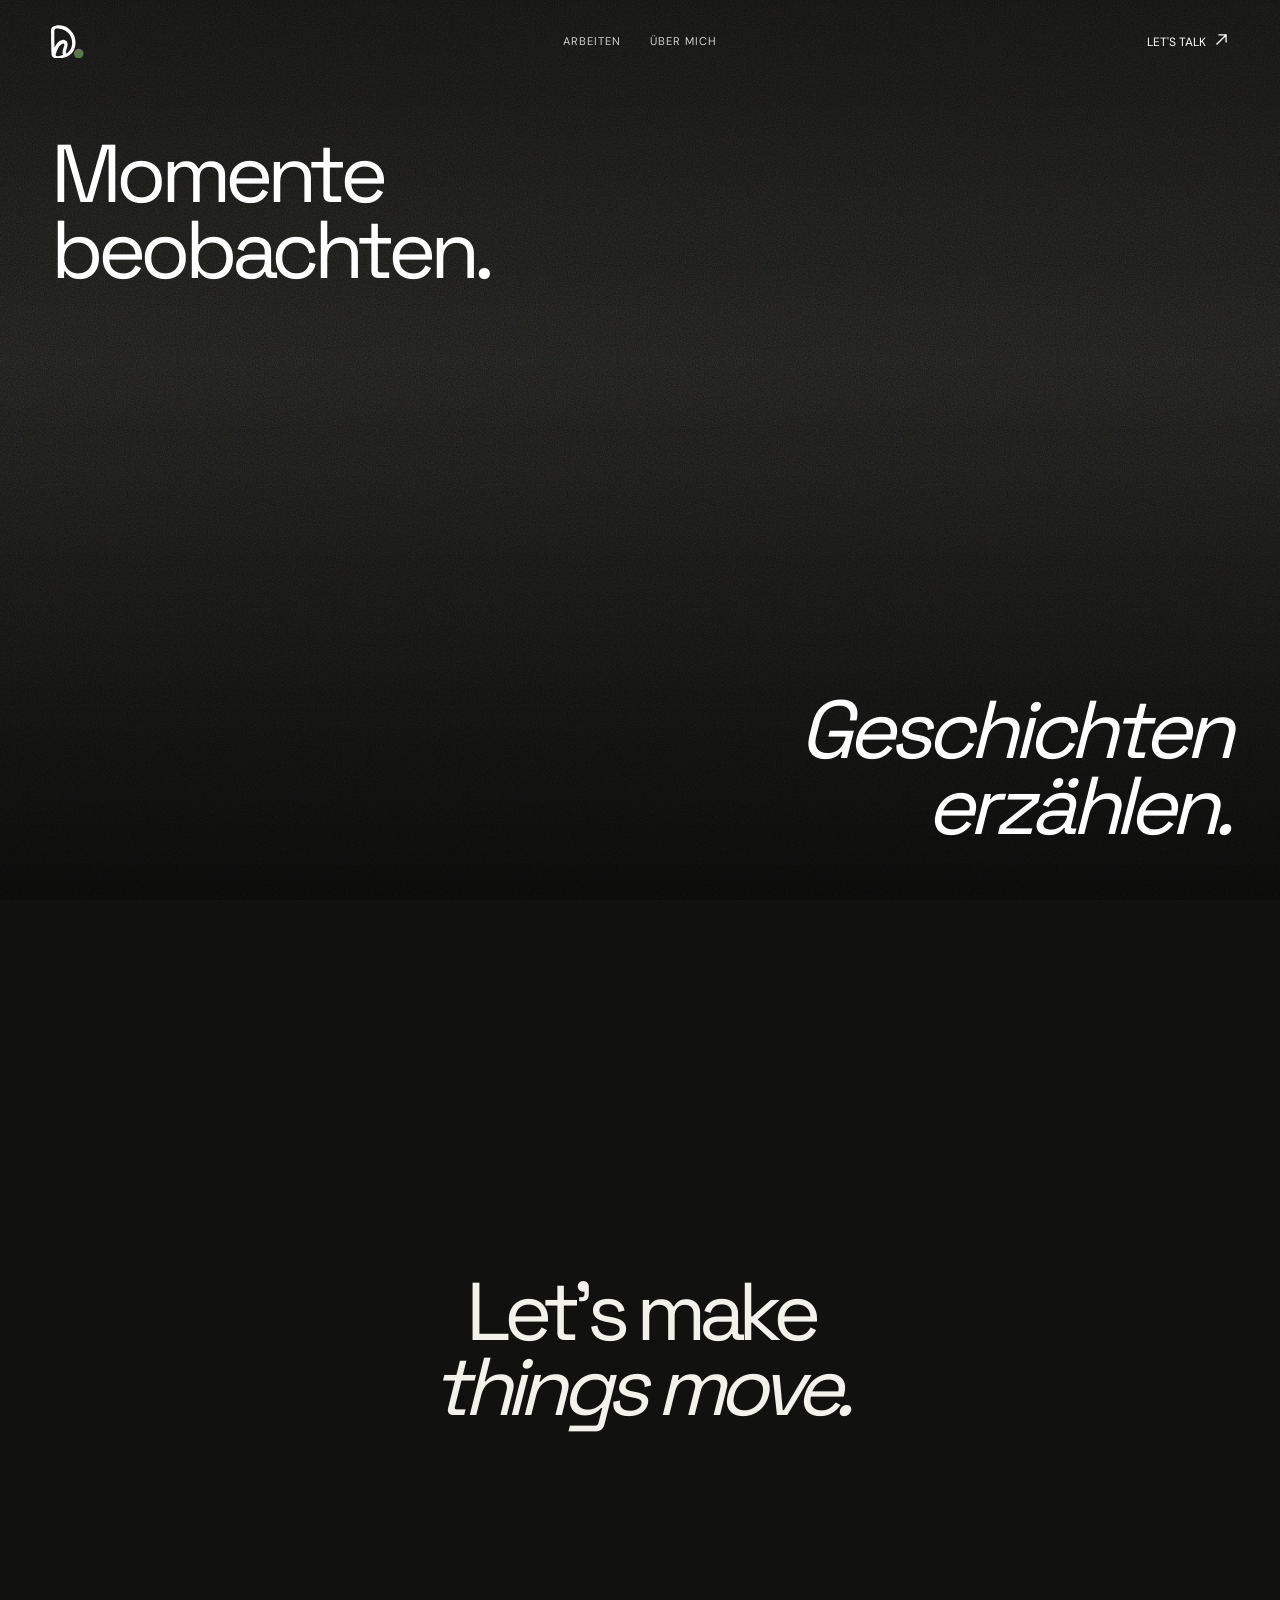
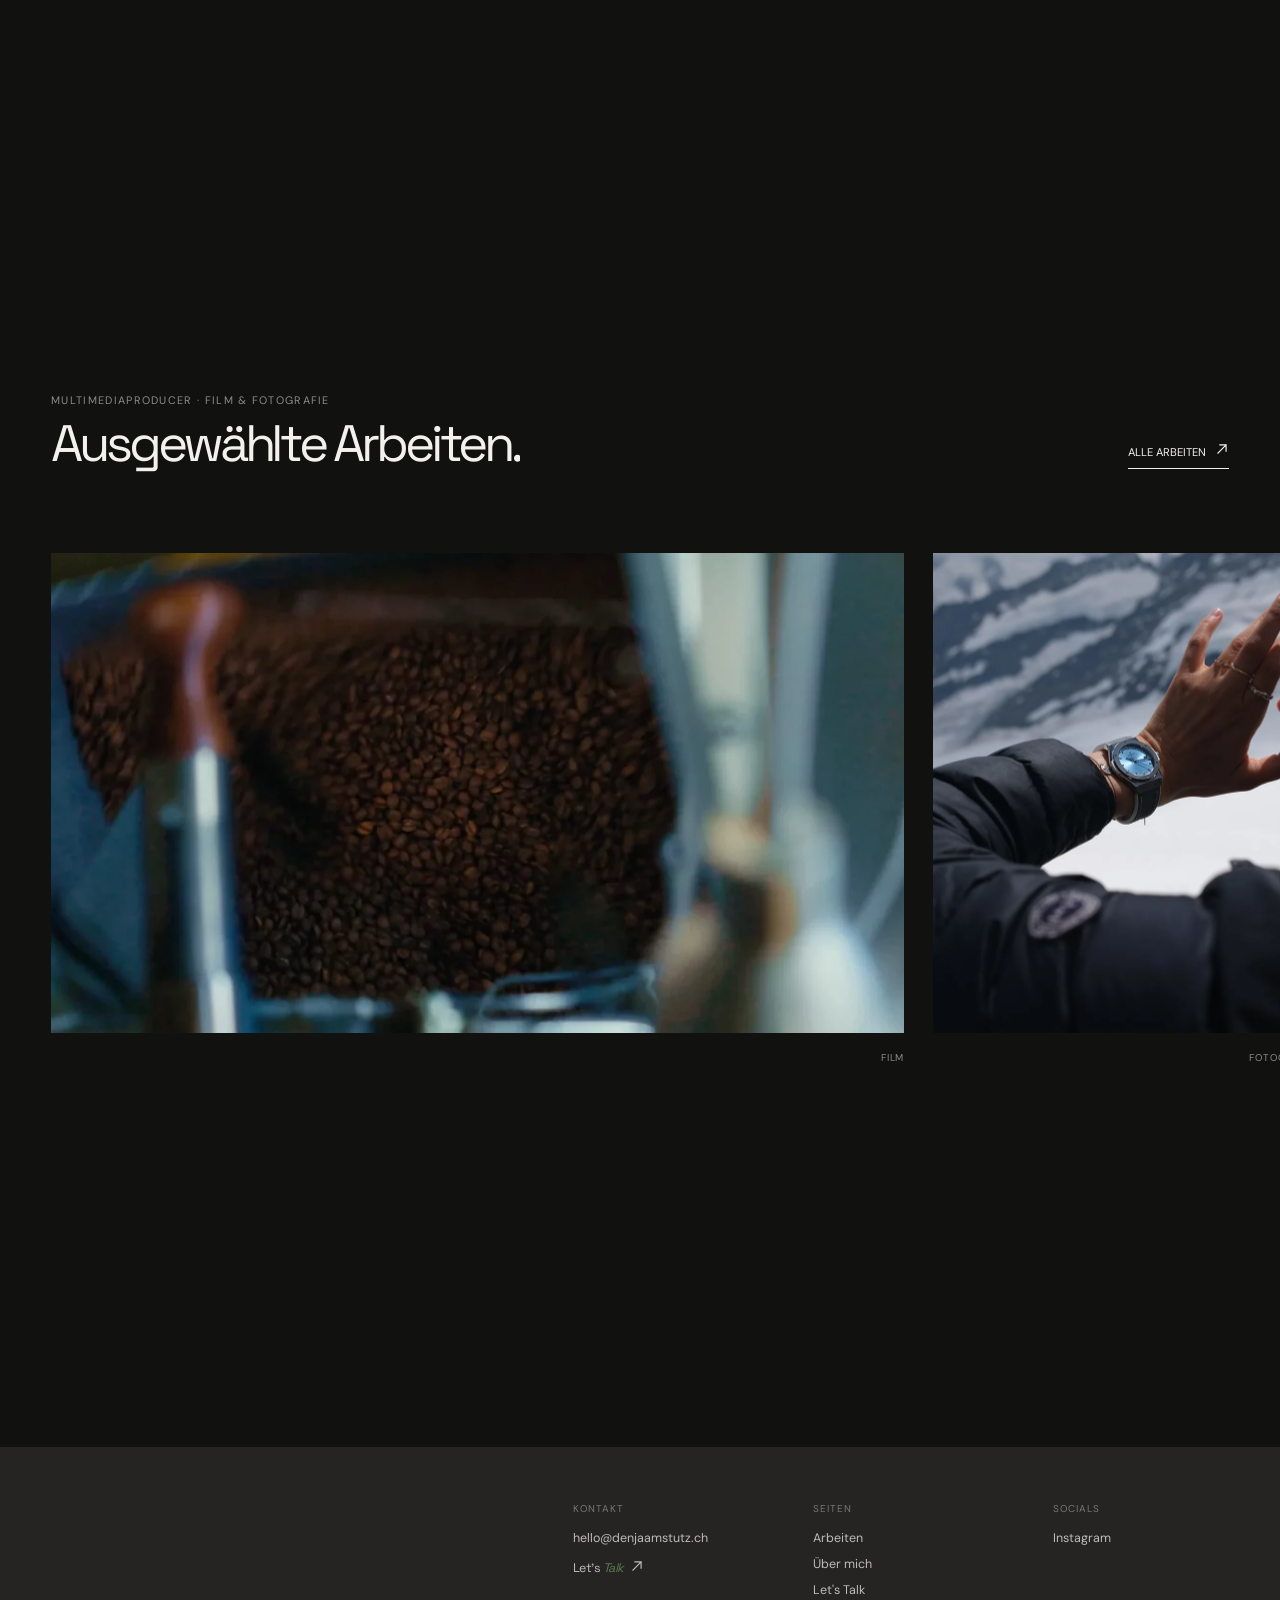
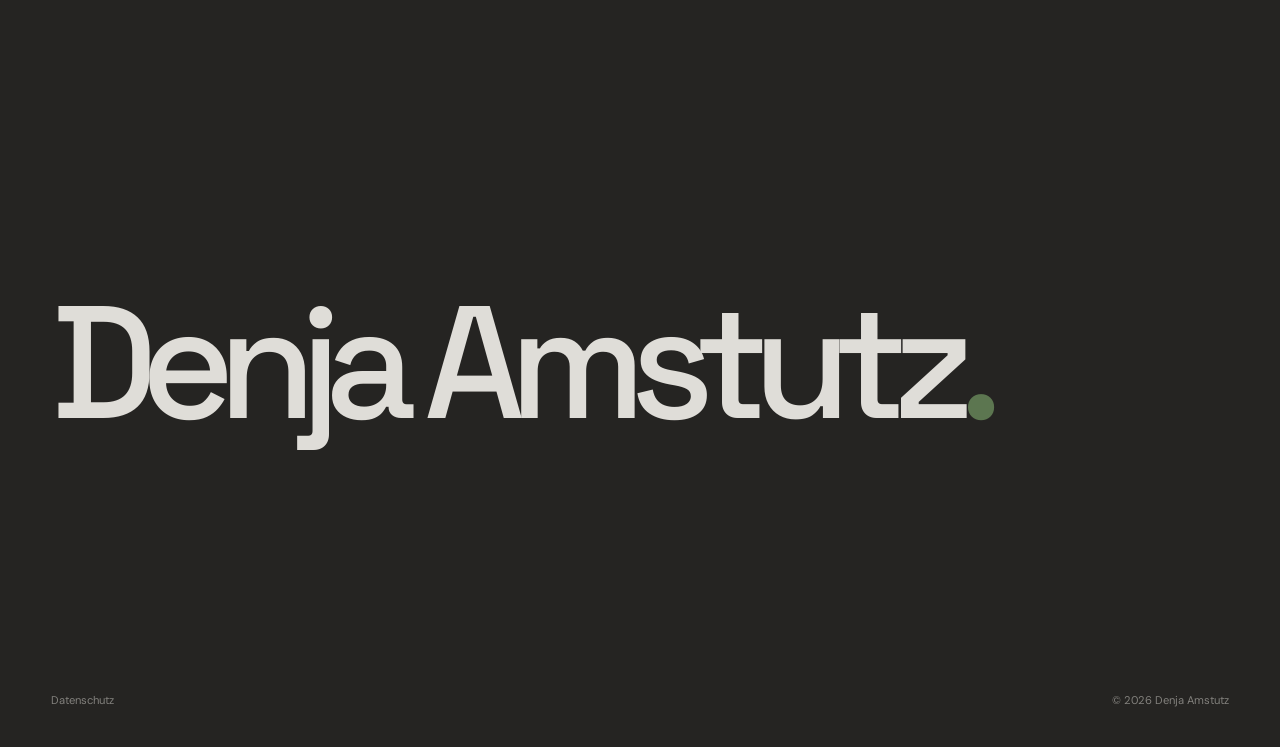
==== commit 8f71162b: "Unterschrift-Animation im Danke-Popup, neue E-Mail und Doku-Screenshots. Co-authored-by: Cursor <cur" ====
--- a/index.html
+++ b/index.html
@@ -30,7 +30,7 @@
       <a class="mobile-menu__link" href="kontakt/">Let's Talk</a>
     </nav>
     <div class="mobile-menu__bar">
-      <a class="text-link" href="mailto:framesbydenja@gmail.com">framesbydenja@gmail.com</a>
+      <a class="text-link" href="mailto:hello@denjaamstutz.ch">hello@denjaamstutz.ch</a>
       <a class="text-link" href="https://www.instagram.com/framesbydenja/" target="_blank" rel="noreferrer">Instagram</a>
     </div>
   </div>
@@ -53,7 +53,7 @@
     </section>
 
     <section class="home-intro section-pad" aria-labelledby="intro-title">
-      <p class="statement__title split-title reveal" id="intro-title"><span>Let's make</span><em>things <span class="hero__move">move.</span></em></p>
+      <p class="statement__title split-title reveal" id="intro-title"><span>Let's make</span><em>things move.</em></p>
     </section>
 
     <section class="home-works section-pad" aria-labelledby="works-title">
@@ -95,7 +95,7 @@
       <div class="page-footer__meta">
         <div class="page-footer__col">
           <p class="page-footer__label">Kontakt</p>
-          <a class="page-footer__mail" href="mailto:framesbydenja@gmail.com">framesbydenja@gmail.com <span>E-Mail</span></a>
+          <a class="page-footer__mail" href="mailto:hello@denjaamstutz.ch">hello@denjaamstutz.ch <span>E-Mail</span></a>
           <a class="page-footer__cta" href="kontakt/"><span class="page-footer__cta-label">Let's <em>Talk</em> <span class="icon-arrow" aria-hidden="true"></span></span><span class="page-footer__cta-script" aria-hidden="true"></span></a>
           <a class="page-footer__ig" href="https://www.instagram.com/framesbydenja/" target="_blank" rel="noreferrer">@framesbydenja <span>Instagram</span></a>
         </div>
--- a/css/style.css
+++ b/css/style.css
@@ -144,7 +144,6 @@
 .hero h1 { font-family: var(--display); font-size: clamp(3rem, 6.4vw, 6.4rem); font-weight: 400; letter-spacing: -.075em; line-height: .93; margin-bottom: 0; }
 em { font-style: italic; }
 .hero h1 em { color: #fff; text-align: right; }
-.hero__move { -webkit-text-fill-color: transparent; -webkit-text-stroke: clamp(1.5px, .018em, 3px) #fff; color: transparent; letter-spacing: -.04em; }
 .page-title em { color: inherit; }
 
 .home-page { --footer-reveal: 100svh; }
@@ -199,7 +198,14 @@
 .home-works__grid { display: grid; gap: clamp(2rem, 4vw, 3.5rem) clamp(1.25rem, 2.2vw, 2rem); grid-template-columns: repeat(3, minmax(0, 1fr)); }
 .home-work { color: inherit; display: block; }
 .home-work--mobile { display: none; }
-.home-work__media { aspect-ratio: 16 / 9; background: #d8d4cc; overflow: hidden; position: relative; }
+.home-work__media {
+  aspect-ratio: 16 / 9;
+  background: #d8d4cc;
+  isolation: isolate;
+  overflow: hidden;
+  position: relative;
+  transform: translateZ(0);
+}
 .home-work__media video { height: 100%; inset: 0; object-fit: cover; position: absolute; width: 100%; }
 .home-work__media img { height: 100%; object-fit: cover; position: relative; transition: filter 1.35s var(--ease), opacity .45s var(--ease), transform 1.35s var(--ease); width: 100%; z-index: 1; }
 .home-work:hover .home-work__media img { filter: brightness(.84) saturate(1.04); transform: scale(1.035); }
@@ -1259,8 +1265,7 @@
 .thanks.is-open .thanks__panel { clip-path: inset(0 round var(--lb-radius)); }
 .thanks__eyebrow,
 .thanks__title,
-.thanks__text,
-.thanks__script { opacity: 0; transform: translateY(.9rem); transition: opacity .7s var(--ease), transform .7s var(--ease); }
+.thanks__text { opacity: 0; transform: translateY(.9rem); transition: opacity .7s var(--ease), transform .7s var(--ease); }
 .thanks.is-open :is(.thanks__eyebrow, .thanks__title, .thanks__text) { opacity: 1; transform: none; }
 .thanks.is-open .thanks__eyebrow { transition-delay: .35s; }
 .thanks.is-open .thanks__title { transition-delay: .45s; }
@@ -1268,11 +1273,49 @@
 .thanks__eyebrow { color: rgba(243, 241, 236, .55); font-size: .62rem; letter-spacing: .14em; margin: 0 0 1.2rem; text-transform: uppercase; }
 .thanks__title { font-family: var(--display); font-size: clamp(2.2rem, 6vw, 3.6rem); font-weight: 400; letter-spacing: -.07em; line-height: 1; margin: 0 0 1.2rem; }
 .thanks__text { color: rgba(243, 241, 236, .75); font-size: .92rem; line-height: 1.6; margin: 0; max-width: 26rem; }
-.thanks__script { aspect-ratio: 1004.35 / 749.91; display: block; height: clamp(4.5rem, 11vw, 6rem); margin-top: 1.8rem; opacity: 1; transform: none; transition: none; width: auto; }
+.thanks__script-wrap {
+  margin-top: 1.8rem;
+}
+.thanks__script {
+  aspect-ratio: 1003.35 / 751.46;
+  color: var(--accent);
+  display: block;
+  height: clamp(4.5rem, 11vw, 6rem);
+  overflow: visible;
+  width: auto;
+}
+.thanks__mask-path {
+  fill: none;
+  stroke: #fff;
+  stroke-dasharray: 1;
+  stroke-dashoffset: 1;
+  stroke-linecap: round;
+  stroke-linejoin: round;
+  stroke-miterlimit: 10;
+  stroke-width: 25;
+}
+.thanks.is-open .thanks__mask-path {
+  animation: thanks-write 2.6s ease-in-out 1.1s forwards;
+}
+.thanks.is-open .thanks__mask-path--dot {
+  animation-delay: 3.45s;
+  animation-duration: .4s;
+}
+.thanks__script.is-drawn .thanks__mask-path {
+  animation: none;
+  stroke-dashoffset: 0;
+}
+@keyframes thanks-write {
+  to { stroke-dashoffset: 0; }
+}
 .thanks__close { align-items: center; background: none; border: 1px solid rgba(243, 241, 236, .2); border-radius: 50%; color: inherit; cursor: pointer; display: flex; font-size: 1.4rem; height: 2.5rem; justify-content: center; line-height: 1; position: absolute; right: 1rem; top: 1rem; transition: background .3s var(--ease); width: 2.5rem; }
 .thanks__close:hover,
 .thanks__close:focus-visible { background: rgba(243, 241, 236, .12); outline: 0; }
-@media (prefers-reduced-motion: reduce) { .thanks__panel, .thanks__script { clip-path: none !important; transition: none; } .thanks__eyebrow, .thanks__title, .thanks__text { transform: none; } }
+@media (prefers-reduced-motion: reduce) {
+  .thanks__panel { clip-path: none !important; transition: none; }
+  .thanks__eyebrow, .thanks__title, .thanks__text { transform: none; }
+  .thanks__mask-path { animation: none !important; stroke-dashoffset: 0; }
+}
 
 /* Hero-Titel: erster Block oben links, zweiter Block unten rechts */
 .hero__content { height: 100%; max-width: none; padding-top: clamp(6.5rem, 12vw, 8.5rem); right: 0; top: 0; }
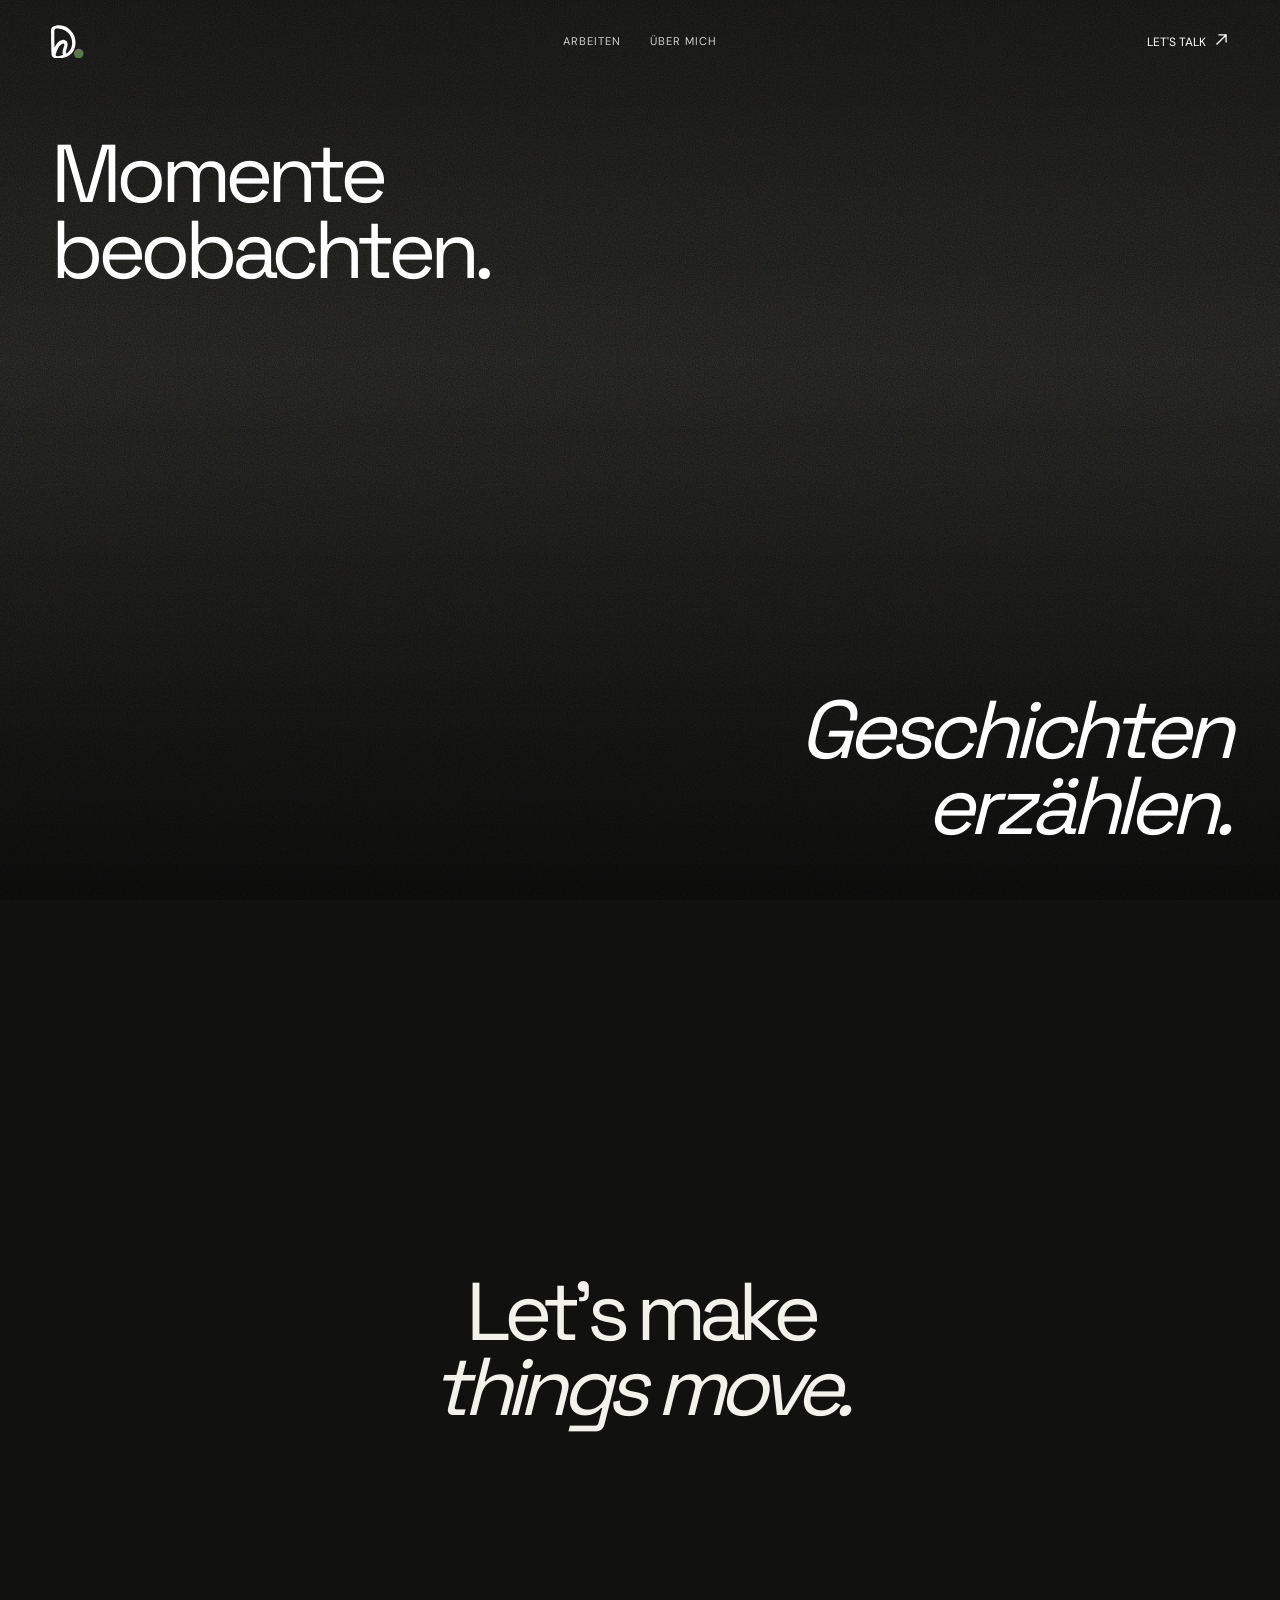
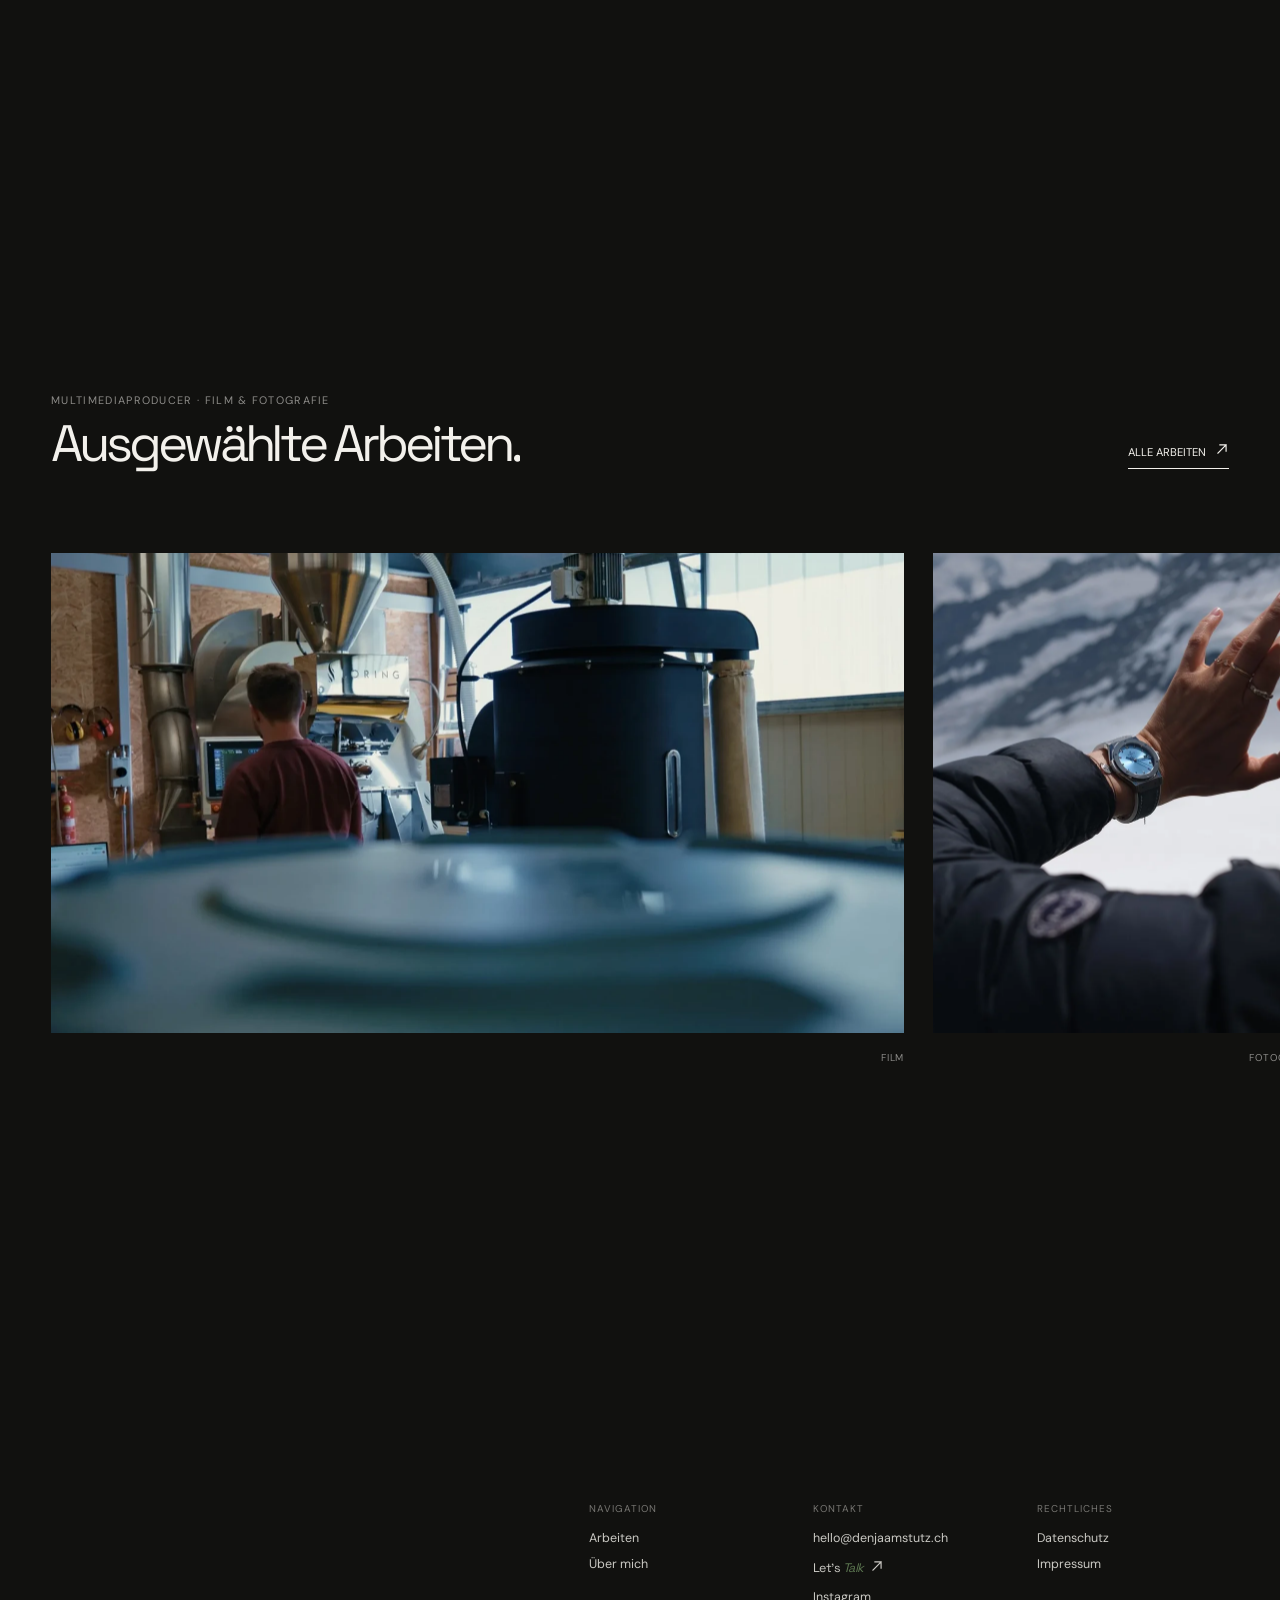
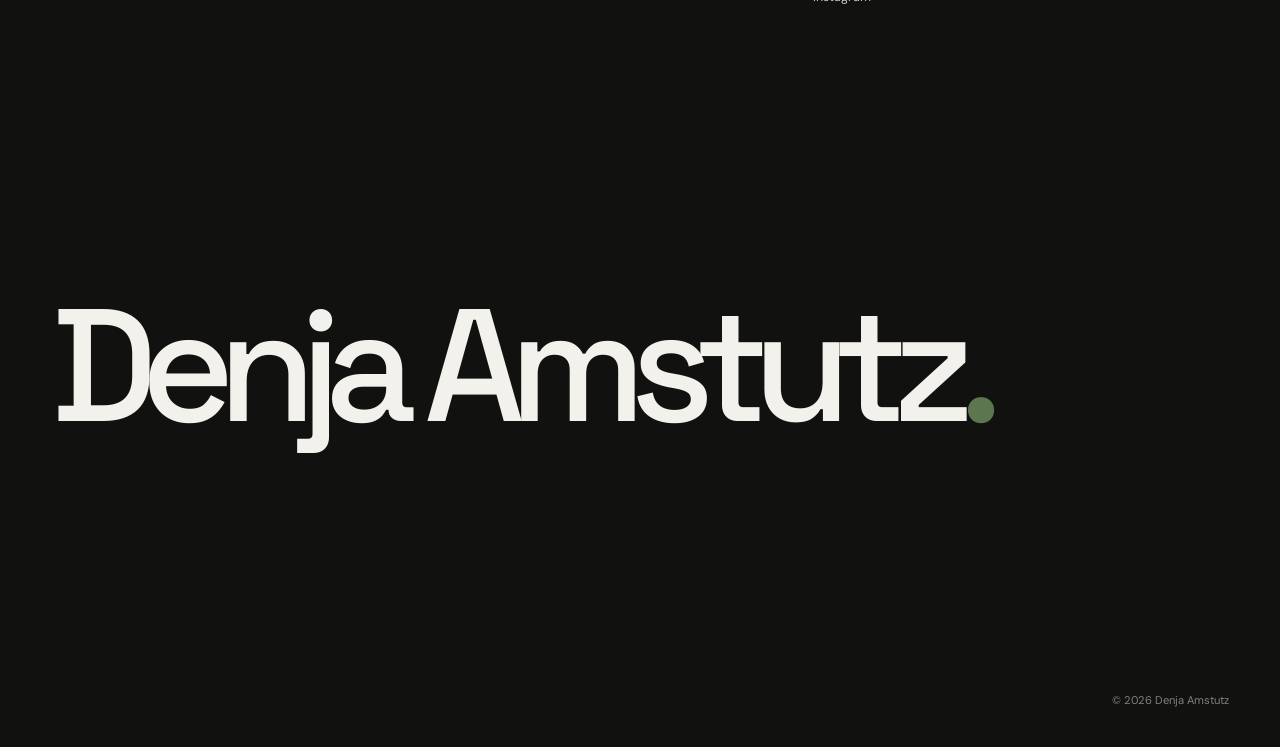
==== commit 1208f0b8: "Footer neu strukturiert, Projekt-Deep-Links und Simon-Hover-Vorschau. Co-authored-by: Cursor <cursor" ====
--- a/index.html
+++ b/index.html
@@ -13,6 +13,7 @@
   <script src="js/main.js" defer></script>
 </head>
 <body class="home-page" id="top">
+  <!-- Site header: Logo, Hauptnav, Kontakt -->
   <header class="site-header site-header--overlay">
     <a class="wordmark" href="./" aria-label="Startseite"><svg class="wordmark__logo" viewBox="0 0 869.09 889.33" fill="none" aria-hidden="true" width="32" height="33"><path fill="currentColor" fill-rule="evenodd" d="M106.39,885.95c-60.93-21.79-87.94-51.83-93.45-115.5-5.7-61.97-3.38-124.25-5.73-185.65-2.22-58.83-1.58-123.36-3.9-181.35-1.78-50.77.99-100.91,0-152.47.25-67.28-18.04-154.12,35.63-199.95C89.04,12.24,160.2.9,222.88.5c147.4,1.63,283.98,92.95,360.9,215.67,80.02,132.18,95.51,310.2,27.35,450.16-91.32,186.52-291.08,234.69-504.3,219.77L106.39,885.95Z M442.95,505.19c-2.18-58.5-37.06-101.72-86.85-110.17-61.57-10.45-122.4,23.99-169.51,69.21-38.15,36.59-70.47,79.83-94.31,130.06l-2.37-119.39c-2.5-106.21-.3-186.81-.52-289.52l-.2-51.04c16.01-70.29,130.35-42.87,204.3-22.14,78.74,22.04,149.06,71.78,201.17,140.78,49.78,65.95,71.15,149.26,69.47,234.69-2.39,122.58-69.2,217.6-164.1,275.37C380.83,679.23,446.8,608.67,442.95,505.19Z M329.91,614.32c-18.88,57.92-37.48,129.81-6.32,183.45-60.31,19.2-209.2,60.91-199.22-7.46,16.83-68.83,41.44-132.08,76.05-190.91,23.82-40.52,53.05-75.21,92.65-95.32,16.95-8.62,37.36-16.08,55-8.13C367.14,504.52,341,580.33,329.91,614.32Z"/><circle class="wordmark__dot" cx="740.1" cy="760.34" r="128.5"/></svg></a>
     <nav class="main-nav" aria-label="Hauptnavigation">
@@ -36,6 +37,7 @@
   </div>
 
   <main>
+    <!-- Hero mit Video-Loop -->
     <section class="hero" aria-labelledby="hero-title">
       <div class="hero__stage">
         <video class="hero__video is-active" autoplay muted playsinline preload="auto" data-hero-clip>
@@ -52,10 +54,12 @@
       </div>
     </section>
 
+    <!-- Statement zwischen Hero und Arbeiten -->
     <section class="home-intro section-pad" aria-labelledby="intro-title">
       <p class="statement__title split-title reveal" id="intro-title"><span>Let's make</span><em>things move.</em></p>
     </section>
 
+    <!-- Ausgewählte Arbeiten (Links zu Projekt-Platzhaltern) -->
     <section class="home-works section-pad" aria-labelledby="works-title">
       <div class="section-heading reveal">
         <div>
@@ -65,23 +69,23 @@
         <a class="text-link" href="arbeiten/">Alle Arbeiten <span class="icon-arrow" aria-hidden="true"></span></a>
       </div>
       <div class="home-works__grid">
-        <a class="home-work reveal" href="arbeiten/">
-          <div class="home-work__media"><video muted loop playsinline preload="metadata" src="assets/videos/simon-kaffee-hd.mp4"></video><img src="assets/images/Still_Simons_Kaffee_Cover.webp" alt="Geröstete Kaffeebohnen in Bewegung, Still aus dem Film Beim Kaffee mit Simon" loading="lazy"></div>
+        <a class="home-work reveal" href="arbeiten/#simons-kaffee">
+          <div class="home-work__media"><video muted loop playsinline preload="metadata" src="assets/videos/simon-kaffee-preview.mp4"></video><img src="assets/images/Still_Simons_Kaffee_Cover.webp" alt="Simon an der Loring-Röstmaschine in der Rösterei Frutigen" loading="lazy"></div>
           <div class="home-work__meta"><h3>Simon's Kaffee Rösterei</h3><span>Film</span></div>
         </a>
-        <a class="home-work reveal" href="arbeiten/">
+        <a class="home-work reveal" href="arbeiten/#hublot">
           <div class="home-work__media"><img src="assets/images/Special_Edition_Hublot_4.webp" alt="Hublot Special Edition am Handgelenk vor den Bergen" loading="lazy"></div>
           <div class="home-work__meta"><h3>Kirchhofer x Hublot Special Edition</h3><span>Fotografie</span></div>
         </a>
-        <a class="home-work reveal" href="arbeiten/">
+        <a class="home-work reveal" href="arbeiten/#kanzlei">
           <div class="home-work__media"><img src="assets/images/Gruppenfoto_Kanzlei_final.webp" alt="Teambild der drei Anwältinnen und Anwälte einer Kanzlei" loading="lazy"></div>
           <div class="home-work__meta"><h3>Kanzlei-Portraits</h3><span>Fotografie</span></div>
         </a>
-        <a class="home-work reveal" href="arbeiten/">
+        <a class="home-work reveal" href="arbeiten/#berlin">
           <div class="home-work__media"><img src="assets/images/Still_Berlin_Cover.webp" alt="Hassan im Späti 47, Still aus dem Film Berlin im Vorbeifahren" loading="lazy"></div>
           <div class="home-work__meta"><h3>Berlin im Vorbeifahren</h3><span>Film</span></div>
         </a>
-        <a class="home-work home-work--mobile reveal" href="arbeiten/">
+        <a class="home-work home-work--mobile reveal" href="arbeiten/#bvlgari">
           <div class="home-work__media"><img src="assets/images/Still_Bvlgari_Start-2048x1152.webp" alt="Golfplatz mit See und Pilatus, Still vom Bvlgari Event in Meggen" loading="lazy"></div>
           <div class="home-work__meta"><h3>Bvlgari Golf Turnier 2026</h3><span>Event-Recap</span></div>
         </a>
@@ -90,29 +94,29 @@
 
   </main>
 
+  <!-- Footer: Navigation | Kontakt | Rechtliches -->
   <footer class="page-footer page-footer--reveal">
     <div class="page-footer__stage section-pad">
       <div class="page-footer__meta">
-        <div class="page-footer__col">
+        <nav class="page-footer__col page-footer__col--nav" aria-label="Footer-Navigation">
+          <p class="page-footer__label">Navigation</p>
+          <a href="arbeiten/">Arbeiten</a>
+          <a href="ueber-mich/">Über mich</a>
+        </nav>
+        <div class="page-footer__col page-footer__col--contact">
           <p class="page-footer__label">Kontakt</p>
           <a class="page-footer__mail" href="mailto:hello@denjaamstutz.ch">hello@denjaamstutz.ch <span>E-Mail</span></a>
           <a class="page-footer__cta" href="kontakt/"><span class="page-footer__cta-label">Let's <em>Talk</em> <span class="icon-arrow" aria-hidden="true"></span></span><span class="page-footer__cta-script" aria-hidden="true"></span></a>
-          <a class="page-footer__ig" href="https://www.instagram.com/framesbydenja/" target="_blank" rel="noreferrer">@framesbydenja <span>Instagram</span></a>
+          <a class="page-footer__ig" href="https://www.instagram.com/framesbydenja/" target="_blank" rel="noreferrer">Instagram</a>
         </div>
-        <div class="page-footer__col page-footer__col--pages">
-          <p class="page-footer__label">Seiten</p>
-          <a href="arbeiten/">Arbeiten</a>
-          <a href="ueber-mich/">Über mich</a>
-          <a href="kontakt/">Let's Talk</a>
-        </div>
-        <div class="page-footer__col page-footer__col--socials">
-          <p class="page-footer__label">Socials</p>
-          <a href="https://www.instagram.com/framesbydenja/" target="_blank" rel="noreferrer">Instagram</a>
-        </div>
+        <nav class="page-footer__col page-footer__col--legal" aria-label="Rechtliches">
+          <p class="page-footer__label">Rechtliches</p>
+          <a href="datenschutz/">Datenschutz</a>
+          <a href="impressum/">Impressum</a>
+        </nav>
       </div>
-      <a class="page-footer__mark" href="ueber-mich/" aria-label="Über mich">Denja Amstutz<span>.</span></a>
+      <a class="page-footer__mark" href="#top" aria-label="Nach oben">Denja Amstutz<span>.</span></a>
       <div class="page-footer__bottom">
-        <a class="page-footer__legal" href="datenschutz/">Datenschutz</a>
         <p class="page-footer__copy">© 2026 Denja Amstutz</p>
       </div>
     </div>
--- a/css/style.css
+++ b/css/style.css
@@ -1,5 +1,18 @@
-/* Portfolio stylesheet */
-
+/*
+  Portfolio – Denja Amstutz
+  -------------------------
+  Aufbau (Desktop zuerst; Mobile-Overrides weiter unten):
+  1. Tokens & Basis
+  2. Header / Wordmark / Navigation
+  3. Hero, Intro, Ausgewählte Arbeiten
+  4. Arbeiten-Übersicht, Lightbox
+  5. Kontakt, Legal, Über mich
+  6. Footer (BEM: page-footer)
+  7. Motion, Cursor, Utilities
+  8. Mobile (@media max-width: 700px)
+*/
+
+/* 1 · Design-Tokens & Basis */
 :root {
   --ink: #11110f;
   --paper: #f3f1ec;
@@ -36,6 +49,8 @@
 .sr-only { position: absolute; width: 1px; height: 1px; padding: 0; margin: -1px; overflow: hidden; clip: rect(0, 0, 0, 0); white-space: nowrap; border: 0; }
 
 .section-pad { padding-left: var(--page-pad); padding-right: var(--page-pad); }
+
+/* 2 · Header (Logo · Nav · Kontakt) */
 .site-header { align-items: center; display: grid; grid-template-columns: 1fr auto 1fr; height: 5.2rem; padding: 0 var(--page-pad); position: relative; z-index: 5; }
 .site-header--overlay { color: var(--white); position: absolute; top: 0; width: 100%; }
 .wordmark {
@@ -187,6 +202,7 @@
 .about__portrait { aspect-ratio: 3 / 4; background: #d8d4cc; margin: 0; overflow: hidden; position: sticky; top: 2rem; }
 .about__portrait img { height: 100%; object-fit: cover; object-position: 48% 50%; width: 100%; }
 .about .text-link { margin-top: 1.15rem; }
+/* 3 · Startseite: Intro-Statement & Ausgewählte Arbeiten */
 .home-intro { align-items: center; background: var(--ink); color: var(--paper); display: flex; justify-content: center; min-height: 100vh; min-height: 100svh; }
 .home-intro .statement__title { color: var(--paper); }
 .statement__title { font-family: var(--display); font-size: clamp(2.6rem, 6.4vw, 6.2rem); font-weight: 400; letter-spacing: -.09em; line-height: .9; margin: 0; text-align: center; }
@@ -337,8 +353,19 @@
 .contact-page .nav-link.is-active { color: var(--ink); }
 .contact-page .page-title { margin-top: 0; font-size: clamp(3.4rem, 8.4vw, 8.2rem); }
 .contact-page .page-footer { margin-top: auto; }
-.page-footer { background: var(--ink); color: var(--white); margin-top: clamp(3.5rem, 8vw, 7rem); padding-bottom: clamp(1.4rem, 3.5vw, 2.4rem); padding-top: clamp(2.2rem, 5vw, 3.4rem); }
-
+
+/* 6 · Footer
+   Spalten (Desktop): Navigation | Kontakt | Rechtliches
+   Modifier: --reveal (sticky Scroll-Einblendung), --rise (volle Viewport-Höhe)
+   .page-footer__mark → Back-to-Top (#top)
+*/
+.page-footer {
+  background: var(--ink);
+  color: var(--white);
+  margin-top: clamp(3.5rem, 8vw, 7rem);
+  padding-bottom: clamp(1.4rem, 3.5vw, 2.4rem);
+  padding-top: clamp(2.2rem, 5vw, 3.4rem);
+}
 .page-footer--reveal {
   background: transparent;
   height: var(--footer-reveal);
@@ -362,7 +389,7 @@
   position: sticky;
   top: calc(100svh - var(--footer-reveal));
 }
-/* Footer-Animation (alle Seiten gleich): startet, sobald der Footer sichtbar wird; "Denja Amstutz." federt leicht ein */
+/* Einblendung, sobald der Footer sichtbar wird */
 :is(.page-footer--reveal, .page-footer--rise) .page-footer__meta {
   opacity: 0;
   transform: translateY(1.5rem);
@@ -385,10 +412,10 @@
 }
 .page-footer__meta {
   align-items: start;
+  column-gap: clamp(2rem, 5vw, 5rem);
   display: grid;
   gap: 1.5rem 2rem;
-  column-gap: clamp(2rem, 5vw, 5rem);
-  grid-template-columns: repeat(3, minmax(0, 11rem));
+  grid-template-columns: repeat(3, minmax(0, 12rem));
   justify-content: end;
 }
 .page-footer__col {
@@ -408,9 +435,17 @@
   width: fit-content;
 }
 .page-footer__col a:hover { color: var(--accent); }
-/* Instagram-Handle: nur in der mobilen Ansicht sichtbar */
-.page-footer__ig { display: none; align-items: baseline; gap: .6rem; }
-.page-footer__ig span { font-size: .62rem; letter-spacing: .1em; text-transform: uppercase; }
+/* Instagram einmal in der Kontakt-Spalte (Desktop sichtbar) */
+.page-footer__ig {
+  align-items: baseline;
+  display: inline-flex;
+  gap: .6rem;
+}
+.page-footer__ig span {
+  font-size: .62rem;
+  letter-spacing: .1em;
+  text-transform: uppercase;
+}
 .page-footer__cta {
   align-items: center;
   color: var(--white);
@@ -424,9 +459,7 @@
   position: relative;
   transition: color .3s var(--ease);
 }
-.page-footer__cta-label {
-  transition: opacity .35s var(--ease);
-}
+.page-footer__cta-label { transition: opacity .35s var(--ease); }
 .page-footer__cta-label em { color: var(--accent); }
 .page-footer__cta-label .icon-arrow {
   display: inline-block;
@@ -465,10 +498,15 @@
 .page-footer__bottom {
   align-items: center;
   display: flex;
-  justify-content: space-between;
+  justify-content: flex-end;
   padding-top: 1.1rem;
 }
-.page-footer__copy { color: rgba(255,255,255,.48); font-size: .7rem; margin: 0; text-align: right; }
+.page-footer__copy {
+  color: rgba(255, 255, 255, .48);
+  font-size: .7rem;
+  margin: 0;
+  text-align: right;
+}
 
 .error-page {
   --page-pad: clamp(1.25rem, 5vw, 4.5rem);
@@ -886,8 +924,9 @@
   .page-footer__meta {
     grid-template-columns: 1fr;
   }
-  .page-footer__col--pages,
-  .page-footer__col--socials { display: none; }
+  /* Mobile: nur Kontakt-Spalte; Nav + Rechtliches ausgeblendet */
+  .page-footer__col--nav,
+  .page-footer__col--legal { display: none; }
   .page-footer__ig { display: flex; }
   .page-footer__cta { display: none; }
   .page-footer__mail { align-items: baseline; display: flex; }
@@ -1058,7 +1097,7 @@
 /* Startseite: Abstände zwischen den Blöcken */
 .home-works { padding-top: var(--block-gap); }
 
-/* Footer: Datenschutz-Link */
+/* Legacy: einzelner Legal-Link (falls noch in älteren Markup-Resten) */
 .page-footer__legal { font-size: .7rem; transition: color .3s var(--ease); }
 .page-footer__legal:hover { color: var(--accent); }
 .legal { padding-bottom: clamp(5rem, 10vw, 8rem); padding-top: clamp(3rem, 6vw, 5rem); }
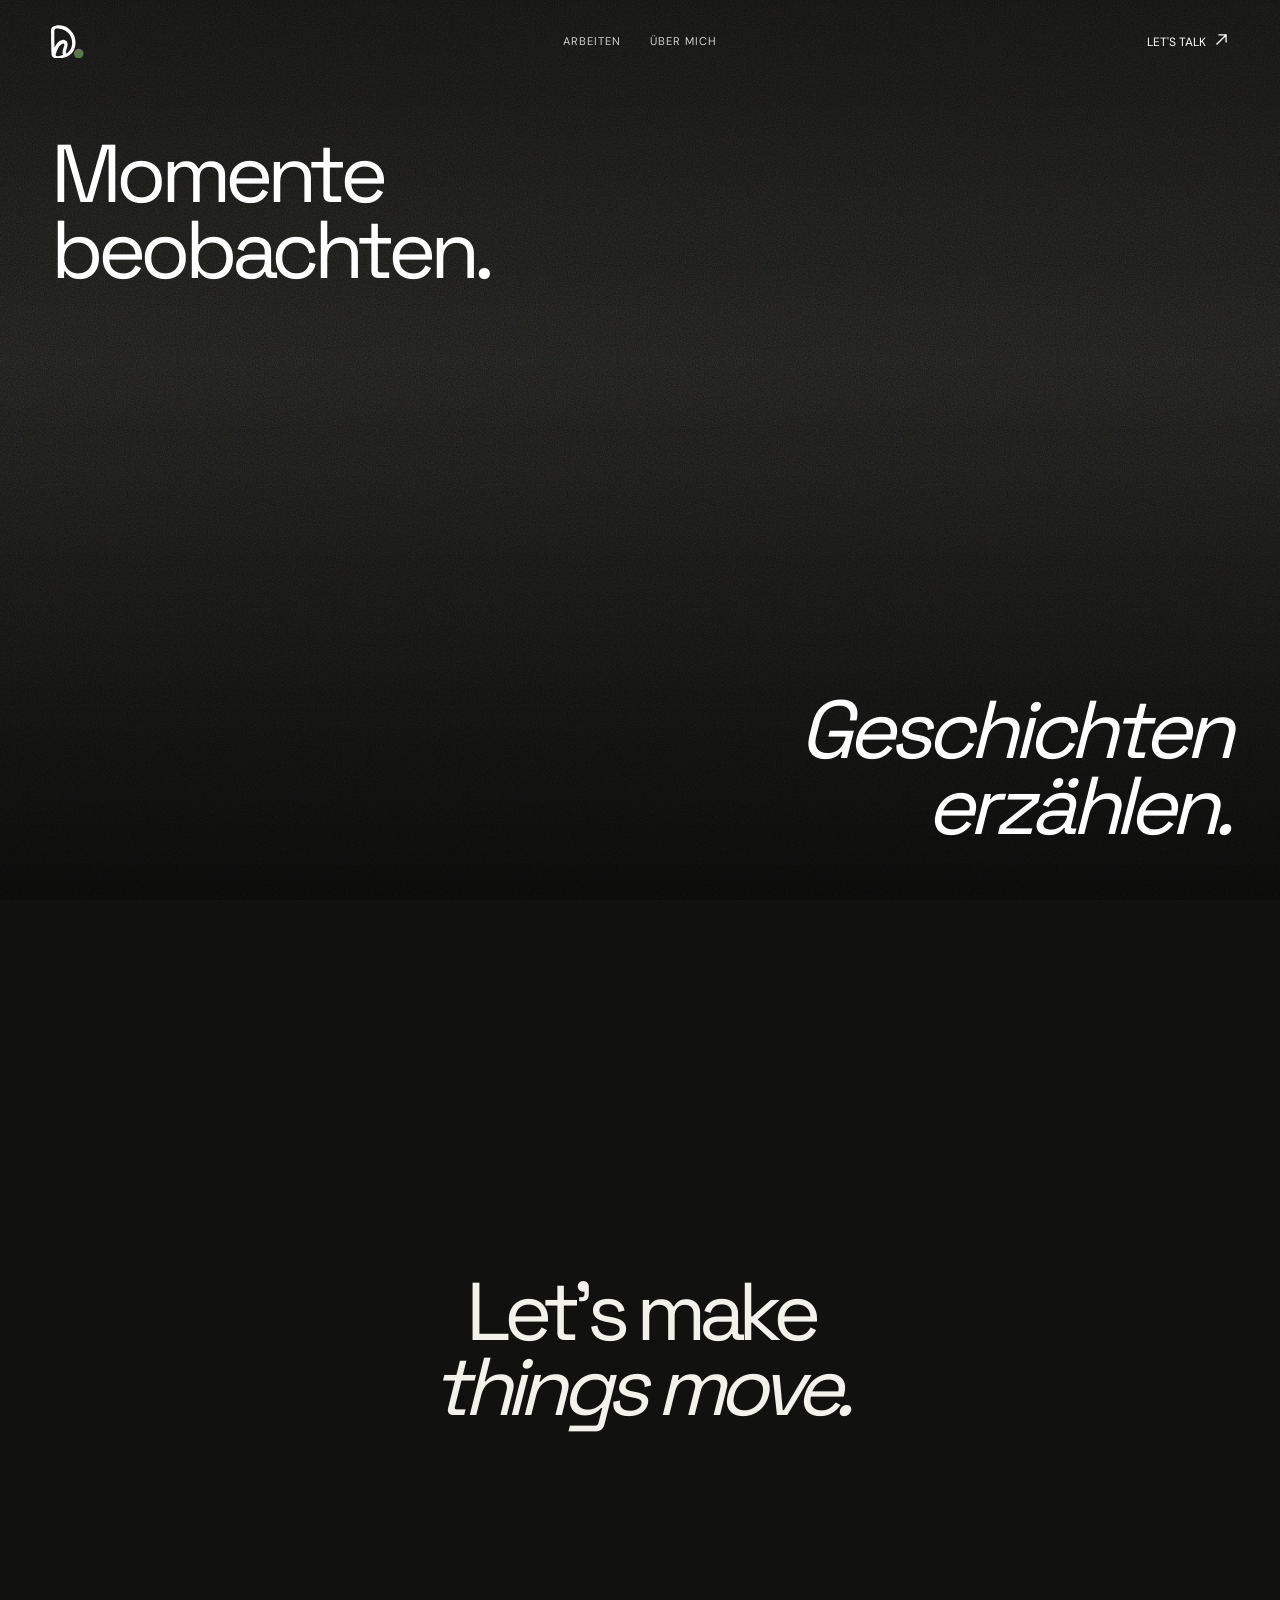
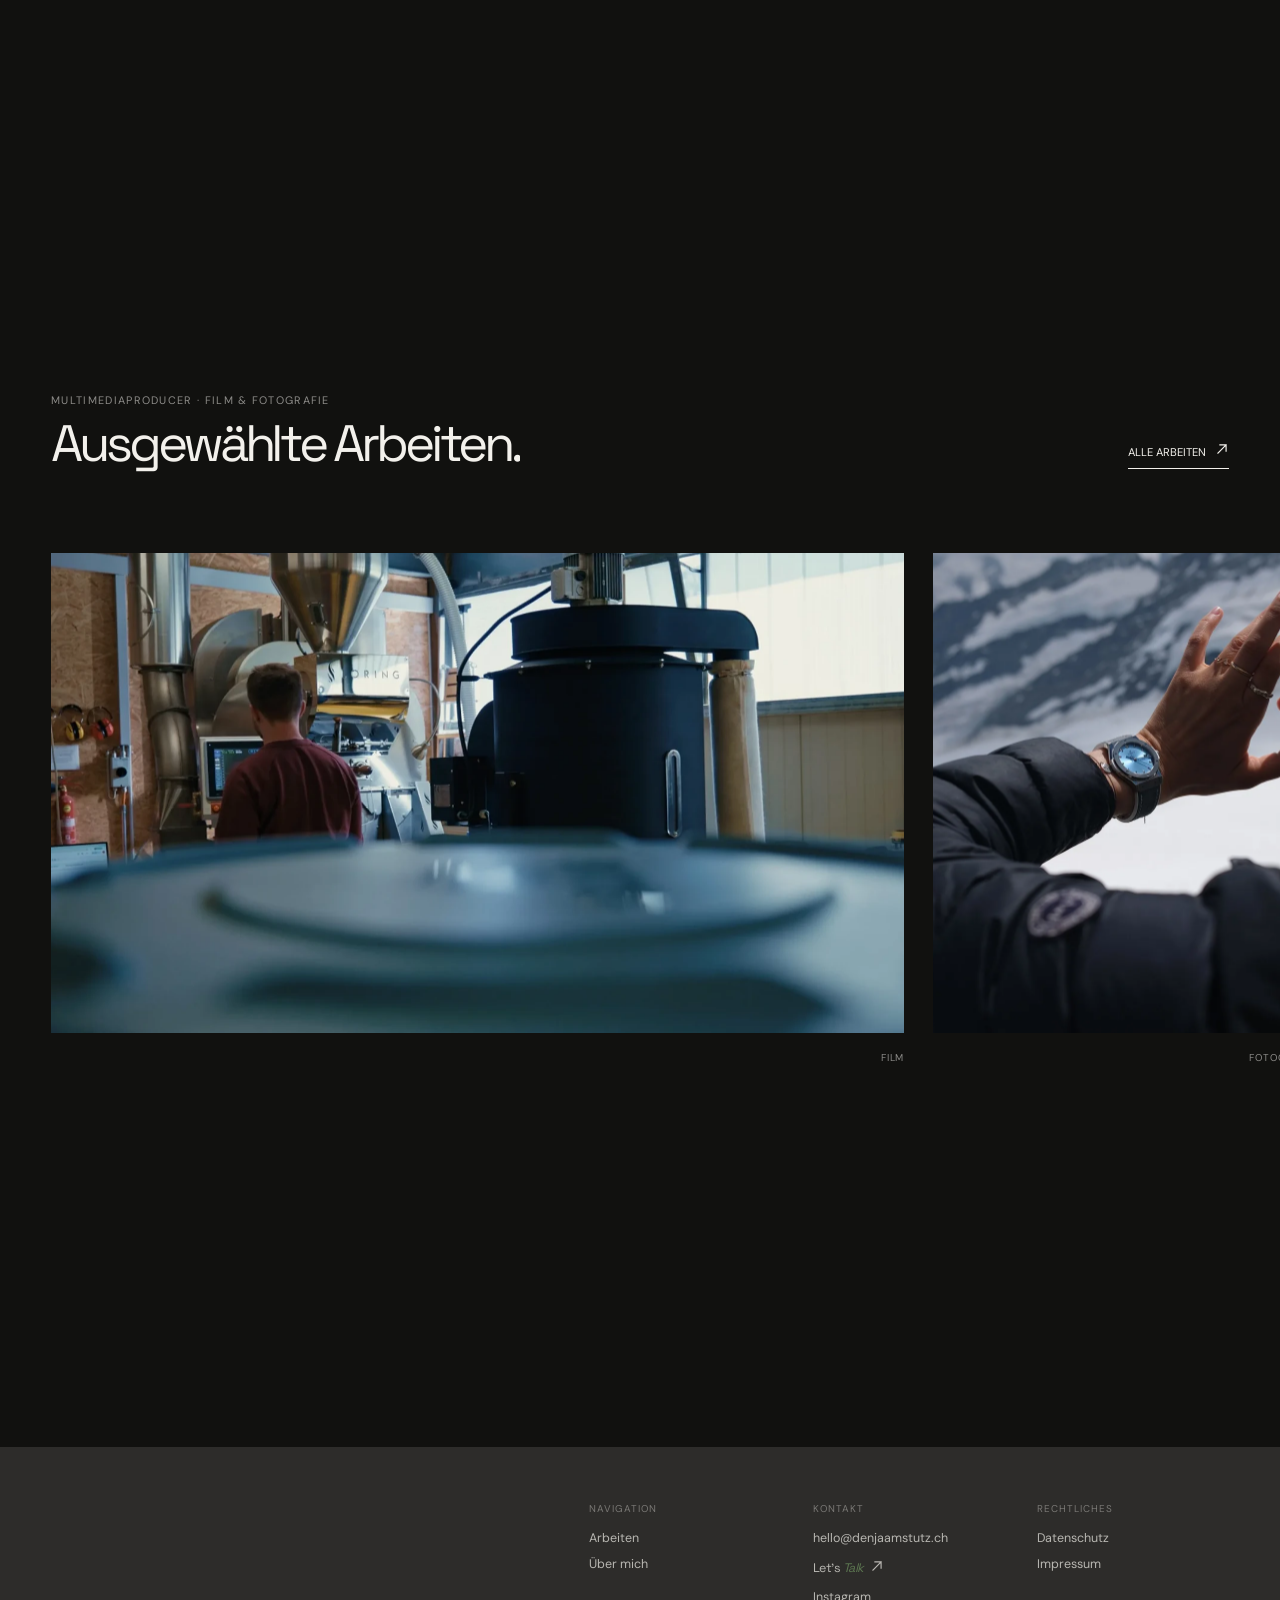
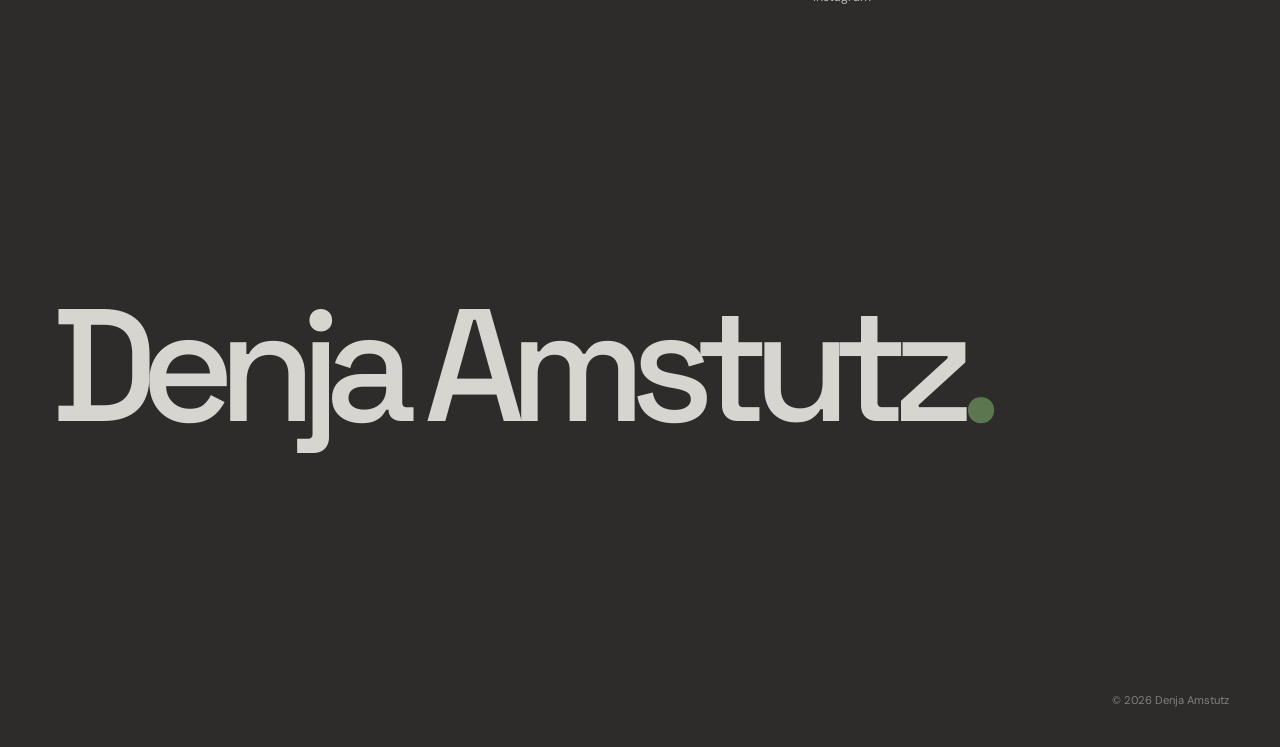
==== commit fda0ee98: "Hover-Previews für Filmprojekte und einheitliches Arbeiten-Raster. Co-authored-by: Cursor <cursorage" ====
--- a/index.html
+++ b/index.html
@@ -82,11 +82,11 @@
           <div class="home-work__meta"><h3>Kanzlei-Portraits</h3><span>Fotografie</span></div>
         </a>
         <a class="home-work reveal" href="arbeiten/#berlin">
-          <div class="home-work__media"><img src="assets/images/Still_Berlin_Cover.webp" alt="Hassan im Späti 47, Still aus dem Film Berlin im Vorbeifahren" loading="lazy"></div>
+          <div class="home-work__media"><video muted loop playsinline preload="metadata" src="assets/videos/berlin-preview.mp4"></video><img src="assets/images/Still_Berlin_Cover.webp" alt="Hassan im Späti 47, Still aus dem Film Berlin im Vorbeifahren" loading="lazy"></div>
           <div class="home-work__meta"><h3>Berlin im Vorbeifahren</h3><span>Film</span></div>
         </a>
         <a class="home-work home-work--mobile reveal" href="arbeiten/#bvlgari">
-          <div class="home-work__media"><img src="assets/images/Still_Bvlgari_Start-2048x1152.webp" alt="Golfplatz mit See und Pilatus, Still vom Bvlgari Event in Meggen" loading="lazy"></div>
+          <div class="home-work__media"><video muted loop playsinline preload="metadata" src="assets/videos/bvlgari-preview.mp4"></video><img src="assets/images/Still_Bvlgari_Start-2048x1152.webp" alt="Golfplatz mit See und Pilatus, Still vom Bvlgari Event in Meggen" loading="lazy"></div>
           <div class="home-work__meta"><h3>Bvlgari Golf Turnier 2026</h3><span>Event-Recap</span></div>
         </a>
       </div>
--- a/css/style.css
+++ b/css/style.css
@@ -223,6 +223,7 @@
   transform: translateZ(0);
 }
 .home-work__media video { height: 100%; inset: 0; object-fit: cover; position: absolute; width: 100%; }
+.home-work__media video[src*="berlin-preview"] { transform: scale(1.12); }
 .home-work__media img { height: 100%; object-fit: cover; position: relative; transition: filter 1.35s var(--ease), opacity .45s var(--ease), transform 1.35s var(--ease); width: 100%; z-index: 1; }
 .home-work:hover .home-work__media img { filter: brightness(.84) saturate(1.04); transform: scale(1.035); }
 @media (hover: hover) and (pointer: fine) {
@@ -642,47 +643,33 @@
 .filter-button:hover::after,
 .filter-button.is-active::after { transform: scaleX(1); }
 .projects { padding-bottom: clamp(6rem, 10vw, 9.5rem); }
-.project-grid { align-items: start; display: grid; gap: clamp(4.75rem, 8.5vw, 8rem) clamp(1.75rem, 3.4vw, 3rem); grid-auto-flow: dense; grid-template-columns: repeat(12, 1fr); }
-.project-card { transition: opacity .3s var(--ease), transform .3s var(--ease); }
+.project-grid { align-items: start; display: grid; gap: clamp(3.5rem, 6vw, 5.5rem) clamp(1.75rem, 3.4vw, 3rem); grid-template-columns: repeat(12, 1fr); }
+.project-card { grid-column: span 6; margin-top: 0; transition: opacity .3s var(--ease), transform .3s var(--ease); }
 .project-card.is-filtering { opacity: 0; transform: translateY(1rem); }
 .project-card.is-hidden { display: none; }
-.project-card--wide { grid-column: span 6; }
-@media (min-width: 701px) {
-  .project-card--new-row { grid-column: 1 / span 6; }}
-.project-card:nth-child(even) { margin-top: clamp(2rem, 3.8vw, 3.5rem); }
-.project-grid:not(.is-filtered) .project-card--lift { grid-row: span 2; }
-.project-grid:not(.is-filtered) .project-card--new-row { margin-top: clamp(-5.5rem, -8vw, -3rem); }
-.project-grid.is-filtered .project-card,
-.project-grid.is-filtered .project-card:nth-child(even) {
-  grid-column: span 6;
-  margin-top: 0;
-}
-.project-card__media { background: #d8d4cc; display: block; overflow: hidden; position: relative; }
+.project-card__media { aspect-ratio: 16 / 9; background: #d8d4cc; display: block; overflow: hidden; position: relative; }
 .project-card__media video { height: 100%; inset: 0; object-fit: cover; opacity: 0; position: absolute; transition: opacity .55s var(--ease); width: 100%; }
-.project-card__media:hover video { opacity: 1; }
-.project-card--wide .project-card__media { aspect-ratio: 16 / 9; }
-.project-card[data-category~="photography"] { grid-column: span 4; }
-.project-card[data-category~="photography"] .project-card__media { aspect-ratio: 4 / 5; }
-.project-card--landscape[data-category~="photography"] { grid-column: 6 / span 6; }
-.project-card--landscape[data-category~="photography"] .project-card__media { aspect-ratio: 3 / 2; }
-.project-card[data-category~="reels"] { grid-column: span 4; }
-.project-card[data-category~="reels"] .project-card__media { aspect-ratio: 9 / 16; }
-.project-grid.is-filtered .project-card[data-category~="photography"],
-.project-grid.is-filtered .project-card[data-category~="photography"]:nth-child(even) { grid-column: span 4; }
-.project-grid.is-filtered .project-card[data-category~="reels"],
-.project-grid.is-filtered .project-card[data-category~="reels"]:nth-child(even) { grid-column: span 4; }
+.project-card__media video[src*="berlin-preview"] { transform: scale(1.12); }
+.project-grid.is-filtered .project-card[data-category~="photography"] { grid-column: span 4; }
+.project-grid.is-filtered .project-card[data-category~="photography"] .project-card__media { aspect-ratio: 4 / 5; }
+.project-grid.is-filtered .project-card--landscape[data-category~="photography"] { grid-column: span 6; }
+.project-grid.is-filtered .project-card--landscape[data-category~="photography"] .project-card__media { aspect-ratio: 3 / 2; }
+.project-grid.is-filtered .project-card[data-category~="reels"] { grid-column: span 4; }
 .project-grid.is-filtered .project-card[data-category~="reels"] .project-card__media { aspect-ratio: 9 / 16; }
-.project-grid[data-filter="social"] .project-card--social-tall { grid-row: span 2; }
 .split-title > span,
 .split-title > em { display: block; }
-.project-card__media img { height: 100%; object-fit: cover; transition: transform 1.35s var(--ease), filter 1.35s var(--ease); width: 100%; }
+.project-card__media img { height: 100%; object-fit: cover; position: relative; transition: transform 1.35s var(--ease), filter 1.35s var(--ease), opacity .45s var(--ease); width: 100%; z-index: 1; }
 .project-card__media img.is-focal-mid { object-position: 50% 42%; }
-.project-card__overlay { align-items: end; background: rgba(0,0,0,.28); color: var(--white); display: flex; inset: 0; opacity: 0; padding: 1.25rem; position: absolute; transition: opacity .7s var(--ease); }
+.project-card__overlay { align-items: end; background: rgba(0,0,0,.28); color: var(--white); display: flex; inset: 0; opacity: 0; padding: 1.25rem; position: absolute; transition: opacity .7s var(--ease); z-index: 2; }
 .project-card__overlay span { align-items: center; display: inline-flex; font-size: .7rem; text-transform: uppercase; transform: translateY(1rem); transition: transform .7s var(--ease); }
 .project-card__overlay .icon-arrow { color: var(--white); height: .7rem; width: .7rem; }
 .project-card__media:hover img { filter: brightness(.84) saturate(1.04); transform: scale(1.035); }
 .project-card__media:hover .project-card__overlay { opacity: 1; }
 .project-card__media:hover .project-card__overlay span { transform: translateY(0); }
+@media (hover: hover) and (pointer: fine) {
+  .project-card__media:has(video):hover img { filter: none; opacity: 0; transform: none; }
+  .project-card__media:has(video):hover video { opacity: 1; }
+}
 .project-card__meta { align-items: end; display: flex; justify-content: space-between; gap: 1rem; padding-top: 1.25rem; }
 .project-card__meta h3 { font-family: var(--display); font-size: clamp(1rem, 1.5vw, 1.2rem); font-weight: 500; letter-spacing: -.05em; line-height: 1.08; margin: 0; }
 .project-card__meta span { color: var(--muted); font-size: .62rem; letter-spacing: .09em; text-transform: uppercase; }
@@ -841,19 +828,9 @@
 .home-work.reveal:not(.is-visible) .home-work__media img,
 .project-card.reveal:not(.is-visible) .project-card__media img { transform: scale(1.08); }
 @media (max-width: 960px) {
-  .project-grid { gap: clamp(4rem, 7vw, 5.5rem) clamp(1.25rem, 2.5vw, 2rem); }
-  .project-card[data-category~="photography"],
-  .project-card[data-category~="reels"] { grid-column: span 5; }
-  .project-card:nth-child(even) { margin-top: 1.75rem; }
-  .project-grid.is-filtered .project-card,
-  .project-grid.is-filtered .project-card:nth-child(even) {
-    grid-column: span 6;
-    margin-top: 0;
-  }
+  .project-grid { gap: clamp(3.25rem, 6vw, 4.5rem) clamp(1.25rem, 2.5vw, 2rem); }
   .project-grid.is-filtered .project-card[data-category~="photography"],
-  .project-grid.is-filtered .project-card[data-category~="photography"]:nth-child(even) { grid-column: span 5; }
-  .project-grid.is-filtered .project-card[data-category~="reels"],
-  .project-grid.is-filtered .project-card[data-category~="reels"]:nth-child(even) { grid-column: span 5; }
+  .project-grid.is-filtered .project-card[data-category~="reels"] { grid-column: span 5; }
   .hero__content { max-width: min(40rem, calc(100% - 2rem)); }}
 
 @media (max-width: 700px) {
@@ -952,22 +929,11 @@
     -webkit-overflow-scrolling: touch;
   }
   .filter-button { flex: 0 0 auto; white-space: nowrap; }
-  .project-grid { gap: 3.75rem 1.15rem; }
-  .project-card--wide { grid-column: span 12; }
-  .project-card[data-category~="photography"],
-  .project-card[data-category~="reels"] { grid-column: span 6; }
-  .project-card:nth-child(even) { margin-top: 0; }
-  .project-grid:not(.is-filtered) .project-card--lift,
-  .project-grid:not(.is-filtered) .project-card--new-row { grid-row: auto; margin-top: 0; }
-  .project-grid[data-filter="social"] .project-card--social-tall { grid-row: auto; }
-  .project-grid.is-filtered .project-card--wide { grid-column: span 12; }
+  .project-grid { gap: 3.25rem 1.15rem; }
+  .project-card { grid-column: span 12; }
   .project-grid.is-filtered .project-card[data-category~="photography"],
-  .project-grid.is-filtered .project-card[data-category~="photography"]:nth-child(even) { grid-column: span 6; }
-  .project-grid.is-filtered .project-card[data-category~="reels"],
-  .project-grid.is-filtered .project-card[data-category~="reels"]:nth-child(even) { grid-column: span 6; }
-  .project-card--landscape[data-category~="photography"],
-  .project-grid.is-filtered .project-card--landscape[data-category~="photography"],
-  .project-grid.is-filtered .project-card--landscape[data-category~="photography"]:nth-child(even) { grid-column: span 12; }
+  .project-grid.is-filtered .project-card[data-category~="reels"] { grid-column: span 6; }
+  .project-grid.is-filtered .project-card--landscape[data-category~="photography"] { grid-column: span 12; }
   .project-card__meta { display: block; }
   .project-card__meta span { display: block; margin-top: .25rem; }
   .reel-feed { align-items: stretch; padding: .55rem; }
@@ -1426,6 +1392,7 @@
 .cursor:not(.is-active) span { transition-duration: .08s; transition-delay: 0s; }
 
 .about__title { align-items: baseline; display: inline; }
+.about__title > span[aria-hidden="true"] { color: var(--accent); }
 .about__script {
   display: inline-block;
   height: 0.95em;
